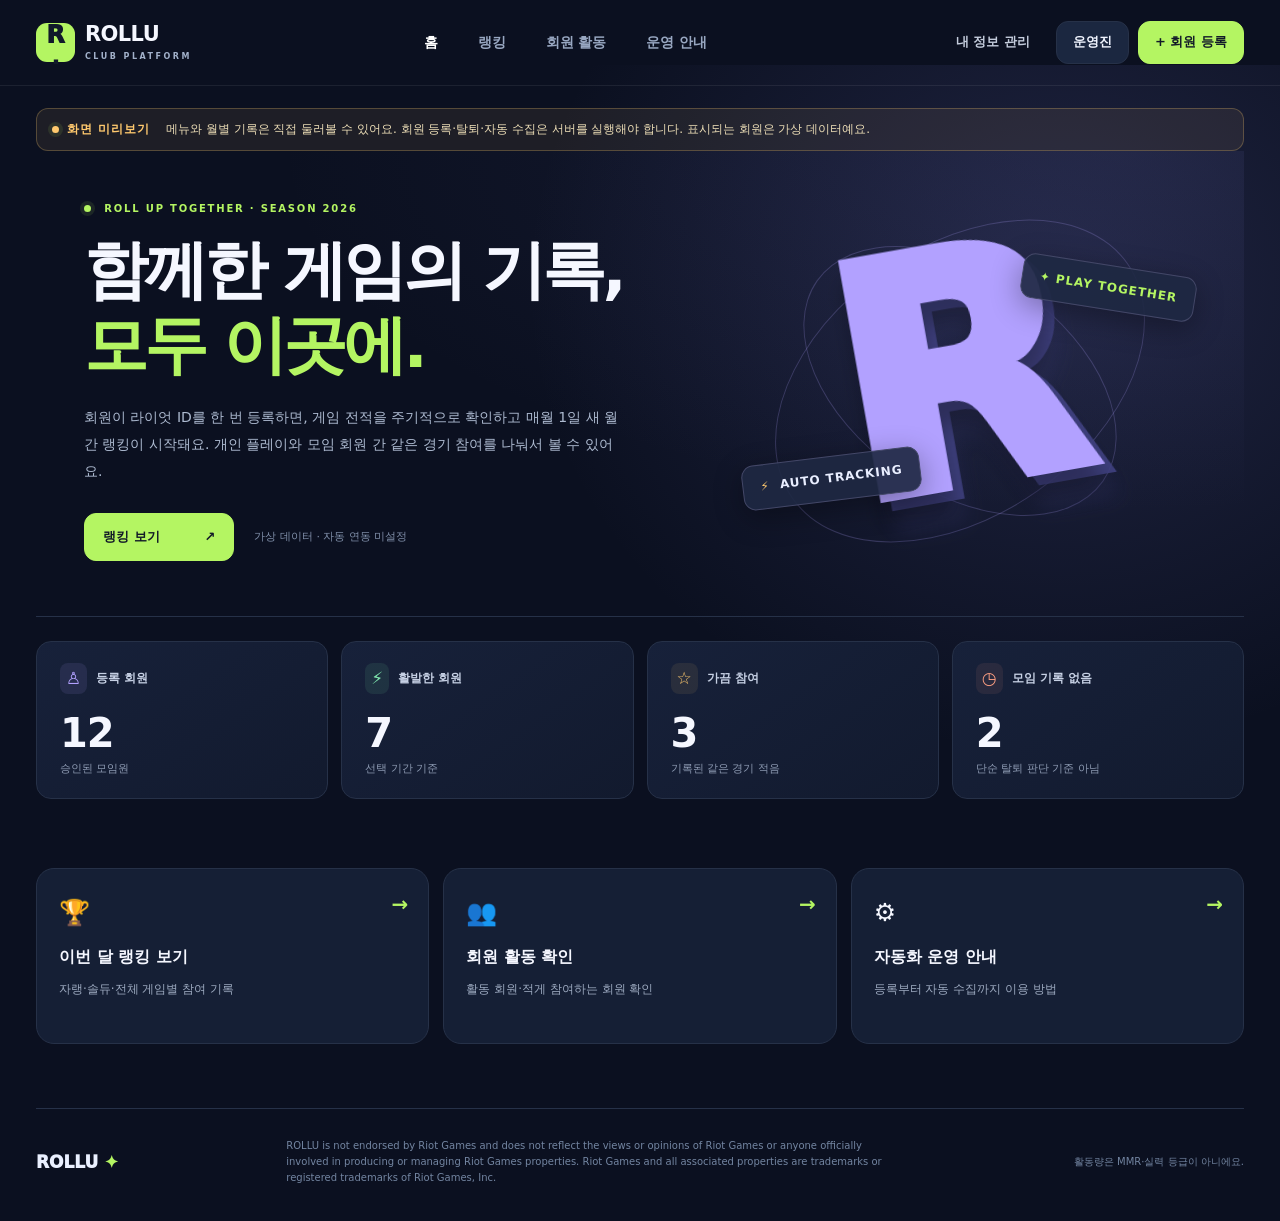
==== index.html @ 05475464 "Add files via upload" ====
<!doctype html>
<html lang="ko">
<head>
  <meta charset="utf-8" />
  <meta name="viewport" content="width=device-width,initial-scale=1" />
  <meta name="theme-color" content="#0b1122" />
  <meta name="description" content="ROLLU · 롤루 모임 활동 현황과 게임 전적을 모아보는 홈페이지" />
  <title>ROLLU | 우리 모임의 플레이 기록</title>
  
  <style>:root{--bg:#0b1020;--bg2:#121a30;--text:#f5f7ff;--muted:#9ca8bf;--line:#263148;--lime:#b4f562;--purple:#b2a1ff;--card:#131d33;--yellow:#ffc96e;--orange:#fa9d81;--green:#7fe5ad;--radius:20px}*{box-sizing:border-box}html{scroll-behavior:smooth}body{margin:0;background:var(--bg);color:var(--text);font-family:Inter,Pretendard,"Apple SD Gothic Neo","Noto Sans KR",system-ui,sans-serif;line-height:1.58;-webkit-font-smoothing:antialiased}button,input,select{font:inherit}button{cursor:pointer}a{text-decoration:none;color:inherit}button:focus-visible,a:focus-visible,input:focus-visible,select:focus-visible{outline:2px solid var(--lime);outline-offset:3px}.hidden{display:none!important}.page-glow{position:absolute;pointer-events:none;width:800px;height:730px;right:0;top:65px;background:radial-gradient(ellipse at 72% 30%,rgba(105,107,186,.22),transparent 65%);z-index:-1}.topbar{height:86px;border-bottom:1px solid rgba(255,255,255,.07);max-width:1320px;margin:auto;padding:0 36px;display:flex;align-items:center;justify-content:space-between;gap:32px}.brand{display:flex;align-items:center;gap:10px;font-size:21px;font-weight:900;letter-spacing:-.6px;line-height:1}.brand small{font-size:8px;letter-spacing:2.5px;display:block;color:#a2b1ca;margin-top:8px}.brand-icon{height:39px;width:39px;border-radius:11px;background:#b4f562;color:#111a2a;display:grid;place-items:center;font-size:24px;font-weight:950;letter-spacing:-4px;padding-right:4px}.brand-dot{font-size:20px}.topnav{display:flex;gap:40px;font-size:14px;font-weight:600;color:#98a7c1}.topnav a.on,.topnav a:hover{color:#fff}.top-actions{display:flex;gap:9px}.btn{border:1px solid var(--line);border-radius:12px;padding:10px 16px;white-space:nowrap;font-size:13px;font-weight:750;transition:transform .2s,background .2s}.btn:hover{transform:translateY(-1px)}.btn.subtle{background:transparent;color:#c4ccdc;border-color:transparent}.btn.outline{background:#1b2740;color:#f1f5ff}.btn.primary{background:var(--lime);color:#121a28;border-color:var(--lime)}.btn.big{display:inline-flex;gap:45px;justify-content:space-between;align-items:center;padding:13px 18px}.container{max-width:1320px;padding:0 36px;margin:auto}.demo-bar{margin:22px 0 0;border:1px solid rgba(255,201,110,.25);background:rgba(255,201,110,.08);border-radius:12px;color:#eddeb7;padding:11px 15px;font-size:12px}.demo-bar strong{letter-spacing:1px;margin-right:12px;color:var(--yellow)}.pulse,.online-dot{height:7px;width:7px;border-radius:50%;background:var(--lime);display:inline-block;margin-right:8px;box-shadow:0 0 0 4px #b4f56219}.demo-bar .pulse{background:var(--yellow)}.hero{display:grid;grid-template-columns:1.15fr .85fr;min-height:385px;position:relative;overflow:hidden;align-items:center;padding:50px 48px 55px;background:radial-gradient(ellipse at 90% 0,rgba(97,99,168,.14),transparent 55%);border-bottom:1px solid var(--line)}.eyebrow{letter-spacing:1.8px;font-size:10px;font-weight:900;color:var(--lime)}.eyebrow.muted{color:#a9b2cb}.hero h1{font-size:clamp(40px,5vw,68px);letter-spacing:-3.8px;line-height:1.18;margin:16px 0 20px;font-weight:900}.hero h1 em{font-style:normal;color:var(--lime)}.hero p{max-width:540px;font-size:14px;line-height:1.95;color:#adbad0;margin:0 0 27px}.hero-actions{display:flex;align-items:center;gap:20px;flex-wrap:wrap}.mini-note{color:#8190aa;font-size:11px}.hero-art{min-height:300px;position:relative;display:grid;place-items:center}.giant-r{font-size:clamp(210px,25vw,355px);font-weight:950;line-height:.8;letter-spacing:-40px;text-shadow:0 24px 20px #0004;color:var(--purple);transform:rotate(-10deg);filter:drop-shadow(10px 10px 0 rgba(65,66,132,.9));margin-right:50px}.circle{border:1px solid #9086d348;border-radius:50%;position:absolute}.c1{width:410px;height:270px;transform:rotate(-35deg)}.c2{width:350px;height:220px;transform:rotate(35deg)}.float-badge{position:absolute;border:1px solid #434767;background:#1e2843e8;color:#e9eeff;padding:12px 17px;border-radius:12px;font-size:12px;letter-spacing:1px;font-weight:850;box-shadow:0 8px 30px #0005}.float-badge.b1{top:34px;right:0;transform:rotate(9deg);color:var(--lime)}.float-badge.b2{bottom:30px;left:4%;transform:rotate(-7deg)}.stack-circle{color:var(--yellow);margin-right:5px}.summary{display:grid;grid-template-columns:repeat(4,1fr);gap:13px;margin:24px 0 69px}.summary-card{border:1px solid var(--line);background:linear-gradient(145deg,#17213a,#121a2e);padding:21px 23px;border-radius:15px}.summary-label{display:flex;align-items:center;gap:9px;color:#c6d0e4;font-size:12px;font-weight:700}.tiny-icon{border-radius:8px;padding:2px 6px;font-size:17px}.tiny-icon.purple{color:var(--purple);background:#b2a1ff1b}.tiny-icon.green{color:var(--green);background:#7fe5ad18}.tiny-icon.yellow{color:var(--yellow);background:#ffc96e15}.tiny-icon.orange{color:var(--orange);background:#fa9d8115}.summary-number{font-size:40px;line-height:1.3;letter-spacing:-1.2px;font-weight:900;margin-top:13px}.summary-foot{color:#8e9bb3;font-size:11px;margin-top:1px}.section{margin-bottom:72px;scroll-margin-top:32px}.section-heading{display:flex;justify-content:space-between;align-items:end;gap:24px;margin-bottom:22px}.section-heading h2,.how h2{font-size:27px;letter-spacing:-1px;margin:6px 0 8px;line-height:1.3}.section-heading p{font-size:12px;color:#98a6bf;margin:0}.section-heading p b{color:#d8e2f7}.small-spark{font-size:18px;color:var(--lime)}.select-wrap{border:1px solid var(--line);border-radius:11px;display:flex;align-items:center;background:#172038;padding:3px 10px;gap:9px;min-width:170px}.select-wrap label{font-size:11px;color:#a5b0c8;white-space:nowrap}.select-wrap select{background:transparent;color:#fff;border:0;padding:10px 6px;font-size:12px;font-weight:700;width:100%;outline:none}.select-wrap option{color:#222}.filter-row{display:flex;gap:8px;margin-bottom:16px;overflow:auto;padding-bottom:5px;scrollbar-width:thin}.chip{background:#151e32;color:#9faec7;border:1px solid #253148;padding:10px 15px;font-size:12px;font-weight:700;border-radius:10px;white-space:nowrap}.chip:hover{color:#fff}.chip.active{background:#b4f562;color:#172126;border-color:#b4f562}.leaderboard{display:grid;gap:9px}.rank-row{background:#151f35;border:1px solid #27344e;border-radius:14px;padding:16px 21px;display:grid;align-items:center;grid-template-columns:60px 1fr 140px 145px;gap:12px;transition:border .2s}.rank-row.top{background:linear-gradient(100deg,#273246,#161f37);border-color:#7d8e5c}.rank-row.rank-two{border-color:#646c87}.rank-row.rank-three{border-color:#8c6b61}.rank-num{font-size:21px;font-weight:900;color:#7f8eaa;text-align:center}.rank-num.medal{font-size:27px}.rank-user{display:flex;align-items:center;gap:13px;min-width:0}.avatar{width:42px;height:42px;border-radius:12px;background:linear-gradient(145deg,#5564a1,#303b66);color:#eaf0ff;display:grid;place-items:center;font-size:19px;font-weight:900;flex-shrink:0}.rank-row:nth-child(3n) .avatar{background:linear-gradient(145deg,#996e9a,#564271)}.rank-row:nth-child(4n) .avatar{background:linear-gradient(145deg,#558b82,#335961)}.user-name{font-size:15px;font-weight:850;white-space:nowrap;overflow:hidden;text-overflow:ellipsis}.riot-name{color:#8d9bb7;font-size:11px}.rank-stat{font-size:24px;font-weight:900;text-align:right}.rank-stat span{font-size:11px;color:#8e9cb6;font-weight:500;margin-left:4px}.rank-extra{color:#b9c3d6;font-size:12px;text-align:right}.rank-extra small{color:#8190ab;font-size:10px;display:block}.data-note{display:flex;gap:10px;background:#182137;border:1px solid #2b364d;color:#9daac0;border-radius:11px;padding:15px 16px;margin-top:16px;font-size:11px;line-height:1.7}.data-note span:first-child{color:var(--lime);font-size:17px}.search{border:1px solid var(--line);background:#172038;border-radius:12px;padding:9px 14px;display:flex;align-items:center;gap:10px}.search span{font-size:23px;color:#98a9c7;line-height:1}.search input{border:0;background:transparent;color:white;outline:none;font-size:12px;width:175px}.search input::placeholder{color:#70809e}.table-scroll{overflow-x:auto;border:1px solid var(--line);border-radius:14px}.member-table{width:100%;border-collapse:collapse;min-width:670px;text-align:left}.member-table thead{background:#202a42}.member-table th{font-size:11px;color:#a9b9d0;padding:15px 21px;font-weight:750}.member-table td{font-size:13px;padding:14px 21px;border-top:1px solid #2a3349;color:#d8e1ef}.member-table td:first-child{font-weight:800;color:#f2f5ff}.member-table tbody tr:nth-child(2n){background:#141d32}.small-id{display:block;font-weight:400;font-size:10px;color:#7d8ca5}.status{font-weight:700;padding:5px 10px;border-radius:30px;font-size:10px;white-space:nowrap;display:inline-block}.status.active{background:#7fe5ad20;color:var(--green)}.status.light{background:#ffc96e1a;color:var(--yellow)}.status.solo_only{background:#a5b1d321;color:#afbeef}.status.no_matches{background:#fa9d811a;color:var(--orange)}.status.sync_issue{background:#888fa525;color:#d6d9e1}.helper{color:#8696af;font-size:11px;line-height:1.8}.loading{padding:35px;text-align:center;color:#95a3be;font-size:13px}.how{background:linear-gradient(115deg,#1a2440,#101a2e);border:1px solid #2e3a53;border-radius:20px;padding:30px 34px;margin:72px 0 48px}.how h2{font-size:24px}.how-grid{display:grid;grid-template-columns:repeat(3,1fr);gap:24px;margin-top:28px}.step{font-size:23px;font-weight:900;color:var(--lime)}.how-grid h3{font-size:15px;margin:8px 0}.how-grid p,.how-alert{font-size:12px;color:#9faec6;line-height:1.8}.how-alert{margin:24px 0 0;padding-top:14px;border-top:1px solid #2b3853}footer{display:flex;align-items:center;justify-content:space-between;gap:18px;border-top:1px solid var(--line);padding:29px 0 35px;color:#7385a1;font-size:10px}.footer-mark{font-weight:950;font-size:17px;color:#eaf0ff}.footer-mark span{color:var(--lime)}.modal-backdrop{position:fixed;inset:0;background:#02050edb;z-index:50;display:flex;align-items:center;justify-content:center;padding:22px;overflow-y:auto}.dialog{background:#19233b;border:1px solid #3e4a64;border-radius:20px;padding:27px;max-width:510px;width:100%;box-shadow:0 35px 130px #0008;max-height:90vh;overflow-y:auto}.dialog-head{display:flex;justify-content:space-between;align-items:center;margin-bottom:18px}.dialog-head h2{font-size:21px;margin:0}.icon-btn{border:0;background:transparent;color:#e6eeff;font-size:26px}.form-field{display:block;font-size:12px;color:#c1cce1;font-weight:700;margin:15px 0}.form-field input{width:100%;padding:12px;margin-top:7px;background:#0c152b;border:1px solid #35425d;border-radius:9px;color:white;outline:none}.form-field input:focus{border-color:var(--lime)}.two-input{display:grid;grid-template-columns:1.6fr .9fr;gap:10px}.form-help{color:#92a1b9;font-size:11px;line-height:1.7}.consent{display:flex;gap:8px;align-items:flex-start;font-size:11px;color:#aebcd1;line-height:1.65;margin:13px 0}.consent input{margin-top:3px;accent-color:var(--lime)}.full{width:100%;margin-top:14px}.form-error{color:#ffa9a9;font-size:12px;margin-top:12px;white-space:pre-line}.token-box{background:#0e192d;border:1px dashed #778b70;border-radius:10px;padding:14px;word-break:break-all;color:var(--lime);font-size:12px}.admin-member{border:1px solid #324059;border-radius:12px;padding:14px;margin-bottom:9px;display:flex;align-items:center;justify-content:space-between;gap:10px}.admin-member small{color:#90a1b9;display:block}.small-btn{font-size:11px;padding:7px 9px;border:1px solid #475b78;background:#1a2b42;color:white;border-radius:8px}.small-btn.warn{color:#ffada3;border-color:#9a655d}.toast{position:fixed;bottom:24px;right:24px;max-width:min(360px,calc(100vw - 40px));border-radius:12px;padding:14px 19px;background:var(--lime);color:#15201c;font-size:12px;font-weight:800;z-index:80;box-shadow:0 10px 36px #0009}@media(max-width:920px){.topnav{display:none}.hero{grid-template-columns:1fr 240px;padding:44px 20px}.hero-art{min-height:250px}.giant-r{font-size:230px}.c1{width:260px;height:200px}.c2{width:220px;height:160px}.summary-card{padding:16px}.summary-number{font-size:34px}.topbar{padding:0 20px}.container{padding:0 20px}}@media(max-width:640px){.topbar{height:70px;padding:0 15px;gap:9px}.brand{font-size:17px}.brand-icon{width:33px;height:33px;font-size:20px}.brand small{font-size:6px;letter-spacing:1.5px}.top-actions{gap:5px}.top-actions .subtle{display:none}.top-actions .btn{padding:8px 10px;font-size:11px;border-radius:9px}.container{padding:0 13px}.hero{grid-template-columns:1fr;min-height:auto;padding:42px 13px 32px}.hero h1{font-size:43px;letter-spacing:-2.8px}.hero p{font-size:12px}.hero-art{display:none}.hero-actions{gap:14px}.summary{grid-template-columns:1fr 1fr;gap:9px;margin:20px 0 52px}.summary-card{padding:14px;border-radius:12px}.summary-label{font-size:10px}.summary-number{font-size:30px}.summary-foot{font-size:10px}.section{margin-bottom:55px}.section-heading{align-items:start;flex-wrap:wrap;gap:14px}.section-heading h2{font-size:23px}.section-heading p{line-height:1.7;font-size:11px}.select-wrap{min-width:145px}.filter-row{margin-right:-13px}.chip{padding:9px 12px;font-size:11px}.rank-row{grid-template-columns:34px 1fr 67px;gap:7px;padding:13px 10px}.rank-num{font-size:17px}.rank-num.medal{font-size:22px}.avatar{width:35px;height:35px;font-size:15px;border-radius:9px}.rank-user{gap:8px}.user-name{font-size:13px}.riot-name{font-size:9px}.rank-stat{font-size:20px}.rank-stat span{font-size:10px;display:block}.rank-extra{display:none}.how{padding:22px 17px}.how h2{font-size:21px}.how-grid{grid-template-columns:1fr;gap:15px;margin-top:25px}.how-grid h3{margin:1px 0 3px}footer{display:block;line-height:2.1}.dialog{padding:20px}.admin-member{flex-wrap:wrap}}

.select-wrap strong{font-size:12px;color:var(--lime);white-space:nowrap}.admin-select{width:100%;margin-top:8px;background:#0c152b;color:#fff;border:1px solid #35425d;border-radius:9px;padding:12px}.history-panel{background:#10192d;border:1px solid #33405a;border-radius:12px;padding:12px;margin:12px 0 25px}.history-meta{display:flex;justify-content:space-between;gap:9px;flex-wrap:wrap;font-size:12px}.history-meta span{color:#9daac0;font-size:10px}.history-scroll{overflow-x:auto;max-height:260px;margin-top:10px}.history-table{width:100%;border-collapse:collapse;min-width:410px;font-size:11px}.history-table th,.history-table td{padding:9px 5px;border-bottom:1px solid #2c3852;text-align:right}.history-table th:first-child,.history-table td:first-child{text-align:left}.history-table small{color:#ffbaa5}

/* v1.2: 페이지 전환 및 모바일 내비게이션 */
.quick-grid{display:grid;grid-template-columns:repeat(3,minmax(0,1fr));gap:14px;margin:6px 0 64px}
.quick-card{position:relative;display:flex;flex-direction:column;gap:11px;border:1px solid var(--line);background:#151f35;border-radius:18px;padding:24px 22px;min-height:176px;transition:background .15s,border .15s}
.quick-card:hover{background:#1b2944;border-color:#6d8053}
.quick-card span{font-size:25px}.quick-card strong{font-size:16px}.quick-card small{color:#9daac0;font-size:12px;line-height:1.6}
.quick-card b{position:absolute;right:20px;top:20px;color:var(--lime);font-size:20px}
[data-screen].hidden{display:none!important}
@media(max-width:920px){
 .topbar{height:auto;min-height:78px;flex-wrap:wrap;gap:9px;padding-top:12px;padding-bottom:10px}
 .topnav{display:flex;order:3;width:100%;gap:6px;justify-content:space-between}
 .topnav a{display:block;flex:1;text-align:center;background:#151f35;color:#a8b7ca;border-radius:9px;padding:9px 6px;font-size:12px;white-space:nowrap}
 .topnav a.on{background:#263852;color:var(--lime)}
 .quick-grid{grid-template-columns:1fr 1fr}
}
@media(max-width:640px){
 .topbar{height:auto;min-height:70px;padding:12px 13px 9px}
 .topnav a{font-size:11px;padding:8px 5px}
 .quick-grid{grid-template-columns:1fr;gap:11px;margin:0 0 40px}
 .quick-card{min-height:125px;padding:18px 19px;gap:5px}
 .quick-card span{font-size:19px}.quick-card strong{font-size:14px}.quick-card small{font-size:11px}
 .section{padding-top:24px}
}
</style>

</head>
<body>
  <div class="page-glow" aria-hidden="true"></div>
  <header class="topbar">
    <a href="#home" data-nav="home" class="brand" aria-label="ROLLU 홈"><span class="brand-icon">R<span class="brand-dot">.</span></span><span>ROLLU<small>CLUB PLATFORM</small></span></a>
    <nav class="topnav" aria-label="주요 메뉴">
      <a href="#home" data-nav="home" class="on">홈</a>
      <a href="#ranking" data-nav="ranking">랭킹</a>
      <a href="#members" data-nav="members">회원 활동</a>
      <a href="#how" data-nav="how">운영 안내</a>
    </nav>
    <div class="top-actions"><button type="button" class="btn subtle" id="manageBtn">내 정보 관리</button><button type="button" class="btn outline" id="adminBtn">운영진</button><button type="button" class="btn primary" id="joinBtn">+ 회원 등록</button></div>
  </header>
  <main class="container">
    <div class="demo-bar hidden" id="demoBar"><span class="pulse"></span><strong>화면 미리보기</strong> 메뉴와 월별 기록은 직접 둘러볼 수 있어요. 회원 등록·탈퇴·자동 수집은 서버를 실행해야 합니다. 표시되는 회원은 가상 데이터예요.</div>
    <section class="hero" data-screen="home">
      <div class="hero-copy"><div class="eyebrow"><span class="online-dot"></span> ROLL UP TOGETHER · SEASON 2026</div>
        <h1>함께한 게임의 기록,<br/><em>모두 이곳에.</em></h1>
        <p>회원이 라이엇 ID를 한 번 등록하면, 게임 전적을 주기적으로 확인하고 매월 1일 새 월간 랭킹이 시작돼요. 개인 플레이와 모임 회원 간 같은 경기 참여를 나눠서 볼 수 있어요.</p>
        <div class="hero-actions"><a href="#ranking" data-nav="ranking" class="btn primary big">랭킹 보기 <span>↗</span></a><span class="mini-note" id="syncText">마지막 동기화 확인 중...</span></div>
      </div>
      <div class="hero-art" aria-hidden="true"><div class="circle c1"></div><div class="circle c2"></div><div class="giant-r">R</div><div class="float-badge b1">✦ <span>PLAY TOGETHER</span></div><div class="float-badge b2"><span class="stack-circle">⚡</span> AUTO TRACKING</div></div>
    </section>
    <section class="summary" data-screen="home" aria-label="모임 활동 요약">
      <div class="summary-card"><div class="summary-label"><span class="tiny-icon purple">♙</span> 등록 회원</div><div class="summary-number" id="statMembers">—</div><div class="summary-foot">승인된 모임원</div></div>
      <div class="summary-card"><div class="summary-label"><span class="tiny-icon green">⚡</span> 활발한 회원</div><div class="summary-number" id="statActive">—</div><div class="summary-foot">선택 기간 기준</div></div>
      <div class="summary-card"><div class="summary-label"><span class="tiny-icon yellow">☆</span> 가끔 참여</div><div class="summary-number" id="statLight">—</div><div class="summary-foot">기록된 같은 경기 적음</div></div>
      <div class="summary-card"><div class="summary-label"><span class="tiny-icon orange">◷</span> 모임 기록 없음</div><div class="summary-number" id="statNoClub">—</div><div class="summary-foot">단순 탈퇴 판단 기준 아님</div></div>
    </section>
    <section class="quick-grid" data-screen="home" aria-label="롤루 메뉴 바로가기">
      <a class="quick-card" href="#ranking" data-nav="ranking"><span>🏆</span><strong>이번 달 랭킹 보기</strong><small>자랭·솔듀·전체 게임별 참여 기록</small><b aria-hidden="true">→</b></a>
      <a class="quick-card" href="#members" data-nav="members"><span>👥</span><strong>회원 활동 확인</strong><small>활동 회원·적게 참여하는 회원 확인</small><b aria-hidden="true">→</b></a>
      <a class="quick-card" href="#how" data-nav="how"><span>⚙️</span><strong>자동화 운영 안내</strong><small>등록부터 자동 수집까지 이용 방법</small><b aria-hidden="true">→</b></a>
    </section>
    <section class="section" id="ranking" data-screen="ranking">
      <div class="section-heading"><div><div class="eyebrow muted">LEADERBOARD</div><h2>모임 활동 랭킹 <span class="small-spark">✧</span></h2><p>실력 MMR이 아닌 <b>같은 경기 기록 기반</b> 모임 활동 현황이에요.</p></div><div class="select-wrap"><label>월별 집계</label><strong id="currentMonthLabel">이번 달</strong></div></div>
      <div class="filter-row" role="tablist" aria-label="게임 모드별 랭킹"><button class="chip active" data-mode="shared">🎮 모임 참여</button><button class="chip" data-mode="total">전체 게임</button><button class="chip" data-mode="solo_duo">솔로·듀오</button><button class="chip" data-mode="shared_solo_duo">👥 회원끼리 솔로·듀오</button><button class="chip" data-mode="shared_flex">👥 회원끼리 자랭</button><button class="chip" data-mode="flex">자유랭크 전체</button><button class="chip" data-mode="aram">칼바람</button><button class="chip" data-mode="normal">일반 게임</button><button class="chip" data-mode="custom">커스텀/내전</button></div>
      <div class="leaderboard" id="rankingList" aria-live="polite"><div class="loading">회원 기록을 불러오는 중...</div></div>
      <div class="data-note"><span>ⓘ</span><span>‘모임 참여’는 등록 회원끼리 같은 팀으로 플레이했거나, 동의를 받아 수집된 사용자 설정 게임에서 함께 플레이한 기록입니다. 실제 약속된 모임 참여 여부는 별도로 확인되지 않습니다. 솔로·듀오는 라이엇 공식 동일 큐입니다. 같은 팀 기록은 사전 파티의 직접 증거가 아닙니다.</span></div>
    </section>
    <section class="section" id="members" data-screen="members"><div class="section-heading"><div><div class="eyebrow muted">ACTIVITY CHECK</div><h2>회원 활동 체크</h2><p>유령회원으로 단정하기 전에 개인 게임·모임 기록·데이터 수집 상태를 함께 확인해요.</p></div><div class="search"><span>⌕</span><input type="search" id="memberSearch" placeholder="모임원 이름 검색" aria-label="회원 검색"></div></div>
      <div class="table-scroll"><table class="member-table"><thead><tr><th>회원 / 함께한 사람</th><th>분류</th><th>모임원과 같은 팀</th><th>솔·듀 함께</th><th>자랭 함께</th><th>전체 게임</th><th>마지막 플레이</th></tr></thead><tbody id="membersBody"><tr><td colspan="7" class="loading">회원 정보를 가져오는 중...</td></tr></tbody></table></div>
      <p class="helper" id="activityRule">동기화 지연·전적 미수집 회원은 미활동으로 분류하지 않습니다.</p>
    </section>
    <section class="how" id="how" data-screen="how"><div class="how-head"><div class="eyebrow muted">HOW IT WORKS</div><h2>처음 한 번 등록, 그다음은 자동으로.</h2></div><div class="how-grid"><div><span class="step">01</span><h3>라이엇 ID 등록</h3><p>회원이 Riot ID, 태그, 표시 이름을 입력하고 게임 기록 수집·공개에 동의해요.</p></div><div><span class="step">02</span><h3>운영진 확인</h3><p>운영진이 실제 롤루 회원과 연결되는 계정인지 확인하고 등록을 승인해요.</p></div><div><span class="step">03</span><h3>정기 전적 업데이트</h3><p>서버가 Riot API를 통해 새 경기를 수집해 순위와 활동 상태를 갱신해요.</p></div></div><p class="how-alert">※ 비공개 내전은 별도의 명시적 동의가 필요하며, Riot API에서 실제 조회 가능한 경기만 반영됩니다. 비공개 전적의 완전 자동 수집은 보장되지 않아요.</p></section>
    <footer><div class="footer-mark">ROLLU <span>✦</span></div><div style="max-width:620px">ROLLU is not endorsed by Riot Games and does not reflect the views or opinions of Riot Games or anyone officially involved in producing or managing Riot Games properties. Riot Games and all associated properties are trademarks or registered trademarks of Riot Games, Inc.</div><div>활동량은 MMR·실력 등급이 아니에요.</div></footer>
  </main>
  <div class="modal-backdrop hidden" id="modalBackdrop" role="presentation">
    <div class="dialog" role="dialog" aria-modal="true" aria-labelledby="modalTitle"><div class="dialog-head"><h2 id="modalTitle">회원 등록</h2><button class="icon-btn" id="modalClose" aria-label="닫기">×</button></div><div id="modalBody"></div></div>
  </div>
  <div class="toast hidden" id="toast" role="status"></div>
<script>
// OFFLINE PREVIEW: completely simulated responses; no network and no Riot credentials.
window.ROLLU_OFFLINE_PREVIEW = true;
const previewData = {"store":{"shared":{"days":10,"month":"2026-11","mode":"shared","members":[{"id":3,"nickname":"라면왕","riot_id":"라면왕#KR1","total":15,"wins":9,"shared":15,"custom":0,"duo_observed":8,"win_rate":60,"last_played_at":1794296384,"last_shared_at":1794296384,"by_mode":{"flex":3,"solo_duo":8,"aram":1,"normal":3},"shared_by_mode":{"flex":3,"solo_duo":8,"aram":1,"normal":3},"partners":[{"nickname":"밤하늘","games":8},{"nickname":"별사탕","games":7},{"nickname":"파랑별","games":7},{"nickname":"초코구름","games":6},{"nickname":"흰곰","games":6},{"nickname":"우주펭귄","games":6},{"nickname":"귤껍질","games":1}],"status":"active","last_sync_at":1794308879,"sync_error":false,"is_left":false,"left_at":null},{"id":4,"nickname":"별사탕","riot_id":"별사탕#KR1","total":15,"wins":8,"shared":15,"custom":1,"duo_observed":5,"win_rate":53,"last_played_at":1794296384,"last_shared_at":1794296384,"by_mode":{"flex":5,"custom":1,"solo_duo":5,"aram":3,"normal":1},"shared_by_mode":{"flex":5,"custom":1,"solo_duo":5,"aram":3,"normal":1},"partners":[{"nickname":"초코구름","games":9},{"nickname":"우주펭귄","games":8},{"nickname":"라면왕","games":7},{"nickname":"흰곰","games":6},{"nickname":"파랑별","games":6},{"nickname":"밤하늘","games":4},{"nickname":"귤껍질","games":1},{"nickname":"고양이발","games":1},{"nickname":"쏘쿨","games":1}],"status":"active","last_sync_at":1794308879,"sync_error":false,"is_left":false,"left_at":null},{"id":2,"nickname":"초코구름","riot_id":"초코구름#KR1","total":15,"wins":9,"shared":14,"custom":1,"duo_observed":5,"win_rate":60,"last_played_at":1794296384,"last_shared_at":1794296384,"by_mode":{"flex":3,"normal":3,"custom":1,"solo_duo":6,"aram":2},"shared_by_mode":{"flex":3,"normal":3,"custom":1,"solo_duo":5,"aram":2},"partners":[{"nickname":"별사탕","games":9},{"nickname":"흰곰","games":7},{"nickname":"라면왕","games":6},{"nickname":"파랑별","games":6},{"nickname":"우주펭귄","games":6},{"nickname":"밤하늘","games":4},{"nickname":"귤껍질","games":1},{"nickname":"고양이발","games":1},{"nickname":"쏘쿨","games":1}],"status":"active","last_sync_at":1794308879,"sync_error":false,"is_left":false,"left_at":null},{"id":5,"nickname":"흰곰","riot_id":"흰곰#KR1","total":15,"wins":8,"shared":13,"custom":1,"duo_observed":4,"win_rate":53,"last_played_at":1794296384,"last_shared_at":1794296384,"by_mode":{"flex":3,"solo_duo":5,"aram":3,"normal":3,"custom":1},"shared_by_mode":{"flex":3,"solo_duo":4,"aram":3,"normal":2,"custom":1},"partners":[{"nickname":"초코구름","games":7},{"nickname":"라면왕","games":6},{"nickname":"별사탕","games":6},{"nickname":"밤하늘","games":5},{"nickname":"파랑별","games":5},{"nickname":"우주펭귄","games":5},{"nickname":"고양이발","games":1},{"nickname":"귤껍질","games":1}],"status":"active","last_sync_at":1794308879,"sync_error":false,"is_left":false,"left_at":null},{"id":6,"nickname":"우주펭귄","riot_id":"우주펭귄#KR1","total":14,"wins":8,"shared":13,"custom":1,"duo_observed":5,"win_rate":57,"last_played_at":1794276728,"last_shared_at":1794276728,"by_mode":{"solo_duo":6,"normal":1,"flex":2,"custom":1,"aram":4},"shared_by_mode":{"solo_duo":5,"normal":1,"flex":2,"custom":1,"aram":4},"partners":[{"nickname":"별사탕","games":8},{"nickname":"파랑별","games":6},{"nickname":"라면왕","games":6},{"nickname":"초코구름","games":6},{"nickname":"흰곰","games":5},{"nickname":"밤하늘","games":3},{"nickname":"쏘쿨","games":1},{"nickname":"귤껍질","games":1}],"status":"active","last_sync_at":1794308879,"sync_error":false,"is_left":false,"left_at":null},{"id":1,"nickname":"파랑별","riot_id":"파랑별#KR1","total":13,"wins":7,"shared":12,"custom":0,"duo_observed":6,"win_rate":54,"last_played_at":1794276728,"last_shared_at":1794276728,"by_mode":{"solo_duo":6,"aram":3,"normal":3,"flex":1},"shared_by_mode":{"solo_duo":6,"aram":3,"normal":2,"flex":1},"partners":[{"nickname":"라면왕","games":7},{"nickname":"우주펭귄","games":6},{"nickname":"초코구름","games":6},{"nickname":"별사탕","games":6},{"nickname":"흰곰","games":5},{"nickname":"밤하늘","games":3}],"status":"active","last_sync_at":1794308879,"sync_error":false,"is_left":false,"left_at":null},{"id":7,"nickname":"밤하늘","riot_id":"밤하늘#KR1","total":10,"wins":4,"shared":10,"custom":2,"duo_observed":3,"win_rate":40,"last_played_at":1794296384,"last_shared_at":1794296384,"by_mode":{"flex":2,"aram":1,"custom":2,"normal":2,"solo_duo":3},"shared_by_mode":{"flex":2,"aram":1,"custom":2,"normal":2,"solo_duo":3},"partners":[{"nickname":"라면왕","games":8},{"nickname":"흰곰","games":5},{"nickname":"초코구름","games":4},{"nickname":"별사탕","games":4},{"nickname":"파랑별","games":3},{"nickname":"우주펭귄","games":3},{"nickname":"고양이발","games":1}],"status":"active","last_sync_at":1794308879,"sync_error":false,"is_left":false,"left_at":null},{"id":8,"nickname":"귤껍질","riot_id":"귤껍질#KR1","total":3,"wins":3,"shared":3,"custom":0,"duo_observed":2,"win_rate":100,"last_played_at":1793997309,"last_shared_at":1793997309,"by_mode":{"flex":1,"solo_duo":2},"shared_by_mode":{"flex":1,"solo_duo":2},"partners":[{"nickname":"초코구름","games":1},{"nickname":"별사탕","games":1},{"nickname":"고양이발","games":1},{"nickname":"흰곰","games":1},{"nickname":"우주펭귄","games":1},{"nickname":"라면왕","games":1}],"status":"light","last_sync_at":1794308879,"sync_error":false,"is_left":false,"left_at":null},{"id":9,"nickname":"고양이발","riot_id":"고양이발#KR1","total":2,"wins":2,"shared":2,"custom":1,"duo_observed":0,"win_rate":100,"last_played_at":1793997309,"last_shared_at":1793997309,"by_mode":{"flex":1,"custom":1},"shared_by_mode":{"flex":1,"custom":1},"partners":[{"nickname":"초코구름","games":1},{"nickname":"별사탕","games":1},{"nickname":"귤껍질","games":1},{"nickname":"흰곰","games":1},{"nickname":"밤하늘","games":1}],"status":"light","last_sync_at":1794308879,"sync_error":false,"is_left":false,"left_at":null},{"id":10,"nickname":"쏘쿨","riot_id":"쏘쿨#KR1","total":1,"wins":1,"shared":1,"custom":0,"duo_observed":0,"win_rate":100,"last_played_at":1793756074,"last_shared_at":1793756074,"by_mode":{"aram":1},"shared_by_mode":{"aram":1},"partners":[{"nickname":"초코구름","games":1},{"nickname":"별사탕","games":1},{"nickname":"우주펭귄","games":1}],"status":"light","last_sync_at":1794308879,"sync_error":false,"is_left":false,"left_at":null},{"id":11,"nickname":"감자칩","riot_id":"감자칩#KR1","total":0,"wins":0,"shared":0,"custom":0,"duo_observed":0,"win_rate":null,"last_played_at":null,"last_shared_at":null,"by_mode":{},"shared_by_mode":{},"partners":[],"status":"no_matches","last_sync_at":1794308879,"sync_error":false,"is_left":false,"left_at":null},{"id":12,"nickname":"작은용","riot_id":"작은용#KR1","total":0,"wins":0,"shared":0,"custom":0,"duo_observed":0,"win_rate":null,"last_played_at":null,"last_shared_at":null,"by_mode":{},"shared_by_mode":{},"partners":[],"status":"no_matches","last_sync_at":1794308879,"sync_error":false,"is_left":false,"left_at":null}],"summary":{"members":12,"active":7,"light":3,"no_club":2,"sync_issue":0},"sync":{"last_finished":1794308879,"running":false,"error":false},"rule":"2026-11 같은 팀·경기 5회 이상: 활발 / 1~4회: 가끔 참여. 함께 큐를 돌렸다고 확정하는 지표는 아닙니다."},"shared_solo_duo":{"days":10,"month":"2026-11","mode":"shared_solo_duo","members":[{"id":3,"nickname":"라면왕","riot_id":"라면왕#KR1","total":15,"wins":9,"shared":15,"custom":0,"duo_observed":8,"win_rate":60,"last_played_at":1794296384,"last_shared_at":1794296384,"by_mode":{"flex":3,"solo_duo":8,"aram":1,"normal":3},"shared_by_mode":{"flex":3,"solo_duo":8,"aram":1,"normal":3},"partners":[{"nickname":"밤하늘","games":8},{"nickname":"별사탕","games":7},{"nickname":"파랑별","games":7},{"nickname":"초코구름","games":6},{"nickname":"흰곰","games":6},{"nickname":"우주펭귄","games":6},{"nickname":"귤껍질","games":1}],"status":"active","last_sync_at":1794308879,"sync_error":false,"is_left":false,"left_at":null},{"id":1,"nickname":"파랑별","riot_id":"파랑별#KR1","total":13,"wins":7,"shared":12,"custom":0,"duo_observed":6,"win_rate":54,"last_played_at":1794276728,"last_shared_at":1794276728,"by_mode":{"solo_duo":6,"aram":3,"normal":3,"flex":1},"shared_by_mode":{"solo_duo":6,"aram":3,"normal":2,"flex":1},"partners":[{"nickname":"라면왕","games":7},{"nickname":"우주펭귄","games":6},{"nickname":"초코구름","games":6},{"nickname":"별사탕","games":6},{"nickname":"흰곰","games":5},{"nickname":"밤하늘","games":3}],"status":"active","last_sync_at":1794308879,"sync_error":false,"is_left":false,"left_at":null},{"id":4,"nickname":"별사탕","riot_id":"별사탕#KR1","total":15,"wins":8,"shared":15,"custom":1,"duo_observed":5,"win_rate":53,"last_played_at":1794296384,"last_shared_at":1794296384,"by_mode":{"flex":5,"custom":1,"solo_duo":5,"aram":3,"normal":1},"shared_by_mode":{"flex":5,"custom":1,"solo_duo":5,"aram":3,"normal":1},"partners":[{"nickname":"초코구름","games":9},{"nickname":"우주펭귄","games":8},{"nickname":"라면왕","games":7},{"nickname":"흰곰","games":6},{"nickname":"파랑별","games":6},{"nickname":"밤하늘","games":4},{"nickname":"귤껍질","games":1},{"nickname":"고양이발","games":1},{"nickname":"쏘쿨","games":1}],"status":"active","last_sync_at":1794308879,"sync_error":false,"is_left":false,"left_at":null},{"id":2,"nickname":"초코구름","riot_id":"초코구름#KR1","total":15,"wins":9,"shared":14,"custom":1,"duo_observed":5,"win_rate":60,"last_played_at":1794296384,"last_shared_at":1794296384,"by_mode":{"flex":3,"normal":3,"custom":1,"solo_duo":6,"aram":2},"shared_by_mode":{"flex":3,"normal":3,"custom":1,"solo_duo":5,"aram":2},"partners":[{"nickname":"별사탕","games":9},{"nickname":"흰곰","games":7},{"nickname":"라면왕","games":6},{"nickname":"파랑별","games":6},{"nickname":"우주펭귄","games":6},{"nickname":"밤하늘","games":4},{"nickname":"귤껍질","games":1},{"nickname":"고양이발","games":1},{"nickname":"쏘쿨","games":1}],"status":"active","last_sync_at":1794308879,"sync_error":false,"is_left":false,"left_at":null},{"id":6,"nickname":"우주펭귄","riot_id":"우주펭귄#KR1","total":14,"wins":8,"shared":13,"custom":1,"duo_observed":5,"win_rate":57,"last_played_at":1794276728,"last_shared_at":1794276728,"by_mode":{"solo_duo":6,"normal":1,"flex":2,"custom":1,"aram":4},"shared_by_mode":{"solo_duo":5,"normal":1,"flex":2,"custom":1,"aram":4},"partners":[{"nickname":"별사탕","games":8},{"nickname":"파랑별","games":6},{"nickname":"라면왕","games":6},{"nickname":"초코구름","games":6},{"nickname":"흰곰","games":5},{"nickname":"밤하늘","games":3},{"nickname":"쏘쿨","games":1},{"nickname":"귤껍질","games":1}],"status":"active","last_sync_at":1794308879,"sync_error":false,"is_left":false,"left_at":null},{"id":5,"nickname":"흰곰","riot_id":"흰곰#KR1","total":15,"wins":8,"shared":13,"custom":1,"duo_observed":4,"win_rate":53,"last_played_at":1794296384,"last_shared_at":1794296384,"by_mode":{"flex":3,"solo_duo":5,"aram":3,"normal":3,"custom":1},"shared_by_mode":{"flex":3,"solo_duo":4,"aram":3,"normal":2,"custom":1},"partners":[{"nickname":"초코구름","games":7},{"nickname":"라면왕","games":6},{"nickname":"별사탕","games":6},{"nickname":"밤하늘","games":5},{"nickname":"파랑별","games":5},{"nickname":"우주펭귄","games":5},{"nickname":"고양이발","games":1},{"nickname":"귤껍질","games":1}],"status":"active","last_sync_at":1794308879,"sync_error":false,"is_left":false,"left_at":null},{"id":7,"nickname":"밤하늘","riot_id":"밤하늘#KR1","total":10,"wins":4,"shared":10,"custom":2,"duo_observed":3,"win_rate":40,"last_played_at":1794296384,"last_shared_at":1794296384,"by_mode":{"flex":2,"aram":1,"custom":2,"normal":2,"solo_duo":3},"shared_by_mode":{"flex":2,"aram":1,"custom":2,"normal":2,"solo_duo":3},"partners":[{"nickname":"라면왕","games":8},{"nickname":"흰곰","games":5},{"nickname":"초코구름","games":4},{"nickname":"별사탕","games":4},{"nickname":"파랑별","games":3},{"nickname":"우주펭귄","games":3},{"nickname":"고양이발","games":1}],"status":"active","last_sync_at":1794308879,"sync_error":false,"is_left":false,"left_at":null},{"id":8,"nickname":"귤껍질","riot_id":"귤껍질#KR1","total":3,"wins":3,"shared":3,"custom":0,"duo_observed":2,"win_rate":100,"last_played_at":1793997309,"last_shared_at":1793997309,"by_mode":{"flex":1,"solo_duo":2},"shared_by_mode":{"flex":1,"solo_duo":2},"partners":[{"nickname":"초코구름","games":1},{"nickname":"별사탕","games":1},{"nickname":"고양이발","games":1},{"nickname":"흰곰","games":1},{"nickname":"우주펭귄","games":1},{"nickname":"라면왕","games":1}],"status":"light","last_sync_at":1794308879,"sync_error":false,"is_left":false,"left_at":null},{"id":9,"nickname":"고양이발","riot_id":"고양이발#KR1","total":2,"wins":2,"shared":2,"custom":1,"duo_observed":0,"win_rate":100,"last_played_at":1793997309,"last_shared_at":1793997309,"by_mode":{"flex":1,"custom":1},"shared_by_mode":{"flex":1,"custom":1},"partners":[{"nickname":"초코구름","games":1},{"nickname":"별사탕","games":1},{"nickname":"귤껍질","games":1},{"nickname":"흰곰","games":1},{"nickname":"밤하늘","games":1}],"status":"light","last_sync_at":1794308879,"sync_error":false,"is_left":false,"left_at":null},{"id":10,"nickname":"쏘쿨","riot_id":"쏘쿨#KR1","total":1,"wins":1,"shared":1,"custom":0,"duo_observed":0,"win_rate":100,"last_played_at":1793756074,"last_shared_at":1793756074,"by_mode":{"aram":1},"shared_by_mode":{"aram":1},"partners":[{"nickname":"초코구름","games":1},{"nickname":"별사탕","games":1},{"nickname":"우주펭귄","games":1}],"status":"light","last_sync_at":1794308879,"sync_error":false,"is_left":false,"left_at":null},{"id":11,"nickname":"감자칩","riot_id":"감자칩#KR1","total":0,"wins":0,"shared":0,"custom":0,"duo_observed":0,"win_rate":null,"last_played_at":null,"last_shared_at":null,"by_mode":{},"shared_by_mode":{},"partners":[],"status":"no_matches","last_sync_at":1794308879,"sync_error":false,"is_left":false,"left_at":null},{"id":12,"nickname":"작은용","riot_id":"작은용#KR1","total":0,"wins":0,"shared":0,"custom":0,"duo_observed":0,"win_rate":null,"last_played_at":null,"last_shared_at":null,"by_mode":{},"shared_by_mode":{},"partners":[],"status":"no_matches","last_sync_at":1794308879,"sync_error":false,"is_left":false,"left_at":null}],"summary":{"members":12,"active":7,"light":3,"no_club":2,"sync_issue":0},"sync":{"last_finished":1794308879,"running":false,"error":false},"rule":"2026-11 같은 팀·경기 5회 이상: 활발 / 1~4회: 가끔 참여. 함께 큐를 돌렸다고 확정하는 지표는 아닙니다."},"shared_flex":{"days":10,"month":"2026-11","mode":"shared_flex","members":[{"id":4,"nickname":"별사탕","riot_id":"별사탕#KR1","total":15,"wins":8,"shared":15,"custom":1,"duo_observed":5,"win_rate":53,"last_played_at":1794296384,"last_shared_at":1794296384,"by_mode":{"flex":5,"custom":1,"solo_duo":5,"aram":3,"normal":1},"shared_by_mode":{"flex":5,"custom":1,"solo_duo":5,"aram":3,"normal":1},"partners":[{"nickname":"초코구름","games":9},{"nickname":"우주펭귄","games":8},{"nickname":"라면왕","games":7},{"nickname":"흰곰","games":6},{"nickname":"파랑별","games":6},{"nickname":"밤하늘","games":4},{"nickname":"귤껍질","games":1},{"nickname":"고양이발","games":1},{"nickname":"쏘쿨","games":1}],"status":"active","last_sync_at":1794308879,"sync_error":false,"is_left":false,"left_at":null},{"id":3,"nickname":"라면왕","riot_id":"라면왕#KR1","total":15,"wins":9,"shared":15,"custom":0,"duo_observed":8,"win_rate":60,"last_played_at":1794296384,"last_shared_at":1794296384,"by_mode":{"flex":3,"solo_duo":8,"aram":1,"normal":3},"shared_by_mode":{"flex":3,"solo_duo":8,"aram":1,"normal":3},"partners":[{"nickname":"밤하늘","games":8},{"nickname":"별사탕","games":7},{"nickname":"파랑별","games":7},{"nickname":"초코구름","games":6},{"nickname":"흰곰","games":6},{"nickname":"우주펭귄","games":6},{"nickname":"귤껍질","games":1}],"status":"active","last_sync_at":1794308879,"sync_error":false,"is_left":false,"left_at":null},{"id":2,"nickname":"초코구름","riot_id":"초코구름#KR1","total":15,"wins":9,"shared":14,"custom":1,"duo_observed":5,"win_rate":60,"last_played_at":1794296384,"last_shared_at":1794296384,"by_mode":{"flex":3,"normal":3,"custom":1,"solo_duo":6,"aram":2},"shared_by_mode":{"flex":3,"normal":3,"custom":1,"solo_duo":5,"aram":2},"partners":[{"nickname":"별사탕","games":9},{"nickname":"흰곰","games":7},{"nickname":"라면왕","games":6},{"nickname":"파랑별","games":6},{"nickname":"우주펭귄","games":6},{"nickname":"밤하늘","games":4},{"nickname":"귤껍질","games":1},{"nickname":"고양이발","games":1},{"nickname":"쏘쿨","games":1}],"status":"active","last_sync_at":1794308879,"sync_error":false,"is_left":false,"left_at":null},{"id":5,"nickname":"흰곰","riot_id":"흰곰#KR1","total":15,"wins":8,"shared":13,"custom":1,"duo_observed":4,"win_rate":53,"last_played_at":1794296384,"last_shared_at":1794296384,"by_mode":{"flex":3,"solo_duo":5,"aram":3,"normal":3,"custom":1},"shared_by_mode":{"flex":3,"solo_duo":4,"aram":3,"normal":2,"custom":1},"partners":[{"nickname":"초코구름","games":7},{"nickname":"라면왕","games":6},{"nickname":"별사탕","games":6},{"nickname":"밤하늘","games":5},{"nickname":"파랑별","games":5},{"nickname":"우주펭귄","games":5},{"nickname":"고양이발","games":1},{"nickname":"귤껍질","games":1}],"status":"active","last_sync_at":1794308879,"sync_error":false,"is_left":false,"left_at":null},{"id":6,"nickname":"우주펭귄","riot_id":"우주펭귄#KR1","total":14,"wins":8,"shared":13,"custom":1,"duo_observed":5,"win_rate":57,"last_played_at":1794276728,"last_shared_at":1794276728,"by_mode":{"solo_duo":6,"normal":1,"flex":2,"custom":1,"aram":4},"shared_by_mode":{"solo_duo":5,"normal":1,"flex":2,"custom":1,"aram":4},"partners":[{"nickname":"별사탕","games":8},{"nickname":"파랑별","games":6},{"nickname":"라면왕","games":6},{"nickname":"초코구름","games":6},{"nickname":"흰곰","games":5},{"nickname":"밤하늘","games":3},{"nickname":"쏘쿨","games":1},{"nickname":"귤껍질","games":1}],"status":"active","last_sync_at":1794308879,"sync_error":false,"is_left":false,"left_at":null},{"id":7,"nickname":"밤하늘","riot_id":"밤하늘#KR1","total":10,"wins":4,"shared":10,"custom":2,"duo_observed":3,"win_rate":40,"last_played_at":1794296384,"last_shared_at":1794296384,"by_mode":{"flex":2,"aram":1,"custom":2,"normal":2,"solo_duo":3},"shared_by_mode":{"flex":2,"aram":1,"custom":2,"normal":2,"solo_duo":3},"partners":[{"nickname":"라면왕","games":8},{"nickname":"흰곰","games":5},{"nickname":"초코구름","games":4},{"nickname":"별사탕","games":4},{"nickname":"파랑별","games":3},{"nickname":"우주펭귄","games":3},{"nickname":"고양이발","games":1}],"status":"active","last_sync_at":1794308879,"sync_error":false,"is_left":false,"left_at":null},{"id":1,"nickname":"파랑별","riot_id":"파랑별#KR1","total":13,"wins":7,"shared":12,"custom":0,"duo_observed":6,"win_rate":54,"last_played_at":1794276728,"last_shared_at":1794276728,"by_mode":{"solo_duo":6,"aram":3,"normal":3,"flex":1},"shared_by_mode":{"solo_duo":6,"aram":3,"normal":2,"flex":1},"partners":[{"nickname":"라면왕","games":7},{"nickname":"우주펭귄","games":6},{"nickname":"초코구름","games":6},{"nickname":"별사탕","games":6},{"nickname":"흰곰","games":5},{"nickname":"밤하늘","games":3}],"status":"active","last_sync_at":1794308879,"sync_error":false,"is_left":false,"left_at":null},{"id":8,"nickname":"귤껍질","riot_id":"귤껍질#KR1","total":3,"wins":3,"shared":3,"custom":0,"duo_observed":2,"win_rate":100,"last_played_at":1793997309,"last_shared_at":1793997309,"by_mode":{"flex":1,"solo_duo":2},"shared_by_mode":{"flex":1,"solo_duo":2},"partners":[{"nickname":"초코구름","games":1},{"nickname":"별사탕","games":1},{"nickname":"고양이발","games":1},{"nickname":"흰곰","games":1},{"nickname":"우주펭귄","games":1},{"nickname":"라면왕","games":1}],"status":"light","last_sync_at":1794308879,"sync_error":false,"is_left":false,"left_at":null},{"id":9,"nickname":"고양이발","riot_id":"고양이발#KR1","total":2,"wins":2,"shared":2,"custom":1,"duo_observed":0,"win_rate":100,"last_played_at":1793997309,"last_shared_at":1793997309,"by_mode":{"flex":1,"custom":1},"shared_by_mode":{"flex":1,"custom":1},"partners":[{"nickname":"초코구름","games":1},{"nickname":"별사탕","games":1},{"nickname":"귤껍질","games":1},{"nickname":"흰곰","games":1},{"nickname":"밤하늘","games":1}],"status":"light","last_sync_at":1794308879,"sync_error":false,"is_left":false,"left_at":null},{"id":10,"nickname":"쏘쿨","riot_id":"쏘쿨#KR1","total":1,"wins":1,"shared":1,"custom":0,"duo_observed":0,"win_rate":100,"last_played_at":1793756074,"last_shared_at":1793756074,"by_mode":{"aram":1},"shared_by_mode":{"aram":1},"partners":[{"nickname":"초코구름","games":1},{"nickname":"별사탕","games":1},{"nickname":"우주펭귄","games":1}],"status":"light","last_sync_at":1794308879,"sync_error":false,"is_left":false,"left_at":null},{"id":11,"nickname":"감자칩","riot_id":"감자칩#KR1","total":0,"wins":0,"shared":0,"custom":0,"duo_observed":0,"win_rate":null,"last_played_at":null,"last_shared_at":null,"by_mode":{},"shared_by_mode":{},"partners":[],"status":"no_matches","last_sync_at":1794308879,"sync_error":false,"is_left":false,"left_at":null},{"id":12,"nickname":"작은용","riot_id":"작은용#KR1","total":0,"wins":0,"shared":0,"custom":0,"duo_observed":0,"win_rate":null,"last_played_at":null,"last_shared_at":null,"by_mode":{},"shared_by_mode":{},"partners":[],"status":"no_matches","last_sync_at":1794308879,"sync_error":false,"is_left":false,"left_at":null}],"summary":{"members":12,"active":7,"light":3,"no_club":2,"sync_issue":0},"sync":{"last_finished":1794308879,"running":false,"error":false},"rule":"2026-11 같은 팀·경기 5회 이상: 활발 / 1~4회: 가끔 참여. 함께 큐를 돌렸다고 확정하는 지표는 아닙니다."},"total":{"days":10,"month":"2026-11","mode":"total","members":[{"id":3,"nickname":"라면왕","riot_id":"라면왕#KR1","total":15,"wins":9,"shared":15,"custom":0,"duo_observed":8,"win_rate":60,"last_played_at":1794296384,"last_shared_at":1794296384,"by_mode":{"flex":3,"solo_duo":8,"aram":1,"normal":3},"shared_by_mode":{"flex":3,"solo_duo":8,"aram":1,"normal":3},"partners":[{"nickname":"밤하늘","games":8},{"nickname":"별사탕","games":7},{"nickname":"파랑별","games":7},{"nickname":"초코구름","games":6},{"nickname":"흰곰","games":6},{"nickname":"우주펭귄","games":6},{"nickname":"귤껍질","games":1}],"status":"active","last_sync_at":1794308879,"sync_error":false,"is_left":false,"left_at":null},{"id":4,"nickname":"별사탕","riot_id":"별사탕#KR1","total":15,"wins":8,"shared":15,"custom":1,"duo_observed":5,"win_rate":53,"last_played_at":1794296384,"last_shared_at":1794296384,"by_mode":{"flex":5,"custom":1,"solo_duo":5,"aram":3,"normal":1},"shared_by_mode":{"flex":5,"custom":1,"solo_duo":5,"aram":3,"normal":1},"partners":[{"nickname":"초코구름","games":9},{"nickname":"우주펭귄","games":8},{"nickname":"라면왕","games":7},{"nickname":"흰곰","games":6},{"nickname":"파랑별","games":6},{"nickname":"밤하늘","games":4},{"nickname":"귤껍질","games":1},{"nickname":"고양이발","games":1},{"nickname":"쏘쿨","games":1}],"status":"active","last_sync_at":1794308879,"sync_error":false,"is_left":false,"left_at":null},{"id":2,"nickname":"초코구름","riot_id":"초코구름#KR1","total":15,"wins":9,"shared":14,"custom":1,"duo_observed":5,"win_rate":60,"last_played_at":1794296384,"last_shared_at":1794296384,"by_mode":{"flex":3,"normal":3,"custom":1,"solo_duo":6,"aram":2},"shared_by_mode":{"flex":3,"normal":3,"custom":1,"solo_duo":5,"aram":2},"partners":[{"nickname":"별사탕","games":9},{"nickname":"흰곰","games":7},{"nickname":"라면왕","games":6},{"nickname":"파랑별","games":6},{"nickname":"우주펭귄","games":6},{"nickname":"밤하늘","games":4},{"nickname":"귤껍질","games":1},{"nickname":"고양이발","games":1},{"nickname":"쏘쿨","games":1}],"status":"active","last_sync_at":1794308879,"sync_error":false,"is_left":false,"left_at":null},{"id":5,"nickname":"흰곰","riot_id":"흰곰#KR1","total":15,"wins":8,"shared":13,"custom":1,"duo_observed":4,"win_rate":53,"last_played_at":1794296384,"last_shared_at":1794296384,"by_mode":{"flex":3,"solo_duo":5,"aram":3,"normal":3,"custom":1},"shared_by_mode":{"flex":3,"solo_duo":4,"aram":3,"normal":2,"custom":1},"partners":[{"nickname":"초코구름","games":7},{"nickname":"라면왕","games":6},{"nickname":"별사탕","games":6},{"nickname":"밤하늘","games":5},{"nickname":"파랑별","games":5},{"nickname":"우주펭귄","games":5},{"nickname":"고양이발","games":1},{"nickname":"귤껍질","games":1}],"status":"active","last_sync_at":1794308879,"sync_error":false,"is_left":false,"left_at":null},{"id":6,"nickname":"우주펭귄","riot_id":"우주펭귄#KR1","total":14,"wins":8,"shared":13,"custom":1,"duo_observed":5,"win_rate":57,"last_played_at":1794276728,"last_shared_at":1794276728,"by_mode":{"solo_duo":6,"normal":1,"flex":2,"custom":1,"aram":4},"shared_by_mode":{"solo_duo":5,"normal":1,"flex":2,"custom":1,"aram":4},"partners":[{"nickname":"별사탕","games":8},{"nickname":"파랑별","games":6},{"nickname":"라면왕","games":6},{"nickname":"초코구름","games":6},{"nickname":"흰곰","games":5},{"nickname":"밤하늘","games":3},{"nickname":"쏘쿨","games":1},{"nickname":"귤껍질","games":1}],"status":"active","last_sync_at":1794308879,"sync_error":false,"is_left":false,"left_at":null},{"id":1,"nickname":"파랑별","riot_id":"파랑별#KR1","total":13,"wins":7,"shared":12,"custom":0,"duo_observed":6,"win_rate":54,"last_played_at":1794276728,"last_shared_at":1794276728,"by_mode":{"solo_duo":6,"aram":3,"normal":3,"flex":1},"shared_by_mode":{"solo_duo":6,"aram":3,"normal":2,"flex":1},"partners":[{"nickname":"라면왕","games":7},{"nickname":"우주펭귄","games":6},{"nickname":"초코구름","games":6},{"nickname":"별사탕","games":6},{"nickname":"흰곰","games":5},{"nickname":"밤하늘","games":3}],"status":"active","last_sync_at":1794308879,"sync_error":false,"is_left":false,"left_at":null},{"id":7,"nickname":"밤하늘","riot_id":"밤하늘#KR1","total":10,"wins":4,"shared":10,"custom":2,"duo_observed":3,"win_rate":40,"last_played_at":1794296384,"last_shared_at":1794296384,"by_mode":{"flex":2,"aram":1,"custom":2,"normal":2,"solo_duo":3},"shared_by_mode":{"flex":2,"aram":1,"custom":2,"normal":2,"solo_duo":3},"partners":[{"nickname":"라면왕","games":8},{"nickname":"흰곰","games":5},{"nickname":"초코구름","games":4},{"nickname":"별사탕","games":4},{"nickname":"파랑별","games":3},{"nickname":"우주펭귄","games":3},{"nickname":"고양이발","games":1}],"status":"active","last_sync_at":1794308879,"sync_error":false,"is_left":false,"left_at":null},{"id":8,"nickname":"귤껍질","riot_id":"귤껍질#KR1","total":3,"wins":3,"shared":3,"custom":0,"duo_observed":2,"win_rate":100,"last_played_at":1793997309,"last_shared_at":1793997309,"by_mode":{"flex":1,"solo_duo":2},"shared_by_mode":{"flex":1,"solo_duo":2},"partners":[{"nickname":"초코구름","games":1},{"nickname":"별사탕","games":1},{"nickname":"고양이발","games":1},{"nickname":"흰곰","games":1},{"nickname":"우주펭귄","games":1},{"nickname":"라면왕","games":1}],"status":"light","last_sync_at":1794308879,"sync_error":false,"is_left":false,"left_at":null},{"id":9,"nickname":"고양이발","riot_id":"고양이발#KR1","total":2,"wins":2,"shared":2,"custom":1,"duo_observed":0,"win_rate":100,"last_played_at":1793997309,"last_shared_at":1793997309,"by_mode":{"flex":1,"custom":1},"shared_by_mode":{"flex":1,"custom":1},"partners":[{"nickname":"초코구름","games":1},{"nickname":"별사탕","games":1},{"nickname":"귤껍질","games":1},{"nickname":"흰곰","games":1},{"nickname":"밤하늘","games":1}],"status":"light","last_sync_at":1794308879,"sync_error":false,"is_left":false,"left_at":null},{"id":10,"nickname":"쏘쿨","riot_id":"쏘쿨#KR1","total":1,"wins":1,"shared":1,"custom":0,"duo_observed":0,"win_rate":100,"last_played_at":1793756074,"last_shared_at":1793756074,"by_mode":{"aram":1},"shared_by_mode":{"aram":1},"partners":[{"nickname":"초코구름","games":1},{"nickname":"별사탕","games":1},{"nickname":"우주펭귄","games":1}],"status":"light","last_sync_at":1794308879,"sync_error":false,"is_left":false,"left_at":null},{"id":11,"nickname":"감자칩","riot_id":"감자칩#KR1","total":0,"wins":0,"shared":0,"custom":0,"duo_observed":0,"win_rate":null,"last_played_at":null,"last_shared_at":null,"by_mode":{},"shared_by_mode":{},"partners":[],"status":"no_matches","last_sync_at":1794308879,"sync_error":false,"is_left":false,"left_at":null},{"id":12,"nickname":"작은용","riot_id":"작은용#KR1","total":0,"wins":0,"shared":0,"custom":0,"duo_observed":0,"win_rate":null,"last_played_at":null,"last_shared_at":null,"by_mode":{},"shared_by_mode":{},"partners":[],"status":"no_matches","last_sync_at":1794308879,"sync_error":false,"is_left":false,"left_at":null}],"summary":{"members":12,"active":7,"light":3,"no_club":2,"sync_issue":0},"sync":{"last_finished":1794308879,"running":false,"error":false},"rule":"2026-11 같은 팀·경기 5회 이상: 활발 / 1~4회: 가끔 참여. 함께 큐를 돌렸다고 확정하는 지표는 아닙니다."},"solo_duo":{"days":10,"month":"2026-11","mode":"solo_duo","members":[{"id":3,"nickname":"라면왕","riot_id":"라면왕#KR1","total":15,"wins":9,"shared":15,"custom":0,"duo_observed":8,"win_rate":60,"last_played_at":1794296384,"last_shared_at":1794296384,"by_mode":{"flex":3,"solo_duo":8,"aram":1,"normal":3},"shared_by_mode":{"flex":3,"solo_duo":8,"aram":1,"normal":3},"partners":[{"nickname":"밤하늘","games":8},{"nickname":"별사탕","games":7},{"nickname":"파랑별","games":7},{"nickname":"초코구름","games":6},{"nickname":"흰곰","games":6},{"nickname":"우주펭귄","games":6},{"nickname":"귤껍질","games":1}],"status":"active","last_sync_at":1794308879,"sync_error":false,"is_left":false,"left_at":null},{"id":2,"nickname":"초코구름","riot_id":"초코구름#KR1","total":15,"wins":9,"shared":14,"custom":1,"duo_observed":5,"win_rate":60,"last_played_at":1794296384,"last_shared_at":1794296384,"by_mode":{"flex":3,"normal":3,"custom":1,"solo_duo":6,"aram":2},"shared_by_mode":{"flex":3,"normal":3,"custom":1,"solo_duo":5,"aram":2},"partners":[{"nickname":"별사탕","games":9},{"nickname":"흰곰","games":7},{"nickname":"라면왕","games":6},{"nickname":"파랑별","games":6},{"nickname":"우주펭귄","games":6},{"nickname":"밤하늘","games":4},{"nickname":"귤껍질","games":1},{"nickname":"고양이발","games":1},{"nickname":"쏘쿨","games":1}],"status":"active","last_sync_at":1794308879,"sync_error":false,"is_left":false,"left_at":null},{"id":6,"nickname":"우주펭귄","riot_id":"우주펭귄#KR1","total":14,"wins":8,"shared":13,"custom":1,"duo_observed":5,"win_rate":57,"last_played_at":1794276728,"last_shared_at":1794276728,"by_mode":{"solo_duo":6,"normal":1,"flex":2,"custom":1,"aram":4},"shared_by_mode":{"solo_duo":5,"normal":1,"flex":2,"custom":1,"aram":4},"partners":[{"nickname":"별사탕","games":8},{"nickname":"파랑별","games":6},{"nickname":"라면왕","games":6},{"nickname":"초코구름","games":6},{"nickname":"흰곰","games":5},{"nickname":"밤하늘","games":3},{"nickname":"쏘쿨","games":1},{"nickname":"귤껍질","games":1}],"status":"active","last_sync_at":1794308879,"sync_error":false,"is_left":false,"left_at":null},{"id":1,"nickname":"파랑별","riot_id":"파랑별#KR1","total":13,"wins":7,"shared":12,"custom":0,"duo_observed":6,"win_rate":54,"last_played_at":1794276728,"last_shared_at":1794276728,"by_mode":{"solo_duo":6,"aram":3,"normal":3,"flex":1},"shared_by_mode":{"solo_duo":6,"aram":3,"normal":2,"flex":1},"partners":[{"nickname":"라면왕","games":7},{"nickname":"우주펭귄","games":6},{"nickname":"초코구름","games":6},{"nickname":"별사탕","games":6},{"nickname":"흰곰","games":5},{"nickname":"밤하늘","games":3}],"status":"active","last_sync_at":1794308879,"sync_error":false,"is_left":false,"left_at":null},{"id":4,"nickname":"별사탕","riot_id":"별사탕#KR1","total":15,"wins":8,"shared":15,"custom":1,"duo_observed":5,"win_rate":53,"last_played_at":1794296384,"last_shared_at":1794296384,"by_mode":{"flex":5,"custom":1,"solo_duo":5,"aram":3,"normal":1},"shared_by_mode":{"flex":5,"custom":1,"solo_duo":5,"aram":3,"normal":1},"partners":[{"nickname":"초코구름","games":9},{"nickname":"우주펭귄","games":8},{"nickname":"라면왕","games":7},{"nickname":"흰곰","games":6},{"nickname":"파랑별","games":6},{"nickname":"밤하늘","games":4},{"nickname":"귤껍질","games":1},{"nickname":"고양이발","games":1},{"nickname":"쏘쿨","games":1}],"status":"active","last_sync_at":1794308879,"sync_error":false,"is_left":false,"left_at":null},{"id":5,"nickname":"흰곰","riot_id":"흰곰#KR1","total":15,"wins":8,"shared":13,"custom":1,"duo_observed":4,"win_rate":53,"last_played_at":1794296384,"last_shared_at":1794296384,"by_mode":{"flex":3,"solo_duo":5,"aram":3,"normal":3,"custom":1},"shared_by_mode":{"flex":3,"solo_duo":4,"aram":3,"normal":2,"custom":1},"partners":[{"nickname":"초코구름","games":7},{"nickname":"라면왕","games":6},{"nickname":"별사탕","games":6},{"nickname":"밤하늘","games":5},{"nickname":"파랑별","games":5},{"nickname":"우주펭귄","games":5},{"nickname":"고양이발","games":1},{"nickname":"귤껍질","games":1}],"status":"active","last_sync_at":1794308879,"sync_error":false,"is_left":false,"left_at":null},{"id":7,"nickname":"밤하늘","riot_id":"밤하늘#KR1","total":10,"wins":4,"shared":10,"custom":2,"duo_observed":3,"win_rate":40,"last_played_at":1794296384,"last_shared_at":1794296384,"by_mode":{"flex":2,"aram":1,"custom":2,"normal":2,"solo_duo":3},"shared_by_mode":{"flex":2,"aram":1,"custom":2,"normal":2,"solo_duo":3},"partners":[{"nickname":"라면왕","games":8},{"nickname":"흰곰","games":5},{"nickname":"초코구름","games":4},{"nickname":"별사탕","games":4},{"nickname":"파랑별","games":3},{"nickname":"우주펭귄","games":3},{"nickname":"고양이발","games":1}],"status":"active","last_sync_at":1794308879,"sync_error":false,"is_left":false,"left_at":null},{"id":8,"nickname":"귤껍질","riot_id":"귤껍질#KR1","total":3,"wins":3,"shared":3,"custom":0,"duo_observed":2,"win_rate":100,"last_played_at":1793997309,"last_shared_at":1793997309,"by_mode":{"flex":1,"solo_duo":2},"shared_by_mode":{"flex":1,"solo_duo":2},"partners":[{"nickname":"초코구름","games":1},{"nickname":"별사탕","games":1},{"nickname":"고양이발","games":1},{"nickname":"흰곰","games":1},{"nickname":"우주펭귄","games":1},{"nickname":"라면왕","games":1}],"status":"light","last_sync_at":1794308879,"sync_error":false,"is_left":false,"left_at":null},{"id":9,"nickname":"고양이발","riot_id":"고양이발#KR1","total":2,"wins":2,"shared":2,"custom":1,"duo_observed":0,"win_rate":100,"last_played_at":1793997309,"last_shared_at":1793997309,"by_mode":{"flex":1,"custom":1},"shared_by_mode":{"flex":1,"custom":1},"partners":[{"nickname":"초코구름","games":1},{"nickname":"별사탕","games":1},{"nickname":"귤껍질","games":1},{"nickname":"흰곰","games":1},{"nickname":"밤하늘","games":1}],"status":"light","last_sync_at":1794308879,"sync_error":false,"is_left":false,"left_at":null},{"id":10,"nickname":"쏘쿨","riot_id":"쏘쿨#KR1","total":1,"wins":1,"shared":1,"custom":0,"duo_observed":0,"win_rate":100,"last_played_at":1793756074,"last_shared_at":1793756074,"by_mode":{"aram":1},"shared_by_mode":{"aram":1},"partners":[{"nickname":"초코구름","games":1},{"nickname":"별사탕","games":1},{"nickname":"우주펭귄","games":1}],"status":"light","last_sync_at":1794308879,"sync_error":false,"is_left":false,"left_at":null},{"id":11,"nickname":"감자칩","riot_id":"감자칩#KR1","total":0,"wins":0,"shared":0,"custom":0,"duo_observed":0,"win_rate":null,"last_played_at":null,"last_shared_at":null,"by_mode":{},"shared_by_mode":{},"partners":[],"status":"no_matches","last_sync_at":1794308879,"sync_error":false,"is_left":false,"left_at":null},{"id":12,"nickname":"작은용","riot_id":"작은용#KR1","total":0,"wins":0,"shared":0,"custom":0,"duo_observed":0,"win_rate":null,"last_played_at":null,"last_shared_at":null,"by_mode":{},"shared_by_mode":{},"partners":[],"status":"no_matches","last_sync_at":1794308879,"sync_error":false,"is_left":false,"left_at":null}],"summary":{"members":12,"active":7,"light":3,"no_club":2,"sync_issue":0},"sync":{"last_finished":1794308879,"running":false,"error":false},"rule":"2026-11 같은 팀·경기 5회 이상: 활발 / 1~4회: 가끔 참여. 함께 큐를 돌렸다고 확정하는 지표는 아닙니다."},"flex":{"days":10,"month":"2026-11","mode":"flex","members":[{"id":4,"nickname":"별사탕","riot_id":"별사탕#KR1","total":15,"wins":8,"shared":15,"custom":1,"duo_observed":5,"win_rate":53,"last_played_at":1794296384,"last_shared_at":1794296384,"by_mode":{"flex":5,"custom":1,"solo_duo":5,"aram":3,"normal":1},"shared_by_mode":{"flex":5,"custom":1,"solo_duo":5,"aram":3,"normal":1},"partners":[{"nickname":"초코구름","games":9},{"nickname":"우주펭귄","games":8},{"nickname":"라면왕","games":7},{"nickname":"흰곰","games":6},{"nickname":"파랑별","games":6},{"nickname":"밤하늘","games":4},{"nickname":"귤껍질","games":1},{"nickname":"고양이발","games":1},{"nickname":"쏘쿨","games":1}],"status":"active","last_sync_at":1794308879,"sync_error":false,"is_left":false,"left_at":null},{"id":3,"nickname":"라면왕","riot_id":"라면왕#KR1","total":15,"wins":9,"shared":15,"custom":0,"duo_observed":8,"win_rate":60,"last_played_at":1794296384,"last_shared_at":1794296384,"by_mode":{"flex":3,"solo_duo":8,"aram":1,"normal":3},"shared_by_mode":{"flex":3,"solo_duo":8,"aram":1,"normal":3},"partners":[{"nickname":"밤하늘","games":8},{"nickname":"별사탕","games":7},{"nickname":"파랑별","games":7},{"nickname":"초코구름","games":6},{"nickname":"흰곰","games":6},{"nickname":"우주펭귄","games":6},{"nickname":"귤껍질","games":1}],"status":"active","last_sync_at":1794308879,"sync_error":false,"is_left":false,"left_at":null},{"id":2,"nickname":"초코구름","riot_id":"초코구름#KR1","total":15,"wins":9,"shared":14,"custom":1,"duo_observed":5,"win_rate":60,"last_played_at":1794296384,"last_shared_at":1794296384,"by_mode":{"flex":3,"normal":3,"custom":1,"solo_duo":6,"aram":2},"shared_by_mode":{"flex":3,"normal":3,"custom":1,"solo_duo":5,"aram":2},"partners":[{"nickname":"별사탕","games":9},{"nickname":"흰곰","games":7},{"nickname":"라면왕","games":6},{"nickname":"파랑별","games":6},{"nickname":"우주펭귄","games":6},{"nickname":"밤하늘","games":4},{"nickname":"귤껍질","games":1},{"nickname":"고양이발","games":1},{"nickname":"쏘쿨","games":1}],"status":"active","last_sync_at":1794308879,"sync_error":false,"is_left":false,"left_at":null},{"id":5,"nickname":"흰곰","riot_id":"흰곰#KR1","total":15,"wins":8,"shared":13,"custom":1,"duo_observed":4,"win_rate":53,"last_played_at":1794296384,"last_shared_at":1794296384,"by_mode":{"flex":3,"solo_duo":5,"aram":3,"normal":3,"custom":1},"shared_by_mode":{"flex":3,"solo_duo":4,"aram":3,"normal":2,"custom":1},"partners":[{"nickname":"초코구름","games":7},{"nickname":"라면왕","games":6},{"nickname":"별사탕","games":6},{"nickname":"밤하늘","games":5},{"nickname":"파랑별","games":5},{"nickname":"우주펭귄","games":5},{"nickname":"고양이발","games":1},{"nickname":"귤껍질","games":1}],"status":"active","last_sync_at":1794308879,"sync_error":false,"is_left":false,"left_at":null},{"id":6,"nickname":"우주펭귄","riot_id":"우주펭귄#KR1","total":14,"wins":8,"shared":13,"custom":1,"duo_observed":5,"win_rate":57,"last_played_at":1794276728,"last_shared_at":1794276728,"by_mode":{"solo_duo":6,"normal":1,"flex":2,"custom":1,"aram":4},"shared_by_mode":{"solo_duo":5,"normal":1,"flex":2,"custom":1,"aram":4},"partners":[{"nickname":"별사탕","games":8},{"nickname":"파랑별","games":6},{"nickname":"라면왕","games":6},{"nickname":"초코구름","games":6},{"nickname":"흰곰","games":5},{"nickname":"밤하늘","games":3},{"nickname":"쏘쿨","games":1},{"nickname":"귤껍질","games":1}],"status":"active","last_sync_at":1794308879,"sync_error":false,"is_left":false,"left_at":null},{"id":7,"nickname":"밤하늘","riot_id":"밤하늘#KR1","total":10,"wins":4,"shared":10,"custom":2,"duo_observed":3,"win_rate":40,"last_played_at":1794296384,"last_shared_at":1794296384,"by_mode":{"flex":2,"aram":1,"custom":2,"normal":2,"solo_duo":3},"shared_by_mode":{"flex":2,"aram":1,"custom":2,"normal":2,"solo_duo":3},"partners":[{"nickname":"라면왕","games":8},{"nickname":"흰곰","games":5},{"nickname":"초코구름","games":4},{"nickname":"별사탕","games":4},{"nickname":"파랑별","games":3},{"nickname":"우주펭귄","games":3},{"nickname":"고양이발","games":1}],"status":"active","last_sync_at":1794308879,"sync_error":false,"is_left":false,"left_at":null},{"id":1,"nickname":"파랑별","riot_id":"파랑별#KR1","total":13,"wins":7,"shared":12,"custom":0,"duo_observed":6,"win_rate":54,"last_played_at":1794276728,"last_shared_at":1794276728,"by_mode":{"solo_duo":6,"aram":3,"normal":3,"flex":1},"shared_by_mode":{"solo_duo":6,"aram":3,"normal":2,"flex":1},"partners":[{"nickname":"라면왕","games":7},{"nickname":"우주펭귄","games":6},{"nickname":"초코구름","games":6},{"nickname":"별사탕","games":6},{"nickname":"흰곰","games":5},{"nickname":"밤하늘","games":3}],"status":"active","last_sync_at":1794308879,"sync_error":false,"is_left":false,"left_at":null},{"id":8,"nickname":"귤껍질","riot_id":"귤껍질#KR1","total":3,"wins":3,"shared":3,"custom":0,"duo_observed":2,"win_rate":100,"last_played_at":1793997309,"last_shared_at":1793997309,"by_mode":{"flex":1,"solo_duo":2},"shared_by_mode":{"flex":1,"solo_duo":2},"partners":[{"nickname":"초코구름","games":1},{"nickname":"별사탕","games":1},{"nickname":"고양이발","games":1},{"nickname":"흰곰","games":1},{"nickname":"우주펭귄","games":1},{"nickname":"라면왕","games":1}],"status":"light","last_sync_at":1794308879,"sync_error":false,"is_left":false,"left_at":null},{"id":9,"nickname":"고양이발","riot_id":"고양이발#KR1","total":2,"wins":2,"shared":2,"custom":1,"duo_observed":0,"win_rate":100,"last_played_at":1793997309,"last_shared_at":1793997309,"by_mode":{"flex":1,"custom":1},"shared_by_mode":{"flex":1,"custom":1},"partners":[{"nickname":"초코구름","games":1},{"nickname":"별사탕","games":1},{"nickname":"귤껍질","games":1},{"nickname":"흰곰","games":1},{"nickname":"밤하늘","games":1}],"status":"light","last_sync_at":1794308879,"sync_error":false,"is_left":false,"left_at":null},{"id":10,"nickname":"쏘쿨","riot_id":"쏘쿨#KR1","total":1,"wins":1,"shared":1,"custom":0,"duo_observed":0,"win_rate":100,"last_played_at":1793756074,"last_shared_at":1793756074,"by_mode":{"aram":1},"shared_by_mode":{"aram":1},"partners":[{"nickname":"초코구름","games":1},{"nickname":"별사탕","games":1},{"nickname":"우주펭귄","games":1}],"status":"light","last_sync_at":1794308879,"sync_error":false,"is_left":false,"left_at":null},{"id":11,"nickname":"감자칩","riot_id":"감자칩#KR1","total":0,"wins":0,"shared":0,"custom":0,"duo_observed":0,"win_rate":null,"last_played_at":null,"last_shared_at":null,"by_mode":{},"shared_by_mode":{},"partners":[],"status":"no_matches","last_sync_at":1794308879,"sync_error":false,"is_left":false,"left_at":null},{"id":12,"nickname":"작은용","riot_id":"작은용#KR1","total":0,"wins":0,"shared":0,"custom":0,"duo_observed":0,"win_rate":null,"last_played_at":null,"last_shared_at":null,"by_mode":{},"shared_by_mode":{},"partners":[],"status":"no_matches","last_sync_at":1794308879,"sync_error":false,"is_left":false,"left_at":null}],"summary":{"members":12,"active":7,"light":3,"no_club":2,"sync_issue":0},"sync":{"last_finished":1794308879,"running":false,"error":false},"rule":"2026-11 같은 팀·경기 5회 이상: 활발 / 1~4회: 가끔 참여. 함께 큐를 돌렸다고 확정하는 지표는 아닙니다."},"aram":{"days":10,"month":"2026-11","mode":"aram","members":[{"id":6,"nickname":"우주펭귄","riot_id":"우주펭귄#KR1","total":14,"wins":8,"shared":13,"custom":1,"duo_observed":5,"win_rate":57,"last_played_at":1794276728,"last_shared_at":1794276728,"by_mode":{"solo_duo":6,"normal":1,"flex":2,"custom":1,"aram":4},"shared_by_mode":{"solo_duo":5,"normal":1,"flex":2,"custom":1,"aram":4},"partners":[{"nickname":"별사탕","games":8},{"nickname":"파랑별","games":6},{"nickname":"라면왕","games":6},{"nickname":"초코구름","games":6},{"nickname":"흰곰","games":5},{"nickname":"밤하늘","games":3},{"nickname":"쏘쿨","games":1},{"nickname":"귤껍질","games":1}],"status":"active","last_sync_at":1794308879,"sync_error":false,"is_left":false,"left_at":null},{"id":4,"nickname":"별사탕","riot_id":"별사탕#KR1","total":15,"wins":8,"shared":15,"custom":1,"duo_observed":5,"win_rate":53,"last_played_at":1794296384,"last_shared_at":1794296384,"by_mode":{"flex":5,"custom":1,"solo_duo":5,"aram":3,"normal":1},"shared_by_mode":{"flex":5,"custom":1,"solo_duo":5,"aram":3,"normal":1},"partners":[{"nickname":"초코구름","games":9},{"nickname":"우주펭귄","games":8},{"nickname":"라면왕","games":7},{"nickname":"흰곰","games":6},{"nickname":"파랑별","games":6},{"nickname":"밤하늘","games":4},{"nickname":"귤껍질","games":1},{"nickname":"고양이발","games":1},{"nickname":"쏘쿨","games":1}],"status":"active","last_sync_at":1794308879,"sync_error":false,"is_left":false,"left_at":null},{"id":5,"nickname":"흰곰","riot_id":"흰곰#KR1","total":15,"wins":8,"shared":13,"custom":1,"duo_observed":4,"win_rate":53,"last_played_at":1794296384,"last_shared_at":1794296384,"by_mode":{"flex":3,"solo_duo":5,"aram":3,"normal":3,"custom":1},"shared_by_mode":{"flex":3,"solo_duo":4,"aram":3,"normal":2,"custom":1},"partners":[{"nickname":"초코구름","games":7},{"nickname":"라면왕","games":6},{"nickname":"별사탕","games":6},{"nickname":"밤하늘","games":5},{"nickname":"파랑별","games":5},{"nickname":"우주펭귄","games":5},{"nickname":"고양이발","games":1},{"nickname":"귤껍질","games":1}],"status":"active","last_sync_at":1794308879,"sync_error":false,"is_left":false,"left_at":null},{"id":1,"nickname":"파랑별","riot_id":"파랑별#KR1","total":13,"wins":7,"shared":12,"custom":0,"duo_observed":6,"win_rate":54,"last_played_at":1794276728,"last_shared_at":1794276728,"by_mode":{"solo_duo":6,"aram":3,"normal":3,"flex":1},"shared_by_mode":{"solo_duo":6,"aram":3,"normal":2,"flex":1},"partners":[{"nickname":"라면왕","games":7},{"nickname":"우주펭귄","games":6},{"nickname":"초코구름","games":6},{"nickname":"별사탕","games":6},{"nickname":"흰곰","games":5},{"nickname":"밤하늘","games":3}],"status":"active","last_sync_at":1794308879,"sync_error":false,"is_left":false,"left_at":null},{"id":2,"nickname":"초코구름","riot_id":"초코구름#KR1","total":15,"wins":9,"shared":14,"custom":1,"duo_observed":5,"win_rate":60,"last_played_at":1794296384,"last_shared_at":1794296384,"by_mode":{"flex":3,"normal":3,"custom":1,"solo_duo":6,"aram":2},"shared_by_mode":{"flex":3,"normal":3,"custom":1,"solo_duo":5,"aram":2},"partners":[{"nickname":"별사탕","games":9},{"nickname":"흰곰","games":7},{"nickname":"라면왕","games":6},{"nickname":"파랑별","games":6},{"nickname":"우주펭귄","games":6},{"nickname":"밤하늘","games":4},{"nickname":"귤껍질","games":1},{"nickname":"고양이발","games":1},{"nickname":"쏘쿨","games":1}],"status":"active","last_sync_at":1794308879,"sync_error":false,"is_left":false,"left_at":null},{"id":3,"nickname":"라면왕","riot_id":"라면왕#KR1","total":15,"wins":9,"shared":15,"custom":0,"duo_observed":8,"win_rate":60,"last_played_at":1794296384,"last_shared_at":1794296384,"by_mode":{"flex":3,"solo_duo":8,"aram":1,"normal":3},"shared_by_mode":{"flex":3,"solo_duo":8,"aram":1,"normal":3},"partners":[{"nickname":"밤하늘","games":8},{"nickname":"별사탕","games":7},{"nickname":"파랑별","games":7},{"nickname":"초코구름","games":6},{"nickname":"흰곰","games":6},{"nickname":"우주펭귄","games":6},{"nickname":"귤껍질","games":1}],"status":"active","last_sync_at":1794308879,"sync_error":false,"is_left":false,"left_at":null},{"id":7,"nickname":"밤하늘","riot_id":"밤하늘#KR1","total":10,"wins":4,"shared":10,"custom":2,"duo_observed":3,"win_rate":40,"last_played_at":1794296384,"last_shared_at":1794296384,"by_mode":{"flex":2,"aram":1,"custom":2,"normal":2,"solo_duo":3},"shared_by_mode":{"flex":2,"aram":1,"custom":2,"normal":2,"solo_duo":3},"partners":[{"nickname":"라면왕","games":8},{"nickname":"흰곰","games":5},{"nickname":"초코구름","games":4},{"nickname":"별사탕","games":4},{"nickname":"파랑별","games":3},{"nickname":"우주펭귄","games":3},{"nickname":"고양이발","games":1}],"status":"active","last_sync_at":1794308879,"sync_error":false,"is_left":false,"left_at":null},{"id":10,"nickname":"쏘쿨","riot_id":"쏘쿨#KR1","total":1,"wins":1,"shared":1,"custom":0,"duo_observed":0,"win_rate":100,"last_played_at":1793756074,"last_shared_at":1793756074,"by_mode":{"aram":1},"shared_by_mode":{"aram":1},"partners":[{"nickname":"초코구름","games":1},{"nickname":"별사탕","games":1},{"nickname":"우주펭귄","games":1}],"status":"light","last_sync_at":1794308879,"sync_error":false,"is_left":false,"left_at":null},{"id":8,"nickname":"귤껍질","riot_id":"귤껍질#KR1","total":3,"wins":3,"shared":3,"custom":0,"duo_observed":2,"win_rate":100,"last_played_at":1793997309,"last_shared_at":1793997309,"by_mode":{"flex":1,"solo_duo":2},"shared_by_mode":{"flex":1,"solo_duo":2},"partners":[{"nickname":"초코구름","games":1},{"nickname":"별사탕","games":1},{"nickname":"고양이발","games":1},{"nickname":"흰곰","games":1},{"nickname":"우주펭귄","games":1},{"nickname":"라면왕","games":1}],"status":"light","last_sync_at":1794308879,"sync_error":false,"is_left":false,"left_at":null},{"id":9,"nickname":"고양이발","riot_id":"고양이발#KR1","total":2,"wins":2,"shared":2,"custom":1,"duo_observed":0,"win_rate":100,"last_played_at":1793997309,"last_shared_at":1793997309,"by_mode":{"flex":1,"custom":1},"shared_by_mode":{"flex":1,"custom":1},"partners":[{"nickname":"초코구름","games":1},{"nickname":"별사탕","games":1},{"nickname":"귤껍질","games":1},{"nickname":"흰곰","games":1},{"nickname":"밤하늘","games":1}],"status":"light","last_sync_at":1794308879,"sync_error":false,"is_left":false,"left_at":null},{"id":11,"nickname":"감자칩","riot_id":"감자칩#KR1","total":0,"wins":0,"shared":0,"custom":0,"duo_observed":0,"win_rate":null,"last_played_at":null,"last_shared_at":null,"by_mode":{},"shared_by_mode":{},"partners":[],"status":"no_matches","last_sync_at":1794308879,"sync_error":false,"is_left":false,"left_at":null},{"id":12,"nickname":"작은용","riot_id":"작은용#KR1","total":0,"wins":0,"shared":0,"custom":0,"duo_observed":0,"win_rate":null,"last_played_at":null,"last_shared_at":null,"by_mode":{},"shared_by_mode":{},"partners":[],"status":"no_matches","last_sync_at":1794308879,"sync_error":false,"is_left":false,"left_at":null}],"summary":{"members":12,"active":7,"light":3,"no_club":2,"sync_issue":0},"sync":{"last_finished":1794308879,"running":false,"error":false},"rule":"2026-11 같은 팀·경기 5회 이상: 활발 / 1~4회: 가끔 참여. 함께 큐를 돌렸다고 확정하는 지표는 아닙니다."},"normal":{"days":10,"month":"2026-11","mode":"normal","members":[{"id":3,"nickname":"라면왕","riot_id":"라면왕#KR1","total":15,"wins":9,"shared":15,"custom":0,"duo_observed":8,"win_rate":60,"last_played_at":1794296384,"last_shared_at":1794296384,"by_mode":{"flex":3,"solo_duo":8,"aram":1,"normal":3},"shared_by_mode":{"flex":3,"solo_duo":8,"aram":1,"normal":3},"partners":[{"nickname":"밤하늘","games":8},{"nickname":"별사탕","games":7},{"nickname":"파랑별","games":7},{"nickname":"초코구름","games":6},{"nickname":"흰곰","games":6},{"nickname":"우주펭귄","games":6},{"nickname":"귤껍질","games":1}],"status":"active","last_sync_at":1794308879,"sync_error":false,"is_left":false,"left_at":null},{"id":2,"nickname":"초코구름","riot_id":"초코구름#KR1","total":15,"wins":9,"shared":14,"custom":1,"duo_observed":5,"win_rate":60,"last_played_at":1794296384,"last_shared_at":1794296384,"by_mode":{"flex":3,"normal":3,"custom":1,"solo_duo":6,"aram":2},"shared_by_mode":{"flex":3,"normal":3,"custom":1,"solo_duo":5,"aram":2},"partners":[{"nickname":"별사탕","games":9},{"nickname":"흰곰","games":7},{"nickname":"라면왕","games":6},{"nickname":"파랑별","games":6},{"nickname":"우주펭귄","games":6},{"nickname":"밤하늘","games":4},{"nickname":"귤껍질","games":1},{"nickname":"고양이발","games":1},{"nickname":"쏘쿨","games":1}],"status":"active","last_sync_at":1794308879,"sync_error":false,"is_left":false,"left_at":null},{"id":5,"nickname":"흰곰","riot_id":"흰곰#KR1","total":15,"wins":8,"shared":13,"custom":1,"duo_observed":4,"win_rate":53,"last_played_at":1794296384,"last_shared_at":1794296384,"by_mode":{"flex":3,"solo_duo":5,"aram":3,"normal":3,"custom":1},"shared_by_mode":{"flex":3,"solo_duo":4,"aram":3,"normal":2,"custom":1},"partners":[{"nickname":"초코구름","games":7},{"nickname":"라면왕","games":6},{"nickname":"별사탕","games":6},{"nickname":"밤하늘","games":5},{"nickname":"파랑별","games":5},{"nickname":"우주펭귄","games":5},{"nickname":"고양이발","games":1},{"nickname":"귤껍질","games":1}],"status":"active","last_sync_at":1794308879,"sync_error":false,"is_left":false,"left_at":null},{"id":1,"nickname":"파랑별","riot_id":"파랑별#KR1","total":13,"wins":7,"shared":12,"custom":0,"duo_observed":6,"win_rate":54,"last_played_at":1794276728,"last_shared_at":1794276728,"by_mode":{"solo_duo":6,"aram":3,"normal":3,"flex":1},"shared_by_mode":{"solo_duo":6,"aram":3,"normal":2,"flex":1},"partners":[{"nickname":"라면왕","games":7},{"nickname":"우주펭귄","games":6},{"nickname":"초코구름","games":6},{"nickname":"별사탕","games":6},{"nickname":"흰곰","games":5},{"nickname":"밤하늘","games":3}],"status":"active","last_sync_at":1794308879,"sync_error":false,"is_left":false,"left_at":null},{"id":7,"nickname":"밤하늘","riot_id":"밤하늘#KR1","total":10,"wins":4,"shared":10,"custom":2,"duo_observed":3,"win_rate":40,"last_played_at":1794296384,"last_shared_at":1794296384,"by_mode":{"flex":2,"aram":1,"custom":2,"normal":2,"solo_duo":3},"shared_by_mode":{"flex":2,"aram":1,"custom":2,"normal":2,"solo_duo":3},"partners":[{"nickname":"라면왕","games":8},{"nickname":"흰곰","games":5},{"nickname":"초코구름","games":4},{"nickname":"별사탕","games":4},{"nickname":"파랑별","games":3},{"nickname":"우주펭귄","games":3},{"nickname":"고양이발","games":1}],"status":"active","last_sync_at":1794308879,"sync_error":false,"is_left":false,"left_at":null},{"id":4,"nickname":"별사탕","riot_id":"별사탕#KR1","total":15,"wins":8,"shared":15,"custom":1,"duo_observed":5,"win_rate":53,"last_played_at":1794296384,"last_shared_at":1794296384,"by_mode":{"flex":5,"custom":1,"solo_duo":5,"aram":3,"normal":1},"shared_by_mode":{"flex":5,"custom":1,"solo_duo":5,"aram":3,"normal":1},"partners":[{"nickname":"초코구름","games":9},{"nickname":"우주펭귄","games":8},{"nickname":"라면왕","games":7},{"nickname":"흰곰","games":6},{"nickname":"파랑별","games":6},{"nickname":"밤하늘","games":4},{"nickname":"귤껍질","games":1},{"nickname":"고양이발","games":1},{"nickname":"쏘쿨","games":1}],"status":"active","last_sync_at":1794308879,"sync_error":false,"is_left":false,"left_at":null},{"id":6,"nickname":"우주펭귄","riot_id":"우주펭귄#KR1","total":14,"wins":8,"shared":13,"custom":1,"duo_observed":5,"win_rate":57,"last_played_at":1794276728,"last_shared_at":1794276728,"by_mode":{"solo_duo":6,"normal":1,"flex":2,"custom":1,"aram":4},"shared_by_mode":{"solo_duo":5,"normal":1,"flex":2,"custom":1,"aram":4},"partners":[{"nickname":"별사탕","games":8},{"nickname":"파랑별","games":6},{"nickname":"라면왕","games":6},{"nickname":"초코구름","games":6},{"nickname":"흰곰","games":5},{"nickname":"밤하늘","games":3},{"nickname":"쏘쿨","games":1},{"nickname":"귤껍질","games":1}],"status":"active","last_sync_at":1794308879,"sync_error":false,"is_left":false,"left_at":null},{"id":8,"nickname":"귤껍질","riot_id":"귤껍질#KR1","total":3,"wins":3,"shared":3,"custom":0,"duo_observed":2,"win_rate":100,"last_played_at":1793997309,"last_shared_at":1793997309,"by_mode":{"flex":1,"solo_duo":2},"shared_by_mode":{"flex":1,"solo_duo":2},"partners":[{"nickname":"초코구름","games":1},{"nickname":"별사탕","games":1},{"nickname":"고양이발","games":1},{"nickname":"흰곰","games":1},{"nickname":"우주펭귄","games":1},{"nickname":"라면왕","games":1}],"status":"light","last_sync_at":1794308879,"sync_error":false,"is_left":false,"left_at":null},{"id":9,"nickname":"고양이발","riot_id":"고양이발#KR1","total":2,"wins":2,"shared":2,"custom":1,"duo_observed":0,"win_rate":100,"last_played_at":1793997309,"last_shared_at":1793997309,"by_mode":{"flex":1,"custom":1},"shared_by_mode":{"flex":1,"custom":1},"partners":[{"nickname":"초코구름","games":1},{"nickname":"별사탕","games":1},{"nickname":"귤껍질","games":1},{"nickname":"흰곰","games":1},{"nickname":"밤하늘","games":1}],"status":"light","last_sync_at":1794308879,"sync_error":false,"is_left":false,"left_at":null},{"id":10,"nickname":"쏘쿨","riot_id":"쏘쿨#KR1","total":1,"wins":1,"shared":1,"custom":0,"duo_observed":0,"win_rate":100,"last_played_at":1793756074,"last_shared_at":1793756074,"by_mode":{"aram":1},"shared_by_mode":{"aram":1},"partners":[{"nickname":"초코구름","games":1},{"nickname":"별사탕","games":1},{"nickname":"우주펭귄","games":1}],"status":"light","last_sync_at":1794308879,"sync_error":false,"is_left":false,"left_at":null},{"id":11,"nickname":"감자칩","riot_id":"감자칩#KR1","total":0,"wins":0,"shared":0,"custom":0,"duo_observed":0,"win_rate":null,"last_played_at":null,"last_shared_at":null,"by_mode":{},"shared_by_mode":{},"partners":[],"status":"no_matches","last_sync_at":1794308879,"sync_error":false,"is_left":false,"left_at":null},{"id":12,"nickname":"작은용","riot_id":"작은용#KR1","total":0,"wins":0,"shared":0,"custom":0,"duo_observed":0,"win_rate":null,"last_played_at":null,"last_shared_at":null,"by_mode":{},"shared_by_mode":{},"partners":[],"status":"no_matches","last_sync_at":1794308879,"sync_error":false,"is_left":false,"left_at":null}],"summary":{"members":12,"active":7,"light":3,"no_club":2,"sync_issue":0},"sync":{"last_finished":1794308879,"running":false,"error":false},"rule":"2026-11 같은 팀·경기 5회 이상: 활발 / 1~4회: 가끔 참여. 함께 큐를 돌렸다고 확정하는 지표는 아닙니다."},"custom":{"days":10,"month":"2026-11","mode":"custom","members":[{"id":7,"nickname":"밤하늘","riot_id":"밤하늘#KR1","total":10,"wins":4,"shared":10,"custom":2,"duo_observed":3,"win_rate":40,"last_played_at":1794296384,"last_shared_at":1794296384,"by_mode":{"flex":2,"aram":1,"custom":2,"normal":2,"solo_duo":3},"shared_by_mode":{"flex":2,"aram":1,"custom":2,"normal":2,"solo_duo":3},"partners":[{"nickname":"라면왕","games":8},{"nickname":"흰곰","games":5},{"nickname":"초코구름","games":4},{"nickname":"별사탕","games":4},{"nickname":"파랑별","games":3},{"nickname":"우주펭귄","games":3},{"nickname":"고양이발","games":1}],"status":"active","last_sync_at":1794308879,"sync_error":false,"is_left":false,"left_at":null},{"id":4,"nickname":"별사탕","riot_id":"별사탕#KR1","total":15,"wins":8,"shared":15,"custom":1,"duo_observed":5,"win_rate":53,"last_played_at":1794296384,"last_shared_at":1794296384,"by_mode":{"flex":5,"custom":1,"solo_duo":5,"aram":3,"normal":1},"shared_by_mode":{"flex":5,"custom":1,"solo_duo":5,"aram":3,"normal":1},"partners":[{"nickname":"초코구름","games":9},{"nickname":"우주펭귄","games":8},{"nickname":"라면왕","games":7},{"nickname":"흰곰","games":6},{"nickname":"파랑별","games":6},{"nickname":"밤하늘","games":4},{"nickname":"귤껍질","games":1},{"nickname":"고양이발","games":1},{"nickname":"쏘쿨","games":1}],"status":"active","last_sync_at":1794308879,"sync_error":false,"is_left":false,"left_at":null},{"id":2,"nickname":"초코구름","riot_id":"초코구름#KR1","total":15,"wins":9,"shared":14,"custom":1,"duo_observed":5,"win_rate":60,"last_played_at":1794296384,"last_shared_at":1794296384,"by_mode":{"flex":3,"normal":3,"custom":1,"solo_duo":6,"aram":2},"shared_by_mode":{"flex":3,"normal":3,"custom":1,"solo_duo":5,"aram":2},"partners":[{"nickname":"별사탕","games":9},{"nickname":"흰곰","games":7},{"nickname":"라면왕","games":6},{"nickname":"파랑별","games":6},{"nickname":"우주펭귄","games":6},{"nickname":"밤하늘","games":4},{"nickname":"귤껍질","games":1},{"nickname":"고양이발","games":1},{"nickname":"쏘쿨","games":1}],"status":"active","last_sync_at":1794308879,"sync_error":false,"is_left":false,"left_at":null},{"id":5,"nickname":"흰곰","riot_id":"흰곰#KR1","total":15,"wins":8,"shared":13,"custom":1,"duo_observed":4,"win_rate":53,"last_played_at":1794296384,"last_shared_at":1794296384,"by_mode":{"flex":3,"solo_duo":5,"aram":3,"normal":3,"custom":1},"shared_by_mode":{"flex":3,"solo_duo":4,"aram":3,"normal":2,"custom":1},"partners":[{"nickname":"초코구름","games":7},{"nickname":"라면왕","games":6},{"nickname":"별사탕","games":6},{"nickname":"밤하늘","games":5},{"nickname":"파랑별","games":5},{"nickname":"우주펭귄","games":5},{"nickname":"고양이발","games":1},{"nickname":"귤껍질","games":1}],"status":"active","last_sync_at":1794308879,"sync_error":false,"is_left":false,"left_at":null},{"id":6,"nickname":"우주펭귄","riot_id":"우주펭귄#KR1","total":14,"wins":8,"shared":13,"custom":1,"duo_observed":5,"win_rate":57,"last_played_at":1794276728,"last_shared_at":1794276728,"by_mode":{"solo_duo":6,"normal":1,"flex":2,"custom":1,"aram":4},"shared_by_mode":{"solo_duo":5,"normal":1,"flex":2,"custom":1,"aram":4},"partners":[{"nickname":"별사탕","games":8},{"nickname":"파랑별","games":6},{"nickname":"라면왕","games":6},{"nickname":"초코구름","games":6},{"nickname":"흰곰","games":5},{"nickname":"밤하늘","games":3},{"nickname":"쏘쿨","games":1},{"nickname":"귤껍질","games":1}],"status":"active","last_sync_at":1794308879,"sync_error":false,"is_left":false,"left_at":null},{"id":9,"nickname":"고양이발","riot_id":"고양이발#KR1","total":2,"wins":2,"shared":2,"custom":1,"duo_observed":0,"win_rate":100,"last_played_at":1793997309,"last_shared_at":1793997309,"by_mode":{"flex":1,"custom":1},"shared_by_mode":{"flex":1,"custom":1},"partners":[{"nickname":"초코구름","games":1},{"nickname":"별사탕","games":1},{"nickname":"귤껍질","games":1},{"nickname":"흰곰","games":1},{"nickname":"밤하늘","games":1}],"status":"light","last_sync_at":1794308879,"sync_error":false,"is_left":false,"left_at":null},{"id":3,"nickname":"라면왕","riot_id":"라면왕#KR1","total":15,"wins":9,"shared":15,"custom":0,"duo_observed":8,"win_rate":60,"last_played_at":1794296384,"last_shared_at":1794296384,"by_mode":{"flex":3,"solo_duo":8,"aram":1,"normal":3},"shared_by_mode":{"flex":3,"solo_duo":8,"aram":1,"normal":3},"partners":[{"nickname":"밤하늘","games":8},{"nickname":"별사탕","games":7},{"nickname":"파랑별","games":7},{"nickname":"초코구름","games":6},{"nickname":"흰곰","games":6},{"nickname":"우주펭귄","games":6},{"nickname":"귤껍질","games":1}],"status":"active","last_sync_at":1794308879,"sync_error":false,"is_left":false,"left_at":null},{"id":1,"nickname":"파랑별","riot_id":"파랑별#KR1","total":13,"wins":7,"shared":12,"custom":0,"duo_observed":6,"win_rate":54,"last_played_at":1794276728,"last_shared_at":1794276728,"by_mode":{"solo_duo":6,"aram":3,"normal":3,"flex":1},"shared_by_mode":{"solo_duo":6,"aram":3,"normal":2,"flex":1},"partners":[{"nickname":"라면왕","games":7},{"nickname":"우주펭귄","games":6},{"nickname":"초코구름","games":6},{"nickname":"별사탕","games":6},{"nickname":"흰곰","games":5},{"nickname":"밤하늘","games":3}],"status":"active","last_sync_at":1794308879,"sync_error":false,"is_left":false,"left_at":null},{"id":8,"nickname":"귤껍질","riot_id":"귤껍질#KR1","total":3,"wins":3,"shared":3,"custom":0,"duo_observed":2,"win_rate":100,"last_played_at":1793997309,"last_shared_at":1793997309,"by_mode":{"flex":1,"solo_duo":2},"shared_by_mode":{"flex":1,"solo_duo":2},"partners":[{"nickname":"초코구름","games":1},{"nickname":"별사탕","games":1},{"nickname":"고양이발","games":1},{"nickname":"흰곰","games":1},{"nickname":"우주펭귄","games":1},{"nickname":"라면왕","games":1}],"status":"light","last_sync_at":1794308879,"sync_error":false,"is_left":false,"left_at":null},{"id":10,"nickname":"쏘쿨","riot_id":"쏘쿨#KR1","total":1,"wins":1,"shared":1,"custom":0,"duo_observed":0,"win_rate":100,"last_played_at":1793756074,"last_shared_at":1793756074,"by_mode":{"aram":1},"shared_by_mode":{"aram":1},"partners":[{"nickname":"초코구름","games":1},{"nickname":"별사탕","games":1},{"nickname":"우주펭귄","games":1}],"status":"light","last_sync_at":1794308879,"sync_error":false,"is_left":false,"left_at":null},{"id":11,"nickname":"감자칩","riot_id":"감자칩#KR1","total":0,"wins":0,"shared":0,"custom":0,"duo_observed":0,"win_rate":null,"last_played_at":null,"last_shared_at":null,"by_mode":{},"shared_by_mode":{},"partners":[],"status":"no_matches","last_sync_at":1794308879,"sync_error":false,"is_left":false,"left_at":null},{"id":12,"nickname":"작은용","riot_id":"작은용#KR1","total":0,"wins":0,"shared":0,"custom":0,"duo_observed":0,"win_rate":null,"last_played_at":null,"last_shared_at":null,"by_mode":{},"shared_by_mode":{},"partners":[],"status":"no_matches","last_sync_at":1794308879,"sync_error":false,"is_left":false,"left_at":null}],"summary":{"members":12,"active":7,"light":3,"no_club":2,"sync_issue":0},"sync":{"last_finished":1794308879,"running":false,"error":false},"rule":"2026-11 같은 팀·경기 5회 이상: 활발 / 1~4회: 가끔 참여. 함께 큐를 돌렸다고 확정하는 지표는 아닙니다."}},"archive":{"2026-11":{"days":10,"month":"2026-11","mode":"shared","members":[{"id":3,"nickname":"라면왕","riot_id":"라면왕#KR1","total":15,"wins":9,"shared":15,"custom":0,"duo_observed":8,"win_rate":60,"last_played_at":1794296384,"last_shared_at":1794296384,"by_mode":{"flex":3,"solo_duo":8,"aram":1,"normal":3},"shared_by_mode":{"flex":3,"solo_duo":8,"aram":1,"normal":3},"partners":[{"nickname":"밤하늘","games":8},{"nickname":"별사탕","games":7},{"nickname":"파랑별","games":7},{"nickname":"초코구름","games":6},{"nickname":"흰곰","games":6},{"nickname":"우주펭귄","games":6},{"nickname":"귤껍질","games":1}],"status":"active","last_sync_at":1794308879,"sync_error":false,"is_left":false,"left_at":null},{"id":4,"nickname":"별사탕","riot_id":"별사탕#KR1","total":15,"wins":8,"shared":15,"custom":1,"duo_observed":5,"win_rate":53,"last_played_at":1794296384,"last_shared_at":1794296384,"by_mode":{"flex":5,"custom":1,"solo_duo":5,"aram":3,"normal":1},"shared_by_mode":{"flex":5,"custom":1,"solo_duo":5,"aram":3,"normal":1},"partners":[{"nickname":"초코구름","games":9},{"nickname":"우주펭귄","games":8},{"nickname":"라면왕","games":7},{"nickname":"흰곰","games":6},{"nickname":"파랑별","games":6},{"nickname":"밤하늘","games":4},{"nickname":"귤껍질","games":1},{"nickname":"고양이발","games":1},{"nickname":"쏘쿨","games":1}],"status":"active","last_sync_at":1794308879,"sync_error":false,"is_left":false,"left_at":null},{"id":2,"nickname":"초코구름","riot_id":"초코구름#KR1","total":15,"wins":9,"shared":14,"custom":1,"duo_observed":5,"win_rate":60,"last_played_at":1794296384,"last_shared_at":1794296384,"by_mode":{"flex":3,"normal":3,"custom":1,"solo_duo":6,"aram":2},"shared_by_mode":{"flex":3,"normal":3,"custom":1,"solo_duo":5,"aram":2},"partners":[{"nickname":"별사탕","games":9},{"nickname":"흰곰","games":7},{"nickname":"라면왕","games":6},{"nickname":"파랑별","games":6},{"nickname":"우주펭귄","games":6},{"nickname":"밤하늘","games":4},{"nickname":"귤껍질","games":1},{"nickname":"고양이발","games":1},{"nickname":"쏘쿨","games":1}],"status":"active","last_sync_at":1794308879,"sync_error":false,"is_left":false,"left_at":null},{"id":5,"nickname":"흰곰","riot_id":"흰곰#KR1","total":15,"wins":8,"shared":13,"custom":1,"duo_observed":4,"win_rate":53,"last_played_at":1794296384,"last_shared_at":1794296384,"by_mode":{"flex":3,"solo_duo":5,"aram":3,"normal":3,"custom":1},"shared_by_mode":{"flex":3,"solo_duo":4,"aram":3,"normal":2,"custom":1},"partners":[{"nickname":"초코구름","games":7},{"nickname":"라면왕","games":6},{"nickname":"별사탕","games":6},{"nickname":"밤하늘","games":5},{"nickname":"파랑별","games":5},{"nickname":"우주펭귄","games":5},{"nickname":"고양이발","games":1},{"nickname":"귤껍질","games":1}],"status":"active","last_sync_at":1794308879,"sync_error":false,"is_left":false,"left_at":null},{"id":6,"nickname":"우주펭귄","riot_id":"우주펭귄#KR1","total":14,"wins":8,"shared":13,"custom":1,"duo_observed":5,"win_rate":57,"last_played_at":1794276728,"last_shared_at":1794276728,"by_mode":{"solo_duo":6,"normal":1,"flex":2,"custom":1,"aram":4},"shared_by_mode":{"solo_duo":5,"normal":1,"flex":2,"custom":1,"aram":4},"partners":[{"nickname":"별사탕","games":8},{"nickname":"파랑별","games":6},{"nickname":"라면왕","games":6},{"nickname":"초코구름","games":6},{"nickname":"흰곰","games":5},{"nickname":"밤하늘","games":3},{"nickname":"쏘쿨","games":1},{"nickname":"귤껍질","games":1}],"status":"active","last_sync_at":1794308879,"sync_error":false,"is_left":false,"left_at":null},{"id":1,"nickname":"파랑별","riot_id":"파랑별#KR1","total":13,"wins":7,"shared":12,"custom":0,"duo_observed":6,"win_rate":54,"last_played_at":1794276728,"last_shared_at":1794276728,"by_mode":{"solo_duo":6,"aram":3,"normal":3,"flex":1},"shared_by_mode":{"solo_duo":6,"aram":3,"normal":2,"flex":1},"partners":[{"nickname":"라면왕","games":7},{"nickname":"우주펭귄","games":6},{"nickname":"초코구름","games":6},{"nickname":"별사탕","games":6},{"nickname":"흰곰","games":5},{"nickname":"밤하늘","games":3}],"status":"active","last_sync_at":1794308879,"sync_error":false,"is_left":false,"left_at":null},{"id":7,"nickname":"밤하늘","riot_id":"밤하늘#KR1","total":10,"wins":4,"shared":10,"custom":2,"duo_observed":3,"win_rate":40,"last_played_at":1794296384,"last_shared_at":1794296384,"by_mode":{"flex":2,"aram":1,"custom":2,"normal":2,"solo_duo":3},"shared_by_mode":{"flex":2,"aram":1,"custom":2,"normal":2,"solo_duo":3},"partners":[{"nickname":"라면왕","games":8},{"nickname":"흰곰","games":5},{"nickname":"초코구름","games":4},{"nickname":"별사탕","games":4},{"nickname":"파랑별","games":3},{"nickname":"우주펭귄","games":3},{"nickname":"고양이발","games":1}],"status":"active","last_sync_at":1794308879,"sync_error":false,"is_left":false,"left_at":null},{"id":8,"nickname":"귤껍질","riot_id":"귤껍질#KR1","total":3,"wins":3,"shared":3,"custom":0,"duo_observed":2,"win_rate":100,"last_played_at":1793997309,"last_shared_at":1793997309,"by_mode":{"flex":1,"solo_duo":2},"shared_by_mode":{"flex":1,"solo_duo":2},"partners":[{"nickname":"초코구름","games":1},{"nickname":"별사탕","games":1},{"nickname":"고양이발","games":1},{"nickname":"흰곰","games":1},{"nickname":"우주펭귄","games":1},{"nickname":"라면왕","games":1}],"status":"light","last_sync_at":1794308879,"sync_error":false,"is_left":false,"left_at":null},{"id":9,"nickname":"고양이발","riot_id":"고양이발#KR1","total":2,"wins":2,"shared":2,"custom":1,"duo_observed":0,"win_rate":100,"last_played_at":1793997309,"last_shared_at":1793997309,"by_mode":{"flex":1,"custom":1},"shared_by_mode":{"flex":1,"custom":1},"partners":[{"nickname":"초코구름","games":1},{"nickname":"별사탕","games":1},{"nickname":"귤껍질","games":1},{"nickname":"흰곰","games":1},{"nickname":"밤하늘","games":1}],"status":"light","last_sync_at":1794308879,"sync_error":false,"is_left":false,"left_at":null},{"id":10,"nickname":"쏘쿨","riot_id":"쏘쿨#KR1","total":1,"wins":1,"shared":1,"custom":0,"duo_observed":0,"win_rate":100,"last_played_at":1793756074,"last_shared_at":1793756074,"by_mode":{"aram":1},"shared_by_mode":{"aram":1},"partners":[{"nickname":"초코구름","games":1},{"nickname":"별사탕","games":1},{"nickname":"우주펭귄","games":1}],"status":"light","last_sync_at":1794308879,"sync_error":false,"is_left":false,"left_at":null},{"id":11,"nickname":"감자칩","riot_id":"감자칩#KR1","total":0,"wins":0,"shared":0,"custom":0,"duo_observed":0,"win_rate":null,"last_played_at":null,"last_shared_at":null,"by_mode":{},"shared_by_mode":{},"partners":[],"status":"no_matches","last_sync_at":1794308879,"sync_error":false,"is_left":false,"left_at":null},{"id":12,"nickname":"작은용","riot_id":"작은용#KR1","total":0,"wins":0,"shared":0,"custom":0,"duo_observed":0,"win_rate":null,"last_played_at":null,"last_shared_at":null,"by_mode":{},"shared_by_mode":{},"partners":[],"status":"no_matches","last_sync_at":1794308879,"sync_error":false,"is_left":false,"left_at":null}],"summary":{"members":12,"active":7,"light":3,"no_club":2,"sync_issue":0},"sync":{"last_finished":1794308879,"running":false,"error":false},"rule":"2026-11 같은 팀·경기 5회 이상: 활발 / 1~4회: 가끔 참여. 함께 큐를 돌렸다고 확정하는 지표는 아닙니다."},"2026-10":{"days":32,"month":"2026-10","mode":"shared","members":[{"id":4,"nickname":"별사탕","riot_id":"별사탕#KR1","total":36,"wins":22,"shared":34,"custom":1,"duo_observed":13,"win_rate":61,"last_played_at":1793458109,"last_shared_at":1793458109,"by_mode":{"aram":6,"flex":7,"normal":7,"solo_duo":15,"custom":1},"shared_by_mode":{"aram":6,"flex":7,"normal":7,"solo_duo":13,"custom":1},"partners":[{"nickname":"초코구름","games":17},{"nickname":"파랑별","games":16},{"nickname":"흰곰","games":15},{"nickname":"밤하늘","games":14},{"nickname":"우주펭귄","games":12},{"nickname":"라면왕","games":10},{"nickname":"귤껍질","games":4},{"nickname":"고양이발","games":1}],"status":"active","last_sync_at":1794308879,"sync_error":false,"is_left":false,"left_at":null},{"id":2,"nickname":"초코구름","riot_id":"초코구름#KR1","total":36,"wins":19,"shared":34,"custom":1,"duo_observed":16,"win_rate":53,"last_played_at":1793145196,"last_shared_at":1793145196,"by_mode":{"normal":4,"solo_duo":16,"aram":11,"flex":4,"custom":1},"shared_by_mode":{"normal":4,"solo_duo":16,"aram":9,"flex":4,"custom":1},"partners":[{"nickname":"밤하늘","games":17},{"nickname":"별사탕","games":17},{"nickname":"파랑별","games":16},{"nickname":"라면왕","games":15},{"nickname":"우주펭귄","games":15},{"nickname":"흰곰","games":10},{"nickname":"귤껍질","games":3},{"nickname":"고양이발","games":2}],"status":"active","last_sync_at":1794308879,"sync_error":false,"is_left":false,"left_at":null},{"id":7,"nickname":"밤하늘","riot_id":"밤하늘#KR1","total":34,"wins":19,"shared":31,"custom":2,"duo_observed":9,"win_rate":56,"last_played_at":1793458109,"last_shared_at":1793458109,"by_mode":{"aram":11,"normal":5,"solo_duo":12,"flex":4,"custom":2},"shared_by_mode":{"aram":11,"normal":5,"solo_duo":9,"flex":4,"custom":2},"partners":[{"nickname":"라면왕","games":19},{"nickname":"초코구름","games":17},{"nickname":"별사탕","games":14},{"nickname":"파랑별","games":14},{"nickname":"우주펭귄","games":11},{"nickname":"흰곰","games":11},{"nickname":"귤껍질","games":1},{"nickname":"고양이발","games":1}],"status":"active","last_sync_at":1794308879,"sync_error":false,"is_left":false,"left_at":null},{"id":3,"nickname":"라면왕","riot_id":"라면왕#KR1","total":32,"wins":14,"shared":31,"custom":2,"duo_observed":11,"win_rate":44,"last_played_at":1793145196,"last_shared_at":1793145196,"by_mode":{"normal":3,"solo_duo":11,"aram":12,"flex":4,"custom":2},"shared_by_mode":{"normal":3,"solo_duo":11,"aram":11,"flex":4,"custom":2},"partners":[{"nickname":"밤하늘","games":19},{"nickname":"초코구름","games":15},{"nickname":"우주펭귄","games":15},{"nickname":"파랑별","games":13},{"nickname":"별사탕","games":10},{"nickname":"흰곰","games":10},{"nickname":"귤껍질","games":3},{"nickname":"고양이발","games":1}],"status":"active","last_sync_at":1794308879,"sync_error":false,"is_left":false,"left_at":null},{"id":1,"nickname":"파랑별","riot_id":"파랑별#KR1","total":33,"wins":19,"shared":30,"custom":5,"duo_observed":13,"win_rate":58,"last_played_at":1793221587,"last_shared_at":1793221587,"by_mode":{"normal":4,"flex":4,"solo_duo":14,"aram":6,"custom":5},"shared_by_mode":{"normal":4,"flex":3,"solo_duo":13,"aram":6,"custom":4},"partners":[{"nickname":"별사탕","games":16},{"nickname":"초코구름","games":16},{"nickname":"우주펭귄","games":15},{"nickname":"밤하늘","games":14},{"nickname":"라면왕","games":13},{"nickname":"흰곰","games":11},{"nickname":"고양이발","games":1},{"nickname":"귤껍질","games":1}],"status":"active","last_sync_at":1794308879,"sync_error":false,"is_left":false,"left_at":null},{"id":5,"nickname":"흰곰","riot_id":"흰곰#KR1","total":30,"wins":12,"shared":28,"custom":3,"duo_observed":6,"win_rate":40,"last_played_at":1793164709,"last_shared_at":1793164709,"by_mode":{"normal":7,"aram":4,"flex":10,"solo_duo":6,"custom":3},"shared_by_mode":{"normal":7,"aram":4,"flex":9,"solo_duo":6,"custom":2},"partners":[{"nickname":"별사탕","games":15},{"nickname":"밤하늘","games":11},{"nickname":"파랑별","games":11},{"nickname":"라면왕","games":10},{"nickname":"우주펭귄","games":10},{"nickname":"초코구름","games":10},{"nickname":"귤껍질","games":1},{"nickname":"고양이발","games":1}],"status":"active","last_sync_at":1794308879,"sync_error":false,"is_left":false,"left_at":null},{"id":6,"nickname":"우주펭귄","riot_id":"우주펭귄#KR1","total":28,"wins":16,"shared":28,"custom":2,"duo_observed":12,"win_rate":57,"last_played_at":1793458109,"last_shared_at":1793458109,"by_mode":{"aram":9,"solo_duo":12,"normal":3,"custom":2,"flex":2},"shared_by_mode":{"aram":9,"solo_duo":12,"normal":3,"custom":2,"flex":2},"partners":[{"nickname":"초코구름","games":15},{"nickname":"라면왕","games":15},{"nickname":"파랑별","games":15},{"nickname":"별사탕","games":12},{"nickname":"밤하늘","games":11},{"nickname":"흰곰","games":10},{"nickname":"쏘쿨","games":1},{"nickname":"고양이발","games":1}],"status":"active","last_sync_at":1794308879,"sync_error":false,"is_left":false,"left_at":null},{"id":9,"nickname":"고양이발","riot_id":"고양이발#KR1","total":5,"wins":3,"shared":5,"custom":0,"duo_observed":1,"win_rate":60,"last_played_at":1793375489,"last_shared_at":1793375489,"by_mode":{"flex":2,"normal":1,"aram":1,"solo_duo":1},"shared_by_mode":{"flex":2,"normal":1,"aram":1,"solo_duo":1},"partners":[{"nickname":"초코구름","games":2},{"nickname":"별사탕","games":1},{"nickname":"파랑별","games":1},{"nickname":"밤하늘","games":1},{"nickname":"흰곰","games":1},{"nickname":"라면왕","games":1},{"nickname":"우주펭귄","games":1}],"status":"active","last_sync_at":1794308879,"sync_error":false,"is_left":false,"left_at":null},{"id":8,"nickname":"귤껍질","riot_id":"귤껍질#KR1","total":5,"wins":2,"shared":5,"custom":0,"duo_observed":2,"win_rate":40,"last_played_at":1793164709,"last_shared_at":1793164709,"by_mode":{"normal":2,"flex":1,"solo_duo":2},"shared_by_mode":{"normal":2,"flex":1,"solo_duo":2},"partners":[{"nickname":"별사탕","games":4},{"nickname":"초코구름","games":3},{"nickname":"라면왕","games":3},{"nickname":"흰곰","games":1},{"nickname":"밤하늘","games":1},{"nickname":"파랑별","games":1}],"status":"active","last_sync_at":1794308879,"sync_error":false,"is_left":false,"left_at":null},{"id":10,"nickname":"쏘쿨","riot_id":"쏘쿨#KR1","total":1,"wins":0,"shared":1,"custom":0,"duo_observed":0,"win_rate":0,"last_played_at":1791823831,"last_shared_at":1791823831,"by_mode":{"aram":1},"shared_by_mode":{"aram":1},"partners":[{"nickname":"우주펭귄","games":1}],"status":"light","last_sync_at":1794308879,"sync_error":false,"is_left":false,"left_at":null},{"id":11,"nickname":"감자칩","riot_id":"감자칩#KR1","total":0,"wins":0,"shared":0,"custom":0,"duo_observed":0,"win_rate":null,"last_played_at":null,"last_shared_at":null,"by_mode":{},"shared_by_mode":{},"partners":[],"status":"no_matches","last_sync_at":1794308879,"sync_error":false,"is_left":false,"left_at":null},{"id":12,"nickname":"작은용","riot_id":"작은용#KR1","total":0,"wins":0,"shared":0,"custom":0,"duo_observed":0,"win_rate":null,"last_played_at":null,"last_shared_at":null,"by_mode":{},"shared_by_mode":{},"partners":[],"status":"no_matches","last_sync_at":1794308879,"sync_error":false,"is_left":false,"left_at":null}],"summary":{"members":12,"active":9,"light":1,"no_club":2,"sync_issue":0},"sync":{"last_finished":1794308879,"running":false,"error":false},"rule":"2026-10 같은 팀·경기 5회 이상: 활발 / 1~4회: 가끔 참여. 함께 큐를 돌렸다고 확정하는 지표는 아닙니다."},"2026-09":{"days":31,"month":"2026-09","mode":"shared","members":[{"id":5,"nickname":"흰곰","riot_id":"흰곰#KR1","total":35,"wins":19,"shared":34,"custom":0,"duo_observed":7,"win_rate":54,"last_played_at":1790760362,"last_shared_at":1790760362,"by_mode":{"flex":9,"aram":12,"solo_duo":7,"normal":7},"shared_by_mode":{"flex":9,"aram":11,"solo_duo":7,"normal":7},"partners":[{"nickname":"라면왕","games":18},{"nickname":"초코구름","games":18},{"nickname":"파랑별","games":16},{"nickname":"우주펭귄","games":15},{"nickname":"별사탕","games":14},{"nickname":"밤하늘","games":13},{"nickname":"귤껍질","games":5},{"nickname":"고양이발","games":4}],"status":"active","last_sync_at":1794308879,"sync_error":false,"is_left":false,"left_at":null},{"id":7,"nickname":"밤하늘","riot_id":"밤하늘#KR1","total":32,"wins":16,"shared":31,"custom":2,"duo_observed":7,"win_rate":50,"last_played_at":1790760362,"last_shared_at":1790760362,"by_mode":{"flex":7,"aram":9,"custom":2,"solo_duo":8,"normal":6},"shared_by_mode":{"flex":7,"aram":9,"custom":2,"solo_duo":7,"normal":6},"partners":[{"nickname":"별사탕","games":14},{"nickname":"우주펭귄","games":14},{"nickname":"라면왕","games":13},{"nickname":"흰곰","games":13},{"nickname":"파랑별","games":13},{"nickname":"초코구름","games":13},{"nickname":"귤껍질","games":3},{"nickname":"고양이발","games":2},{"nickname":"쏘쿨","games":1}],"status":"active","last_sync_at":1794308879,"sync_error":false,"is_left":false,"left_at":null},{"id":3,"nickname":"라면왕","riot_id":"라면왕#KR1","total":32,"wins":22,"shared":29,"custom":2,"duo_observed":7,"win_rate":69,"last_played_at":1790760362,"last_shared_at":1790760362,"by_mode":{"flex":8,"custom":2,"aram":10,"normal":5,"solo_duo":7},"shared_by_mode":{"flex":8,"custom":2,"aram":8,"solo_duo":7,"normal":4},"partners":[{"nickname":"흰곰","games":18},{"nickname":"밤하늘","games":13},{"nickname":"초코구름","games":13},{"nickname":"별사탕","games":12},{"nickname":"파랑별","games":12},{"nickname":"우주펭귄","games":11},{"nickname":"고양이발","games":4},{"nickname":"귤껍질","games":4}],"status":"active","last_sync_at":1794308879,"sync_error":false,"is_left":false,"left_at":null},{"id":2,"nickname":"초코구름","riot_id":"초코구름#KR1","total":32,"wins":11,"shared":29,"custom":1,"duo_observed":7,"win_rate":34,"last_played_at":1790703592,"last_shared_at":1790703592,"by_mode":{"aram":13,"normal":6,"flex":5,"solo_duo":7,"custom":1},"shared_by_mode":{"aram":12,"flex":4,"normal":5,"solo_duo":7,"custom":1},"partners":[{"nickname":"흰곰","games":18},{"nickname":"라면왕","games":13},{"nickname":"밤하늘","games":13},{"nickname":"우주펭귄","games":12},{"nickname":"별사탕","games":11},{"nickname":"파랑별","games":10},{"nickname":"귤껍질","games":2},{"nickname":"고양이발","games":2}],"status":"active","last_sync_at":1794308879,"sync_error":false,"is_left":false,"left_at":null},{"id":6,"nickname":"우주펭귄","riot_id":"우주펭귄#KR1","total":30,"wins":13,"shared":29,"custom":1,"duo_observed":8,"win_rate":43,"last_played_at":1790728392,"last_shared_at":1790728392,"by_mode":{"custom":1,"flex":5,"solo_duo":8,"normal":9,"aram":7},"shared_by_mode":{"custom":1,"flex":5,"solo_duo":8,"normal":9,"aram":6},"partners":[{"nickname":"흰곰","games":15},{"nickname":"밤하늘","games":14},{"nickname":"파랑별","games":12},{"nickname":"초코구름","games":12},{"nickname":"라면왕","games":11},{"nickname":"별사탕","games":8},{"nickname":"고양이발","games":4},{"nickname":"귤껍질","games":3},{"nickname":"쏘쿨","games":1}],"status":"active","last_sync_at":1794308879,"sync_error":false,"is_left":false,"left_at":null},{"id":1,"nickname":"파랑별","riot_id":"파랑별#KR1","total":30,"wins":14,"shared":29,"custom":1,"duo_observed":8,"win_rate":47,"last_played_at":1790728392,"last_shared_at":1790728392,"by_mode":{"custom":1,"flex":7,"solo_duo":8,"normal":8,"aram":6},"shared_by_mode":{"custom":1,"flex":7,"solo_duo":8,"normal":7,"aram":6},"partners":[{"nickname":"흰곰","games":16},{"nickname":"밤하늘","games":13},{"nickname":"라면왕","games":12},{"nickname":"우주펭귄","games":12},{"nickname":"별사탕","games":12},{"nickname":"초코구름","games":10},{"nickname":"귤껍질","games":5},{"nickname":"고양이발","games":4},{"nickname":"쏘쿨","games":2}],"status":"active","last_sync_at":1794308879,"sync_error":false,"is_left":false,"left_at":null},{"id":4,"nickname":"별사탕","riot_id":"별사탕#KR1","total":29,"wins":13,"shared":29,"custom":1,"duo_observed":6,"win_rate":45,"last_played_at":1790760362,"last_shared_at":1790760362,"by_mode":{"flex":8,"solo_duo":6,"aram":10,"normal":4,"custom":1},"shared_by_mode":{"flex":8,"solo_duo":6,"aram":10,"normal":4,"custom":1},"partners":[{"nickname":"흰곰","games":14},{"nickname":"밤하늘","games":14},{"nickname":"라면왕","games":12},{"nickname":"파랑별","games":12},{"nickname":"초코구름","games":11},{"nickname":"우주펭귄","games":8},{"nickname":"귤껍질","games":3},{"nickname":"쏘쿨","games":1},{"nickname":"고양이발","games":1}],"status":"active","last_sync_at":1794308879,"sync_error":false,"is_left":false,"left_at":null},{"id":8,"nickname":"귤껍질","riot_id":"귤껍질#KR1","total":9,"wins":4,"shared":9,"custom":0,"duo_observed":2,"win_rate":44,"last_played_at":1790741678,"last_shared_at":1790741678,"by_mode":{"aram":3,"solo_duo":2,"normal":2,"flex":2},"shared_by_mode":{"aram":3,"solo_duo":2,"normal":2,"flex":2},"partners":[{"nickname":"흰곰","games":5},{"nickname":"파랑별","games":5},{"nickname":"라면왕","games":4},{"nickname":"밤하늘","games":3},{"nickname":"우주펭귄","games":3},{"nickname":"별사탕","games":3},{"nickname":"고양이발","games":3},{"nickname":"초코구름","games":2}],"status":"active","last_sync_at":1794308879,"sync_error":false,"is_left":false,"left_at":null},{"id":9,"nickname":"고양이발","riot_id":"고양이발#KR1","total":7,"wins":2,"shared":7,"custom":1,"duo_observed":1,"win_rate":29,"last_played_at":1790728392,"last_shared_at":1790728392,"by_mode":{"custom":1,"flex":2,"normal":3,"solo_duo":1},"shared_by_mode":{"custom":1,"flex":2,"normal":3,"solo_duo":1},"partners":[{"nickname":"파랑별","games":4},{"nickname":"라면왕","games":4},{"nickname":"우주펭귄","games":4},{"nickname":"흰곰","games":4},{"nickname":"귤껍질","games":3},{"nickname":"밤하늘","games":2},{"nickname":"초코구름","games":2},{"nickname":"별사탕","games":1}],"status":"active","last_sync_at":1794308879,"sync_error":false,"is_left":false,"left_at":null},{"id":10,"nickname":"쏘쿨","riot_id":"쏘쿨#KR1","total":2,"wins":0,"shared":2,"custom":0,"duo_observed":1,"win_rate":0,"last_played_at":1790602657,"last_shared_at":1790602657,"by_mode":{"flex":1,"solo_duo":1},"shared_by_mode":{"flex":1,"solo_duo":1},"partners":[{"nickname":"파랑별","games":2},{"nickname":"우주펭귄","games":1},{"nickname":"밤하늘","games":1},{"nickname":"별사탕","games":1}],"status":"light","last_sync_at":1794308879,"sync_error":false,"is_left":false,"left_at":null},{"id":11,"nickname":"감자칩","riot_id":"감자칩#KR1","total":0,"wins":0,"shared":0,"custom":0,"duo_observed":0,"win_rate":null,"last_played_at":null,"last_shared_at":null,"by_mode":{},"shared_by_mode":{},"partners":[],"status":"no_matches","last_sync_at":1794308879,"sync_error":false,"is_left":false,"left_at":null},{"id":12,"nickname":"작은용","riot_id":"작은용#KR1","total":0,"wins":0,"shared":0,"custom":0,"duo_observed":0,"win_rate":null,"last_played_at":null,"last_shared_at":null,"by_mode":{},"shared_by_mode":{},"partners":[],"status":"no_matches","last_sync_at":1794308879,"sync_error":false,"is_left":false,"left_at":null}],"summary":{"members":12,"active":9,"light":1,"no_club":2,"sync_issue":0},"sync":{"last_finished":1794308879,"running":false,"error":false},"rule":"2026-09 같은 팀·경기 5회 이상: 활발 / 1~4회: 가끔 참여. 함께 큐를 돌렸다고 확정하는 지표는 아닙니다."},"2026-08":{"days":32,"month":"2026-08","mode":"shared","members":[{"id":4,"nickname":"별사탕","riot_id":"별사탕#KR1","total":27,"wins":13,"shared":25,"custom":1,"duo_observed":7,"win_rate":48,"last_played_at":1788174245,"last_shared_at":1788174245,"by_mode":{"aram":8,"solo_duo":7,"normal":7,"flex":4,"custom":1},"shared_by_mode":{"aram":8,"solo_duo":7,"normal":5,"flex":4,"custom":1},"partners":[{"nickname":"밤하늘","games":15},{"nickname":"파랑별","games":14},{"nickname":"라면왕","games":13},{"nickname":"우주펭귄","games":11},{"nickname":"흰곰","games":9},{"nickname":"초코구름","games":8},{"nickname":"귤껍질","games":2},{"nickname":"고양이발","games":2},{"nickname":"쏘쿨","games":1}],"status":"active","last_sync_at":1794308879,"sync_error":false,"is_left":false,"left_at":null},{"id":7,"nickname":"밤하늘","riot_id":"밤하늘#KR1","total":22,"wins":17,"shared":21,"custom":0,"duo_observed":4,"win_rate":77,"last_played_at":1788150007,"last_shared_at":1788117163,"by_mode":{"aram":8,"solo_duo":4,"normal":7,"flex":3},"shared_by_mode":{"solo_duo":4,"normal":7,"aram":7,"flex":3},"partners":[{"nickname":"별사탕","games":15},{"nickname":"우주펭귄","games":13},{"nickname":"흰곰","games":10},{"nickname":"파랑별","games":9},{"nickname":"초코구름","games":8},{"nickname":"라면왕","games":8},{"nickname":"귤껍질","games":1}],"status":"active","last_sync_at":1794308879,"sync_error":false,"is_left":false,"left_at":null},{"id":3,"nickname":"라면왕","riot_id":"라면왕#KR1","total":21,"wins":9,"shared":20,"custom":2,"duo_observed":4,"win_rate":43,"last_played_at":1788174245,"last_shared_at":1788174245,"by_mode":{"aram":7,"normal":5,"solo_duo":4,"flex":3,"custom":2},"shared_by_mode":{"aram":7,"normal":5,"solo_duo":4,"flex":3,"custom":1},"partners":[{"nickname":"별사탕","games":13},{"nickname":"흰곰","games":8},{"nickname":"밤하늘","games":8},{"nickname":"초코구름","games":7},{"nickname":"파랑별","games":7},{"nickname":"우주펭귄","games":5},{"nickname":"고양이발","games":2},{"nickname":"귤껍질","games":1},{"nickname":"쏘쿨","games":1}],"status":"active","last_sync_at":1794308879,"sync_error":false,"is_left":false,"left_at":null},{"id":6,"nickname":"우주펭귄","riot_id":"우주펭귄#KR1","total":20,"wins":12,"shared":18,"custom":2,"duo_observed":4,"win_rate":60,"last_played_at":1788117163,"last_shared_at":1788117163,"by_mode":{"solo_duo":4,"normal":8,"custom":2,"flex":2,"aram":4},"shared_by_mode":{"solo_duo":4,"normal":7,"flex":2,"aram":4,"custom":1},"partners":[{"nickname":"밤하늘","games":13},{"nickname":"별사탕","games":11},{"nickname":"파랑별","games":9},{"nickname":"초코구름","games":7},{"nickname":"흰곰","games":6},{"nickname":"라면왕","games":5},{"nickname":"귤껍질","games":2},{"nickname":"고양이발","games":2}],"status":"active","last_sync_at":1794308879,"sync_error":false,"is_left":false,"left_at":null},{"id":1,"nickname":"파랑별","riot_id":"파랑별#KR1","total":20,"wins":11,"shared":18,"custom":1,"duo_observed":5,"win_rate":55,"last_played_at":1788117163,"last_shared_at":1788117163,"by_mode":{"solo_duo":6,"normal":6,"flex":2,"aram":5,"custom":1},"shared_by_mode":{"solo_duo":5,"normal":5,"flex":2,"aram":5,"custom":1},"partners":[{"nickname":"별사탕","games":14},{"nickname":"우주펭귄","games":9},{"nickname":"밤하늘","games":9},{"nickname":"흰곰","games":8},{"nickname":"라면왕","games":7},{"nickname":"초코구름","games":4},{"nickname":"귤껍질","games":2},{"nickname":"고양이발","games":2}],"status":"active","last_sync_at":1794308879,"sync_error":false,"is_left":false,"left_at":null},{"id":5,"nickname":"흰곰","riot_id":"흰곰#KR1","total":17,"wins":10,"shared":17,"custom":0,"duo_observed":4,"win_rate":59,"last_played_at":1788078413,"last_shared_at":1788078413,"by_mode":{"normal":7,"solo_duo":4,"aram":5,"flex":1},"shared_by_mode":{"normal":7,"solo_duo":4,"aram":5,"flex":1},"partners":[{"nickname":"밤하늘","games":10},{"nickname":"별사탕","games":9},{"nickname":"라면왕","games":8},{"nickname":"파랑별","games":8},{"nickname":"초코구름","games":6},{"nickname":"우주펭귄","games":6},{"nickname":"귤껍질","games":1},{"nickname":"고양이발","games":1}],"status":"active","last_sync_at":1794308879,"sync_error":false,"is_left":false,"left_at":null},{"id":2,"nickname":"초코구름","riot_id":"초코구름#KR1","total":17,"wins":9,"shared":13,"custom":0,"duo_observed":1,"win_rate":53,"last_played_at":1788174245,"last_shared_at":1788174245,"by_mode":{"aram":4,"normal":9,"solo_duo":3,"flex":1},"shared_by_mode":{"aram":2,"normal":9,"solo_duo":1,"flex":1},"partners":[{"nickname":"별사탕","games":8},{"nickname":"밤하늘","games":8},{"nickname":"라면왕","games":7},{"nickname":"우주펭귄","games":7},{"nickname":"흰곰","games":6},{"nickname":"파랑별","games":4}],"status":"active","last_sync_at":1794308879,"sync_error":false,"is_left":false,"left_at":null},{"id":9,"nickname":"고양이발","riot_id":"고양이발#KR1","total":4,"wins":3,"shared":3,"custom":0,"duo_observed":0,"win_rate":75,"last_played_at":1787767316,"last_shared_at":1787484706,"by_mode":{"solo_duo":1,"normal":1,"aram":2},"shared_by_mode":{"normal":1,"aram":2},"partners":[{"nickname":"파랑별","games":2},{"nickname":"별사탕","games":2},{"nickname":"우주펭귄","games":2},{"nickname":"라면왕","games":2},{"nickname":"귤껍질","games":1},{"nickname":"흰곰","games":1}],"status":"light","last_sync_at":1794308879,"sync_error":false,"is_left":false,"left_at":null},{"id":8,"nickname":"귤껍질","riot_id":"귤껍질#KR1","total":3,"wins":1,"shared":3,"custom":0,"duo_observed":0,"win_rate":33,"last_played_at":1787933724,"last_shared_at":1787933724,"by_mode":{"aram":2,"normal":1},"shared_by_mode":{"aram":2,"normal":1},"partners":[{"nickname":"별사탕","games":2},{"nickname":"파랑별","games":2},{"nickname":"우주펭귄","games":2},{"nickname":"라면왕","games":1},{"nickname":"밤하늘","games":1},{"nickname":"고양이발","games":1},{"nickname":"흰곰","games":1}],"status":"light","last_sync_at":1794308879,"sync_error":false,"is_left":false,"left_at":null},{"id":10,"nickname":"쏘쿨","riot_id":"쏘쿨#KR1","total":1,"wins":1,"shared":1,"custom":0,"duo_observed":0,"win_rate":100,"last_played_at":1787398630,"last_shared_at":1787398630,"by_mode":{"flex":1},"shared_by_mode":{"flex":1},"partners":[{"nickname":"라면왕","games":1},{"nickname":"별사탕","games":1}],"status":"light","last_sync_at":1794308879,"sync_error":false,"is_left":false,"left_at":null},{"id":11,"nickname":"감자칩","riot_id":"감자칩#KR1","total":0,"wins":0,"shared":0,"custom":0,"duo_observed":0,"win_rate":null,"last_played_at":null,"last_shared_at":null,"by_mode":{},"shared_by_mode":{},"partners":[],"status":"no_matches","last_sync_at":1794308879,"sync_error":false,"is_left":false,"left_at":null},{"id":12,"nickname":"작은용","riot_id":"작은용#KR1","total":0,"wins":0,"shared":0,"custom":0,"duo_observed":0,"win_rate":null,"last_played_at":null,"last_shared_at":null,"by_mode":{},"shared_by_mode":{},"partners":[],"status":"no_matches","last_sync_at":1794308879,"sync_error":false,"is_left":false,"left_at":null}],"summary":{"members":12,"active":7,"light":3,"no_club":2,"sync_issue":0},"sync":{"last_finished":1794308879,"running":false,"error":false},"rule":"2026-08 같은 팀·경기 5회 이상: 활발 / 1~4회: 가끔 참여. 함께 큐를 돌렸다고 확정하는 지표는 아닙니다."},"2026-07":{"days":32,"month":"2026-07","mode":"shared","members":[],"summary":{"members":0,"active":0,"light":0,"no_club":0,"sync_issue":0},"sync":{"last_finished":1794308879,"running":false,"error":false},"rule":"2026-07 같은 팀·경기 5회 이상: 활발 / 1~4회: 가끔 참여. 함께 큐를 돌렸다고 확정하는 지표는 아닙니다."},"2026-06":{"days":31,"month":"2026-06","mode":"shared","members":[],"summary":{"members":0,"active":0,"light":0,"no_club":0,"sync_issue":0},"sync":{"last_finished":1794308879,"running":false,"error":false},"rule":"2026-06 같은 팀·경기 5회 이상: 활발 / 1~4회: 가끔 참여. 함께 큐를 돌렸다고 확정하는 지표는 아닙니다."},"2026-05":{"days":32,"month":"2026-05","mode":"shared","members":[],"summary":{"members":0,"active":0,"light":0,"no_club":0,"sync_issue":0},"sync":{"last_finished":1794308879,"running":false,"error":false},"rule":"2026-05 같은 팀·경기 5회 이상: 활발 / 1~4회: 가끔 참여. 함께 큐를 돌렸다고 확정하는 지표는 아닙니다."},"2026-04":{"days":31,"month":"2026-04","mode":"shared","members":[],"summary":{"members":0,"active":0,"light":0,"no_club":0,"sync_issue":0},"sync":{"last_finished":1794308879,"running":false,"error":false},"rule":"2026-04 같은 팀·경기 5회 이상: 활발 / 1~4회: 가끔 참여. 함께 큐를 돌렸다고 확정하는 지표는 아닙니다."},"2026-03":{"days":32,"month":"2026-03","mode":"shared","members":[],"summary":{"members":0,"active":0,"light":0,"no_club":0,"sync_issue":0},"sync":{"last_finished":1794308879,"running":false,"error":false},"rule":"2026-03 같은 팀·경기 5회 이상: 활발 / 1~4회: 가끔 참여. 함께 큐를 돌렸다고 확정하는 지표는 아닙니다."},"2026-02":{"days":29,"month":"2026-02","mode":"shared","members":[],"summary":{"members":0,"active":0,"light":0,"no_club":0,"sync_issue":0},"sync":{"last_finished":1794308879,"running":false,"error":false},"rule":"2026-02 같은 팀·경기 5회 이상: 활발 / 1~4회: 가끔 참여. 함께 큐를 돌렸다고 확정하는 지표는 아닙니다."},"2026-01":{"days":32,"month":"2026-01","mode":"shared","members":[],"summary":{"members":0,"active":0,"light":0,"no_club":0,"sync_issue":0},"sync":{"last_finished":1794308879,"running":false,"error":false},"rule":"2026-01 같은 팀·경기 5회 이상: 활발 / 1~4회: 가끔 참여. 함께 큐를 돌렸다고 확정하는 지표는 아닙니다."},"2025-12":{"days":32,"month":"2025-12","mode":"shared","members":[],"summary":{"members":0,"active":0,"light":0,"no_club":0,"sync_issue":0},"sync":{"last_finished":1794308879,"running":false,"error":false},"rule":"2025-12 같은 팀·경기 5회 이상: 활발 / 1~4회: 가끔 참여. 함께 큐를 돌렸다고 확정하는 지표는 아닙니다."},"2025-11":{"days":31,"month":"2025-11","mode":"shared","members":[],"summary":{"members":0,"active":0,"light":0,"no_club":0,"sync_issue":0},"sync":{"last_finished":1794308879,"running":false,"error":false},"rule":"2025-11 같은 팀·경기 5회 이상: 활발 / 1~4회: 가끔 참여. 함께 큐를 돌렸다고 확정하는 지표는 아닙니다."},"2025-10":{"days":32,"month":"2025-10","mode":"shared","members":[],"summary":{"members":0,"active":0,"light":0,"no_club":0,"sync_issue":0},"sync":{"last_finished":1794308879,"running":false,"error":false},"rule":"2025-10 같은 팀·경기 5회 이상: 활발 / 1~4회: 가끔 참여. 함께 큐를 돌렸다고 확정하는 지표는 아닙니다."},"2025-09":{"days":31,"month":"2025-09","mode":"shared","members":[],"summary":{"members":0,"active":0,"light":0,"no_club":0,"sync_issue":0},"sync":{"last_finished":1794308879,"running":false,"error":false},"rule":"2025-09 같은 팀·경기 5회 이상: 활발 / 1~4회: 가끔 참여. 함께 큐를 돌렸다고 확정하는 지표는 아닙니다."},"2025-08":{"days":32,"month":"2025-08","mode":"shared","members":[],"summary":{"members":0,"active":0,"light":0,"no_club":0,"sync_issue":0},"sync":{"last_finished":1794308879,"running":false,"error":false},"rule":"2025-08 같은 팀·경기 5회 이상: 활발 / 1~4회: 가끔 참여. 함께 큐를 돌렸다고 확정하는 지표는 아닙니다."},"2025-07":{"days":32,"month":"2025-07","mode":"shared","members":[],"summary":{"members":0,"active":0,"light":0,"no_club":0,"sync_issue":0},"sync":{"last_finished":1794308879,"running":false,"error":false},"rule":"2025-07 같은 팀·경기 5회 이상: 활발 / 1~4회: 가끔 참여. 함께 큐를 돌렸다고 확정하는 지표는 아닙니다."},"2025-06":{"days":31,"month":"2025-06","mode":"shared","members":[],"summary":{"members":0,"active":0,"light":0,"no_club":0,"sync_issue":0},"sync":{"last_finished":1794308879,"running":false,"error":false},"rule":"2025-06 같은 팀·경기 5회 이상: 활발 / 1~4회: 가끔 참여. 함께 큐를 돌렸다고 확정하는 지표는 아닙니다."},"2025-05":{"days":32,"month":"2025-05","mode":"shared","members":[],"summary":{"members":0,"active":0,"light":0,"no_club":0,"sync_issue":0},"sync":{"last_finished":1794308879,"running":false,"error":false},"rule":"2025-05 같은 팀·경기 5회 이상: 활발 / 1~4회: 가끔 참여. 함께 큐를 돌렸다고 확정하는 지표는 아닙니다."}},"members":[{"id":1,"nickname":"파랑별","game_name":"파랑별","tag_line":"KR1","joined_at":1786533179,"approved":1,"active":1,"left_at":null,"consent_custom":1,"last_sync_at":1794308879,"last_sync_error":null},{"id":2,"nickname":"초코구름","game_name":"초코구름","tag_line":"KR1","joined_at":1786533179,"approved":1,"active":1,"left_at":null,"consent_custom":1,"last_sync_at":1794308879,"last_sync_error":null},{"id":3,"nickname":"라면왕","game_name":"라면왕","tag_line":"KR1","joined_at":1786533179,"approved":1,"active":1,"left_at":null,"consent_custom":1,"last_sync_at":1794308879,"last_sync_error":null},{"id":4,"nickname":"별사탕","game_name":"별사탕","tag_line":"KR1","joined_at":1786533179,"approved":1,"active":1,"left_at":null,"consent_custom":1,"last_sync_at":1794308879,"last_sync_error":null},{"id":5,"nickname":"흰곰","game_name":"흰곰","tag_line":"KR1","joined_at":1786533179,"approved":1,"active":1,"left_at":null,"consent_custom":1,"last_sync_at":1794308879,"last_sync_error":null},{"id":6,"nickname":"우주펭귄","game_name":"우주펭귄","tag_line":"KR1","joined_at":1786533179,"approved":1,"active":1,"left_at":null,"consent_custom":1,"last_sync_at":1794308879,"last_sync_error":null},{"id":7,"nickname":"밤하늘","game_name":"밤하늘","tag_line":"KR1","joined_at":1786533179,"approved":1,"active":1,"left_at":null,"consent_custom":1,"last_sync_at":1794308879,"last_sync_error":null},{"id":8,"nickname":"귤껍질","game_name":"귤껍질","tag_line":"KR1","joined_at":1786533179,"approved":1,"active":1,"left_at":null,"consent_custom":1,"last_sync_at":1794308879,"last_sync_error":null},{"id":9,"nickname":"고양이발","game_name":"고양이발","tag_line":"KR1","joined_at":1786533179,"approved":1,"active":1,"left_at":null,"consent_custom":1,"last_sync_at":1794308879,"last_sync_error":null},{"id":10,"nickname":"쏘쿨","game_name":"쏘쿨","tag_line":"KR1","joined_at":1786533179,"approved":1,"active":1,"left_at":null,"consent_custom":1,"last_sync_at":1794308879,"last_sync_error":null},{"id":11,"nickname":"감자칩","game_name":"감자칩","tag_line":"KR1","joined_at":1786533179,"approved":1,"active":1,"left_at":null,"consent_custom":1,"last_sync_at":1794308879,"last_sync_error":null},{"id":12,"nickname":"작은용","game_name":"작은용","tag_line":"KR1","joined_at":1786533179,"approved":1,"active":1,"left_at":null,"consent_custom":1,"last_sync_at":1794308879,"last_sync_error":null}],"months":["2026-11","2026-10","2026-09","2026-08","2026-07","2026-06","2026-05","2026-04","2026-03","2026-02","2026-01","2025-12","2025-11","2025-10","2025-09","2025-08","2025-07","2025-06","2025-05"],"current":"2026-11"};
const previewJson=(body,status=200)=>new Response(JSON.stringify(body),{status,headers:{'content-type':'application/json'}});
window.fetch=async function(input, options={}) {
 const u=new URL(String(input),'https://rollu.local');
 if (u.pathname==='/api/config') return previewJson({demo:true,api_configured:false});
 if (u.pathname==='/api/dashboard') return previewJson(previewData.store[u.searchParams.get('mode')||'shared']||previewData.store.shared);
 if (u.pathname==='/api/admin/members') return previewJson({members:previewData.members});
 if (u.pathname==='/api/admin/months') return previewJson({months:previewData.months,current:previewData.current,timezone:'Asia/Seoul'});
 if (u.pathname==='/api/admin/dashboard') return previewJson(previewData.archive[u.searchParams.get('month')]||previewData.archive[previewData.current]);
 if (u.pathname==='/api/admin/login') return previewJson({ok:true});
 return previewJson({detail:'오프라인 가상 데이터 미리보기에서는 가입·수정·탈퇴·동기화를 실행할 수 없습니다. ZIP 속 서버판을 사용하세요.'},503);
};
</script><script>const $ = (selector) => document.querySelector(selector);
const state = { mode: 'shared', dashboard: null, demo: false, offline: false, view: 'home' };
const text = (v) => String(v ?? '');
const esc = (v) => text(v).replace(/[&<>"']/g, (c) => ({'&':'&amp;','<':'&lt;','>':'&gt;','"':'&quot;',"'":'&#39;'}[c]));
const dateLabel = (v) => v ? new Date(v*1000).toLocaleDateString('ko-KR', {month:'numeric',day:'numeric'}) : '기록 없음';
const ago = (v) => { if (!v) return '기록 없음'; const n = Math.max(0, Math.floor((Date.now()/1000-v)/86400)); return n === 0 ? '오늘' : n + '일 전'; };
const labels = {active:'활발',light:'가끔 참여',solo_only:'개인 활동만',no_matches:'게임 기록 없음',sync_issue:'조회 확인 필요'};
const modeNames = {shared:'같은 경기',total:'전체 게임',solo_duo:'솔로·듀오',shared_solo_duo:'회원끼리 솔·듀',shared_flex:'회원끼리 자랭',flex:'자유랭크',aram:'칼바람',normal:'일반',custom:'커스텀'};
function showToast(message) { const node = $('#toast'); node.textContent=message; node.classList.remove('hidden'); setTimeout(()=>node.classList.add('hidden'),3500); }
async function api(path, options = {}) {
  let response;
  try { response = await fetch(path,{...options,headers:{'Content-Type':'application/json',...(options.headers||{})},credentials:'same-origin'}); }
  catch { throw new Error('서버에 연결할 수 없습니다. 운영 상태를 확인해주세요.'); }
  let payload = null;
  try { payload = await response.json(); } catch {}
  if (!response.ok) throw new Error(typeof payload?.detail === 'string' ? payload.detail : `요청 실패 (${response.status})`);
  return payload;
}
function selectScreen() {
  const wanted = (location.hash || '#home').slice(1);
  const view = ['home','ranking','members','how'].includes(wanted) ? wanted : 'home';
  state.view=view;
  document.querySelectorAll('[data-screen]').forEach(node => node.classList.toggle('hidden', node.dataset.screen!==view));
  document.querySelectorAll('.topnav a[data-nav]').forEach(node => node.classList.toggle('on',node.dataset.nav===view));
  document.title = ({home:'홈',ranking:'모임 랭킹',members:'회원 활동',how:'운영 안내'}[view]) + ' | ROLLU';
  if(view==='members' && state.dashboard)renderMembers();
  window.scrollTo(0,0);
}
function render() {
  const data = state.dashboard;
  if (!data) return;
  $('#currentMonthLabel').textContent = data.month ? data.month.replace('-', '년 ') + '월' : '이번 달';
  $('#statMembers').textContent = data.summary.members;
  $('#statActive').textContent = data.summary.active;
  $('#statLight').textContent = data.summary.light;
  $('#statNoClub').textContent = data.summary.no_club;
  const sync = data.sync;
  $('#syncText').textContent = state.demo ? '가상 데이터 · 자동 연동 미설정' : sync.running ? '현재 자동 전적 동기화 중…' : sync.last_finished ? `마지막 동기화 ${dateLabel(sync.last_finished)}` : '실제 전적 동기화 대기 중';
  $('#activityRule').textContent = data.rule + ' 동기화 오류 회원은 조회 확인 필요로 표시합니다.';
  const statValue = (p) => ['shared_solo_duo','shared_flex'].includes(state.mode) ? (p.shared_by_mode[state.mode.slice(7)] || 0) : ['solo_duo','flex','aram','normal'].includes(state.mode) ? (p.by_mode[state.mode] || 0) : state.mode==='total' ? p.total : state.mode==='custom' ? p.custom : p.shared;
  $('#rankingList').innerHTML = data.members.length ? data.members.map((p,i)=>`<div class="rank-row ${i===0?'top':i===1?'rank-two':i===2?'rank-three':''}">
    <div class="rank-num ${i<3?'medal':''}">${i===0?'🥇':i===1?'🥈':i===2?'🥉':i+1}</div>
    <div class="rank-user"><div class="avatar">${esc(p.nickname.slice(0,1))}</div><div style="min-width:0"><div class="user-name">${esc(p.nickname)}</div><div class="riot-name">${esc(p.riot_id)}</div></div></div>
    <div class="rank-extra">승률 ${p.win_rate===null?'—':p.win_rate+'%'}<small>최근 플레이 ${esc(ago(p.last_played_at))}</small></div>
    <div class="rank-stat">${statValue(p).toLocaleString()}<span>판 · ${esc(modeNames[state.mode])}</span></div></div>`).join('') : `<div class="loading">아직 승인된 회원이 없어요. 회원을 등록하고 운영진이 승인하면 표시됩니다.</div>`;
  renderMembers();
}
function renderMembers() {
  if (!state.dashboard) return;
  const key = $('#memberSearch').value.trim().toLowerCase();
  const members = state.dashboard.members.filter(p=>p.nickname.toLowerCase().includes(key)||p.riot_id.toLowerCase().includes(key));
  $('#membersBody').innerHTML = members.length ? members.map(p=>`<tr><td>${esc(p.nickname)}<span class="small-id">${esc(p.riot_id)} · 함께한 회원: ${esc((p.partners||[]).slice(0,3).map(x=>x.nickname+' '+x.games+'판').join(', ') || '확인되지 않음')}</span></td><td><span class="status ${esc(p.status)}">${esc(labels[p.status]||p.status)}</span></td><td>${p.shared}판</td><td>${p.shared_by_mode?.solo_duo||0}판</td><td>${p.shared_by_mode?.flex||0}판</td><td>${p.total}판</td><td>${esc(ago(p.last_played_at))}</td></tr>`).join('') : `<tr><td colspan="7" class="loading">해당 회원을 찾지 못했어요.</td></tr>`;
}
async function load() {
  try { state.dashboard = await api(`/api/dashboard?mode=${encodeURIComponent(state.mode)}`); render(); }
  catch(e) { $('#rankingList').innerHTML = `<div class="loading">${esc(e.message)}</div>`; }
}
function openModal(title, html) { $('#modalTitle').textContent=title; $('#modalBody').innerHTML=html; $('#modalBackdrop').classList.remove('hidden'); document.body.style.overflow='hidden'; }
function closeModal() { $('#modalBackdrop').classList.add('hidden'); document.body.style.overflow=''; }
function setError(message) { const el = $('#formError'); if(el) el.textContent=message; }
function accessModal() {
  openModal('롤루 모임 전용',`<p class="form-help">이 사이트는 롤루 회원만 열람할 수 있어요. 운영진에게 받은 <b>모임 열람 코드</b>를 입력하면 이 브라우저에서 30일간 활동 현황을 볼 수 있습니다.</p><form id="accessForm"><label class="form-field">모임 열람 코드<input type="password" name="code" required autocomplete="off" placeholder="운영진이 알려준 코드"></label><button type="submit" class="btn primary full">모임 기록 보기</button><p class="form-error" id="formError"></p></form>`);
  $('#accessForm').addEventListener('submit',async e=>{e.preventDefault();try{await api('/api/viewer/login',{method:'POST',body:JSON.stringify({code:new FormData(e.currentTarget).get('code')})});closeModal();await load();}catch(err){setError(err.message);}});
}
function joinModal() {
  openModal('롤루 회원 등록',`<p class="form-help">처음 한 번만 등록하면 운영진 확인 후 자동 전적 집계가 시작돼요. 라이엇 ID는 게임 이름과 # 뒤 태그를 나눠 적어주세요.</p>
  <form id="joinForm"><label class="form-field">모임에서 사용할 이름<input name="nickname" maxlength="24" required placeholder="예: 파랑별" autocomplete="off"></label>
  <div class="two-input"><label class="form-field">라이엇 게임 이름<input name="game_name" required maxlength="32" placeholder="게임 이름" autocomplete="off"></label><label class="form-field">태그 (# 제외)<input name="tag_line" required maxlength="8" placeholder="KR1" autocomplete="off"></label></div>
  <label class="form-field">모임 초대 코드<input name="join_code" type="password" required placeholder="운영진에게 받은 코드" ${state.demo?'value="demo"':''}></label>
  <label class="consent"><input type="checkbox" name="consent_public" required><span><b>[필수]</b> 라이엇 ID와 공개 경기의 게임 수·승률·회원 간 같은 경기 기록을 모임원에게 표시하고, 탈퇴 후에는 운영진이 이전 월 기록을 보관 기간 동안 열람할 수 있음에 동의합니다. 삭제 요청 시 관련 기록이 파기됩니다.</span></label>
  <label class="consent"><input type="checkbox" name="consent_custom"><span><b>[선택]</b> 사용자 설정 게임(비공개 내전 포함)이 API로 제공될 경우, 내 해당 경기 기록을 모임에 표시하는 데 별도로 동의합니다.</span></label>
  <p class="form-help">※ 소유권 확인용 Riot 공식 로그인(RSO)은 승인 전이므로 운영진이 당사자임을 확인해야 합니다. 타인 계정을 대신 등록하지 마세요.</p>
  <button class="btn primary full" type="submit">회원 등록 신청</button><p class="form-error" id="formError"></p></form>`);
  if(state.offline) {
    const button=$('#joinForm').querySelector('[type=submit]');
    button.disabled=true;
    button.textContent='미리보기에서는 신청할 수 없어요';
    setError('실제 회원 등록은 ZIP 파일의 서버를 실행한 후 이용할 수 있어요.');
  }
  $('#joinForm').addEventListener('submit',async e=>{
    e.preventDefault(); const f=new FormData(e.currentTarget); const btn=e.currentTarget.querySelector('button[type=submit]'); btn.disabled=true;
    try { const r=await api('/api/join',{method:'POST',body:JSON.stringify({nickname:f.get('nickname'),game_name:f.get('game_name'),tag_line:f.get('tag_line'),join_code:f.get('join_code'),consent_public:!!f.get('consent_public'),consent_custom:!!f.get('consent_custom')})});
      openModal('가입 신청 완료',`<p>운영진이 회원을 확인하고 승인하면 자동 집계가 시작됩니다.</p><p class="form-help"><b>아래 관리 토큰을 반드시 저장하세요.</b> 이후 내전 동의를 철회하거나 본인 데이터를 삭제할 때 필요합니다. 서버는 토큰 원문을 다시 보여주지 않습니다.</p><div class="token-box" id="myToken">${esc(r.management_token)}</div><button class="btn primary full" id="copyToken">관리 토큰 복사</button><p class="form-help">이 시스템은 아직 라이엇 계정 소유권을 자동 인증하지 않습니다.</p>`);
      $('#copyToken').addEventListener('click', async()=>{try{await navigator.clipboard.writeText(r.management_token);showToast('관리 토큰을 복사했어요.');}catch{showToast('토큰을 길게 눌러 복사해 주세요.');}});
    } catch(err){ setError(err.message); btn.disabled=false; }
  });
}
function manageModal(){
  openModal('내 정보 관리',`<p class="form-help">회원 등록 당시 받은 개인 관리 토큰을 입력하세요. 해당 토큰으로 커스텀 게임 기록 공개 동의를 철회하거나 모든 등록 정보를 삭제할 수 있습니다.</p>
  <label class="form-field">개인 관리 토큰<input id="manageToken" type="password" placeholder="등록할 때 받은 토큰"></label>
  <label class="consent"><input id="customConsent" type="checkbox"><span>커스텀/내전 기록 공개에 동의 (해제하면 기존 사용자 설정 게임 기록도 삭제)</span></label>
  <button class="btn outline full" id="saveConsent">동의 상태 저장</button><button class="btn full" id="deleteSelf" style="color:#ffa5a5;background:#301f2c">내 기록·회원정보 전체 삭제</button><p class="form-error" id="formError"></p>`);
  if(state.offline) {
    $('#saveConsent').disabled=true;
    $('#deleteSelf').disabled=true;
    setError('미리보기에서는 정보 변경·삭제를 실행하지 않아요.');
  }
  $('#saveConsent').addEventListener('click',async()=>{try {await api('/api/me/consent',{method:'POST',body:JSON.stringify({token:$('#manageToken').value,consent_custom:$('#customConsent').checked})});showToast('동의 상태를 변경했어요.');closeModal();await load();}catch(e){setError(e.message);}});
  $('#deleteSelf').addEventListener('click',async()=>{if(!confirm('모임 기록과 회원 정보를 영구 삭제할까요?'))return;try{await api('/api/me/delete',{method:'POST',body:JSON.stringify({token:$('#manageToken').value})});closeModal();await load();showToast('회원 정보가 삭제되었습니다.');}catch(e){setError(e.message);}});
}
function adminModal() {
  openModal('운영진 로그인',`<p class="form-help">운영진만 회원을 승인하거나 삭제하고 전적 재수집을 실행할 수 있어요.</p><form id="loginForm"><label class="form-field">운영진 비밀번호<input type="password" name="password" required placeholder="운영진 비밀번호" autocomplete="current-password"></label><button class="btn primary full" type="submit">로그인</button><p class="form-error" id="formError"></p></form>`);
  $('#loginForm').addEventListener('submit',async e=>{e.preventDefault();try{await api('/api/admin/login',{method:'POST',body:JSON.stringify({password:new FormData(e.currentTarget).get('password')})});await adminPanel();}catch(err){setError(err.message);}});
}
async function adminPanel() {
  try {
    const [r, history] = await Promise.all([api('/api/admin/members'),api('/api/admin/months')]);
    const pending=r.members.filter(x=>!x.approved && x.active), approved=r.members.filter(x=>x.approved && x.active), departed=r.members.filter(x=>!x.active && x.approved);
    openModal('운영진 · 회원 및 월별 기록',`<p class="form-help">가입 신청 ${pending.length}건 · 활동 회원 ${approved.length}명 · 탈퇴 처리 ${departed.length}명. 탈퇴 처리는 기존 전적을 보관하고 <b>새 전적 수집만 중단</b>합니다.</p>
    <h3>📅 월별 기록 조회</h3><label class="form-field">과거 월 선택<select id="adminHistoryMonth" class="admin-select">${history.months.map(m=>`<option value="${esc(m)}">${esc(m)} (${m===history.current?'이번 달':'지난 기록'})</option>`).join('')}</select></label>
    <div id="adminMonthlyReport" class="history-panel">월별 통계를 불러오는 중...</div>
    <h3>승인 대기</h3><div>${pending.length? pending.map(x=>`<div class="admin-member"><div><b>${esc(x.nickname)}</b><small>${esc(x.game_name)}#${esc(x.tag_line)}</small></div><div><button class="small-btn" data-approve="${x.id}">승인</button> <button class="small-btn warn" data-purge="${x.id}">거절</button></div></div>`).join(''):'<p class="form-help">대기 중인 신청이 없습니다.</p>'}</div>
    <h3>현재 모임원</h3><div style="max-height:220px;overflow:auto">${approved.map(x=>`<div class="admin-member"><div><b>${esc(x.nickname)}</b><small>${esc(x.game_name)}#${esc(x.tag_line)} · ${x.last_sync_error?'수집 오류':x.last_sync_at?'수집 완료':'수집 대기'}</small></div><button class="small-btn warn" data-leave="${x.id}">탈퇴 처리</button></div>`).join('')||'<p class="form-help">아직 회원이 없습니다.</p>'}</div>
    <h3>탈퇴 처리된 회원</h3><div style="max-height:170px;overflow:auto">${departed.map(x=>`<div class="admin-member"><div><b>${esc(x.nickname)}</b><small>탈퇴 상태 · 과거 기록 보관</small></div><div><button class="small-btn" data-reactivate="${x.id}">재가입 복구</button> <button class="small-btn warn" data-purge="${x.id}">완전 삭제</button></div></div>`).join('')||'<p class="form-help">탈퇴 처리된 회원이 없습니다.</p>'}</div>
    <button class="btn primary full" id="runSync">현재 회원 전적 갱신 요청</button><button class="btn subtle full" id="logout">운영진 로그아웃</button><p class="form-error" id="formError"></p>`);
    async function fetchHistory() {
      const month=$('#adminHistoryMonth').value;
      const box=$('#adminMonthlyReport'); box.textContent='조회 중...';
      try {
        const data=await api(`/api/admin/dashboard?month=${encodeURIComponent(month)}&mode=shared`);
        const rows=data.members;
        box.innerHTML=`<div class="history-meta"><b>${esc(month)} 월간 활동 현황</b><span>${rows.length}명 · 모임 게임 기록 기준</span></div>
          <div class="history-scroll"><table class="history-table"><thead><tr><th>회원</th><th>같은 팀</th><th>솔·듀 함께</th><th>자랭 함께</th><th>전체 게임</th></tr></thead><tbody>${rows.map(p=>`<tr><td>${esc(p.nickname)}${p.is_left?' <small>(탈퇴)</small>':''}</td><td>${p.shared}</td><td>${p.shared_by_mode?.solo_duo||0}</td><td>${p.shared_by_mode?.flex||0}</td><td>${p.total}</td></tr>`).join('')||'<tr><td colspan="5">기록 없음</td></tr>'}</tbody></table></div><p class="form-help">해당 월에 활동했던 회원을 포함합니다. API 미수집·등록 전 경기는 누락될 수 있습니다.</p>`;
      } catch(err) {box.textContent=err.message;}
    }
    $('#adminHistoryMonth').addEventListener('change',fetchHistory);
    await fetchHistory();
    if(state.offline){
      const label=document.createElement('p');
      label.className='form-help';
      label.textContent='[화면 체험용] 지난달 조회는 가능하지만 승인·탈퇴·삭제·전적 갱신은 작동하지 않습니다. 실제 기능은 서버를 실행해야 합니다.';
      $('#modalBody').prepend(label);
      document.querySelectorAll('[data-approve],[data-leave],[data-reactivate],[data-purge],#runSync').forEach(button=>{
        button.disabled=true;
        button.title='오프라인 미리보기에서는 실행할 수 없습니다';
      });
      $('#logout').textContent='닫기';
    }
    document.querySelectorAll('[data-approve]').forEach(b=>b.addEventListener('click',async()=>{try{await api(`/api/admin/members/${b.dataset.approve}/approve`,{method:'POST'});await adminPanel();await load();}catch(e){setError(e.message);}}));
    document.querySelectorAll('[data-leave]').forEach(b=>b.addEventListener('click',async()=>{if(!confirm('모임에서 탈퇴 처리하고 새 전적 수집을 중단할까요? 과거 월 기록은 보관됩니다.'))return;try{await api(`/api/admin/members/${b.dataset.leave}/leave`,{method:'POST'});await adminPanel();await load();}catch(e){setError(e.message);}}));
    document.querySelectorAll('[data-reactivate]').forEach(b=>b.addEventListener('click',async()=>{try{await api(`/api/admin/members/${b.dataset.reactivate}/reactivate`,{method:'POST'});await adminPanel();await load();}catch(e){setError(e.message);}}));
    document.querySelectorAll('[data-purge]').forEach(b=>b.addEventListener('click',async()=>{if(!confirm('이 회원과 관련 전적 데이터를 영구 삭제할까요? 과거 월 기록에서도 사라집니다.'))return;try{await api(`/api/admin/members/${b.dataset.purge}`,{method:'DELETE'});await adminPanel();await load();}catch(e){setError(e.message);}}));
    $('#runSync').addEventListener('click',async()=>{try{const r=await api('/api/admin/sync',{method:'POST'});showToast(r.message);}catch(e){setError(e.message);}});
    $('#logout').addEventListener('click',async()=>{
      if(state.offline){closeModal();return;}
      try{await api('/api/admin/logout',{method:'POST'});closeModal();showToast('로그아웃했습니다.');}catch(e){setError(e.message);}
    });
  } catch(err) { adminModal(); }
}
async function init() {
  state.offline=Boolean(window.ROLLU_OFFLINE_PREVIEW);
  selectScreen();
  window.addEventListener('hashchange',selectScreen);
  try { const config=await api('/api/config');state.demo=!!config.demo;if(state.demo)$('#demoBar').classList.remove('hidden'); }
  catch(e) {showToast(e.message);}
  document.querySelectorAll('[data-mode]').forEach(chip=>chip.addEventListener('click',async()=>{state.mode=chip.dataset.mode;document.querySelectorAll('[data-mode]').forEach(x=>x.classList.toggle('active',x===chip));await load();}));
  $('#memberSearch').addEventListener('input',renderMembers);
  $('#joinBtn').addEventListener('click',joinModal);
  $('#manageBtn').addEventListener('click',manageModal);
  $('#adminBtn').addEventListener('click',async()=>{try{await api('/api/admin/members');await adminPanel();}catch{adminModal();}});
  $('#modalClose').addEventListener('click',closeModal);
  $('#modalBackdrop').addEventListener('click',e=>{if(e.target===$('#modalBackdrop'))closeModal();});
  document.addEventListener('keydown',e=>{if(e.key==='Escape')closeModal();});
  await load();
}
init();
</script></body>
</html>
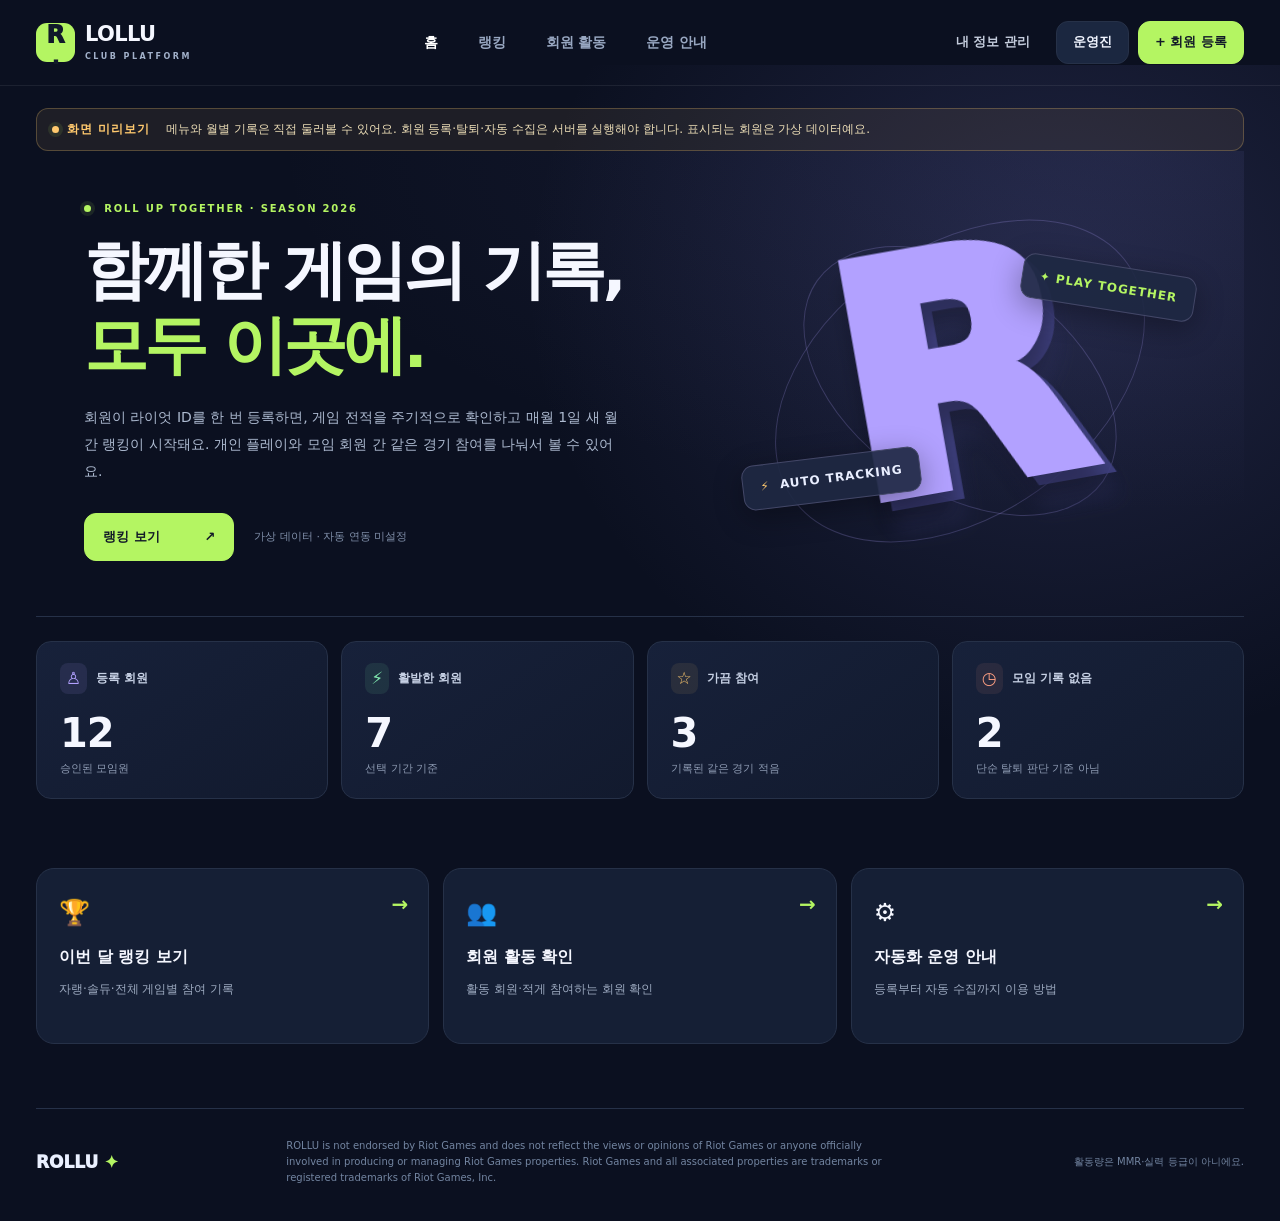
==== commit ad7725e5: "Update index.html" ====
--- a/index.html
+++ b/index.html
@@ -4,8 +4,8 @@
   <meta charset="utf-8" />
   <meta name="viewport" content="width=device-width,initial-scale=1" />
   <meta name="theme-color" content="#0b1122" />
-  <meta name="description" content="ROLLU · 롤루 모임 활동 현황과 게임 전적을 모아보는 홈페이지" />
-  <title>ROLLU | 우리 모임의 플레이 기록</title>
+  <meta name="description" content="LOLLU · 롤루 모임 활동 현황과 게임 전적을 모아보는 홈페이지" />
+  <title>LOLLU | 우리 모임의 플레이 기록</title>
   
   <style>:root{--bg:#0b1020;--bg2:#121a30;--text:#f5f7ff;--muted:#9ca8bf;--line:#263148;--lime:#b4f562;--purple:#b2a1ff;--card:#131d33;--yellow:#ffc96e;--orange:#fa9d81;--green:#7fe5ad;--radius:20px}*{box-sizing:border-box}html{scroll-behavior:smooth}body{margin:0;background:var(--bg);color:var(--text);font-family:Inter,Pretendard,"Apple SD Gothic Neo","Noto Sans KR",system-ui,sans-serif;line-height:1.58;-webkit-font-smoothing:antialiased}button,input,select{font:inherit}button{cursor:pointer}a{text-decoration:none;color:inherit}button:focus-visible,a:focus-visible,input:focus-visible,select:focus-visible{outline:2px solid var(--lime);outline-offset:3px}.hidden{display:none!important}.page-glow{position:absolute;pointer-events:none;width:800px;height:730px;right:0;top:65px;background:radial-gradient(ellipse at 72% 30%,rgba(105,107,186,.22),transparent 65%);z-index:-1}.topbar{height:86px;border-bottom:1px solid rgba(255,255,255,.07);max-width:1320px;margin:auto;padding:0 36px;display:flex;align-items:center;justify-content:space-between;gap:32px}.brand{display:flex;align-items:center;gap:10px;font-size:21px;font-weight:900;letter-spacing:-.6px;line-height:1}.brand small{font-size:8px;letter-spacing:2.5px;display:block;color:#a2b1ca;margin-top:8px}.brand-icon{height:39px;width:39px;border-radius:11px;background:#b4f562;color:#111a2a;display:grid;place-items:center;font-size:24px;font-weight:950;letter-spacing:-4px;padding-right:4px}.brand-dot{font-size:20px}.topnav{display:flex;gap:40px;font-size:14px;font-weight:600;color:#98a7c1}.topnav a.on,.topnav a:hover{color:#fff}.top-actions{display:flex;gap:9px}.btn{border:1px solid var(--line);border-radius:12px;padding:10px 16px;white-space:nowrap;font-size:13px;font-weight:750;transition:transform .2s,background .2s}.btn:hover{transform:translateY(-1px)}.btn.subtle{background:transparent;color:#c4ccdc;border-color:transparent}.btn.outline{background:#1b2740;color:#f1f5ff}.btn.primary{background:var(--lime);color:#121a28;border-color:var(--lime)}.btn.big{display:inline-flex;gap:45px;justify-content:space-between;align-items:center;padding:13px 18px}.container{max-width:1320px;padding:0 36px;margin:auto}.demo-bar{margin:22px 0 0;border:1px solid rgba(255,201,110,.25);background:rgba(255,201,110,.08);border-radius:12px;color:#eddeb7;padding:11px 15px;font-size:12px}.demo-bar strong{letter-spacing:1px;margin-right:12px;color:var(--yellow)}.pulse,.online-dot{height:7px;width:7px;border-radius:50%;background:var(--lime);display:inline-block;margin-right:8px;box-shadow:0 0 0 4px #b4f56219}.demo-bar .pulse{background:var(--yellow)}.hero{display:grid;grid-template-columns:1.15fr .85fr;min-height:385px;position:relative;overflow:hidden;align-items:center;padding:50px 48px 55px;background:radial-gradient(ellipse at 90% 0,rgba(97,99,168,.14),transparent 55%);border-bottom:1px solid var(--line)}.eyebrow{letter-spacing:1.8px;font-size:10px;font-weight:900;color:var(--lime)}.eyebrow.muted{color:#a9b2cb}.hero h1{font-size:clamp(40px,5vw,68px);letter-spacing:-3.8px;line-height:1.18;margin:16px 0 20px;font-weight:900}.hero h1 em{font-style:normal;color:var(--lime)}.hero p{max-width:540px;font-size:14px;line-height:1.95;color:#adbad0;margin:0 0 27px}.hero-actions{display:flex;align-items:center;gap:20px;flex-wrap:wrap}.mini-note{color:#8190aa;font-size:11px}.hero-art{min-height:300px;position:relative;display:grid;place-items:center}.giant-r{font-size:clamp(210px,25vw,355px);font-weight:950;line-height:.8;letter-spacing:-40px;text-shadow:0 24px 20px #0004;color:var(--purple);transform:rotate(-10deg);filter:drop-shadow(10px 10px 0 rgba(65,66,132,.9));margin-right:50px}.circle{border:1px solid #9086d348;border-radius:50%;position:absolute}.c1{width:410px;height:270px;transform:rotate(-35deg)}.c2{width:350px;height:220px;transform:rotate(35deg)}.float-badge{position:absolute;border:1px solid #434767;background:#1e2843e8;color:#e9eeff;padding:12px 17px;border-radius:12px;font-size:12px;letter-spacing:1px;font-weight:850;box-shadow:0 8px 30px #0005}.float-badge.b1{top:34px;right:0;transform:rotate(9deg);color:var(--lime)}.float-badge.b2{bottom:30px;left:4%;transform:rotate(-7deg)}.stack-circle{color:var(--yellow);margin-right:5px}.summary{display:grid;grid-template-columns:repeat(4,1fr);gap:13px;margin:24px 0 69px}.summary-card{border:1px solid var(--line);background:linear-gradient(145deg,#17213a,#121a2e);padding:21px 23px;border-radius:15px}.summary-label{display:flex;align-items:center;gap:9px;color:#c6d0e4;font-size:12px;font-weight:700}.tiny-icon{border-radius:8px;padding:2px 6px;font-size:17px}.tiny-icon.purple{color:var(--purple);background:#b2a1ff1b}.tiny-icon.green{color:var(--green);background:#7fe5ad18}.tiny-icon.yellow{color:var(--yellow);background:#ffc96e15}.tiny-icon.orange{color:var(--orange);background:#fa9d8115}.summary-number{font-size:40px;line-height:1.3;letter-spacing:-1.2px;font-weight:900;margin-top:13px}.summary-foot{color:#8e9bb3;font-size:11px;margin-top:1px}.section{margin-bottom:72px;scroll-margin-top:32px}.section-heading{display:flex;justify-content:space-between;align-items:end;gap:24px;margin-bottom:22px}.section-heading h2,.how h2{font-size:27px;letter-spacing:-1px;margin:6px 0 8px;line-height:1.3}.section-heading p{font-size:12px;color:#98a6bf;margin:0}.section-heading p b{color:#d8e2f7}.small-spark{font-size:18px;color:var(--lime)}.select-wrap{border:1px solid var(--line);border-radius:11px;display:flex;align-items:center;background:#172038;padding:3px 10px;gap:9px;min-width:170px}.select-wrap label{font-size:11px;color:#a5b0c8;white-space:nowrap}.select-wrap select{background:transparent;color:#fff;border:0;padding:10px 6px;font-size:12px;font-weight:700;width:100%;outline:none}.select-wrap option{color:#222}.filter-row{display:flex;gap:8px;margin-bottom:16px;overflow:auto;padding-bottom:5px;scrollbar-width:thin}.chip{background:#151e32;color:#9faec7;border:1px solid #253148;padding:10px 15px;font-size:12px;font-weight:700;border-radius:10px;white-space:nowrap}.chip:hover{color:#fff}.chip.active{background:#b4f562;color:#172126;border-color:#b4f562}.leaderboard{display:grid;gap:9px}.rank-row{background:#151f35;border:1px solid #27344e;border-radius:14px;padding:16px 21px;display:grid;align-items:center;grid-template-columns:60px 1fr 140px 145px;gap:12px;transition:border .2s}.rank-row.top{background:linear-gradient(100deg,#273246,#161f37);border-color:#7d8e5c}.rank-row.rank-two{border-color:#646c87}.rank-row.rank-three{border-color:#8c6b61}.rank-num{font-size:21px;font-weight:900;color:#7f8eaa;text-align:center}.rank-num.medal{font-size:27px}.rank-user{display:flex;align-items:center;gap:13px;min-width:0}.avatar{width:42px;height:42px;border-radius:12px;background:linear-gradient(145deg,#5564a1,#303b66);color:#eaf0ff;display:grid;place-items:center;font-size:19px;font-weight:900;flex-shrink:0}.rank-row:nth-child(3n) .avatar{background:linear-gradient(145deg,#996e9a,#564271)}.rank-row:nth-child(4n) .avatar{background:linear-gradient(145deg,#558b82,#335961)}.user-name{font-size:15px;font-weight:850;white-space:nowrap;overflow:hidden;text-overflow:ellipsis}.riot-name{color:#8d9bb7;font-size:11px}.rank-stat{font-size:24px;font-weight:900;text-align:right}.rank-stat span{font-size:11px;color:#8e9cb6;font-weight:500;margin-left:4px}.rank-extra{color:#b9c3d6;font-size:12px;text-align:right}.rank-extra small{color:#8190ab;font-size:10px;display:block}.data-note{display:flex;gap:10px;background:#182137;border:1px solid #2b364d;color:#9daac0;border-radius:11px;padding:15px 16px;margin-top:16px;font-size:11px;line-height:1.7}.data-note span:first-child{color:var(--lime);font-size:17px}.search{border:1px solid var(--line);background:#172038;border-radius:12px;padding:9px 14px;display:flex;align-items:center;gap:10px}.search span{font-size:23px;color:#98a9c7;line-height:1}.search input{border:0;background:transparent;color:white;outline:none;font-size:12px;width:175px}.search input::placeholder{color:#70809e}.table-scroll{overflow-x:auto;border:1px solid var(--line);border-radius:14px}.member-table{width:100%;border-collapse:collapse;min-width:670px;text-align:left}.member-table thead{background:#202a42}.member-table th{font-size:11px;color:#a9b9d0;padding:15px 21px;font-weight:750}.member-table td{font-size:13px;padding:14px 21px;border-top:1px solid #2a3349;color:#d8e1ef}.member-table td:first-child{font-weight:800;color:#f2f5ff}.member-table tbody tr:nth-child(2n){background:#141d32}.small-id{display:block;font-weight:400;font-size:10px;color:#7d8ca5}.status{font-weight:700;padding:5px 10px;border-radius:30px;font-size:10px;white-space:nowrap;display:inline-block}.status.active{background:#7fe5ad20;color:var(--green)}.status.light{background:#ffc96e1a;color:var(--yellow)}.status.solo_only{background:#a5b1d321;color:#afbeef}.status.no_matches{background:#fa9d811a;color:var(--orange)}.status.sync_issue{background:#888fa525;color:#d6d9e1}.helper{color:#8696af;font-size:11px;line-height:1.8}.loading{padding:35px;text-align:center;color:#95a3be;font-size:13px}.how{background:linear-gradient(115deg,#1a2440,#101a2e);border:1px solid #2e3a53;border-radius:20px;padding:30px 34px;margin:72px 0 48px}.how h2{font-size:24px}.how-grid{display:grid;grid-template-columns:repeat(3,1fr);gap:24px;margin-top:28px}.step{font-size:23px;font-weight:900;color:var(--lime)}.how-grid h3{font-size:15px;margin:8px 0}.how-grid p,.how-alert{font-size:12px;color:#9faec6;line-height:1.8}.how-alert{margin:24px 0 0;padding-top:14px;border-top:1px solid #2b3853}footer{display:flex;align-items:center;justify-content:space-between;gap:18px;border-top:1px solid var(--line);padding:29px 0 35px;color:#7385a1;font-size:10px}.footer-mark{font-weight:950;font-size:17px;color:#eaf0ff}.footer-mark span{color:var(--lime)}.modal-backdrop{position:fixed;inset:0;background:#02050edb;z-index:50;display:flex;align-items:center;justify-content:center;padding:22px;overflow-y:auto}.dialog{background:#19233b;border:1px solid #3e4a64;border-radius:20px;padding:27px;max-width:510px;width:100%;box-shadow:0 35px 130px #0008;max-height:90vh;overflow-y:auto}.dialog-head{display:flex;justify-content:space-between;align-items:center;margin-bottom:18px}.dialog-head h2{font-size:21px;margin:0}.icon-btn{border:0;background:transparent;color:#e6eeff;font-size:26px}.form-field{display:block;font-size:12px;color:#c1cce1;font-weight:700;margin:15px 0}.form-field input{width:100%;padding:12px;margin-top:7px;background:#0c152b;border:1px solid #35425d;border-radius:9px;color:white;outline:none}.form-field input:focus{border-color:var(--lime)}.two-input{display:grid;grid-template-columns:1.6fr .9fr;gap:10px}.form-help{color:#92a1b9;font-size:11px;line-height:1.7}.consent{display:flex;gap:8px;align-items:flex-start;font-size:11px;color:#aebcd1;line-height:1.65;margin:13px 0}.consent input{margin-top:3px;accent-color:var(--lime)}.full{width:100%;margin-top:14px}.form-error{color:#ffa9a9;font-size:12px;margin-top:12px;white-space:pre-line}.token-box{background:#0e192d;border:1px dashed #778b70;border-radius:10px;padding:14px;word-break:break-all;color:var(--lime);font-size:12px}.admin-member{border:1px solid #324059;border-radius:12px;padding:14px;margin-bottom:9px;display:flex;align-items:center;justify-content:space-between;gap:10px}.admin-member small{color:#90a1b9;display:block}.small-btn{font-size:11px;padding:7px 9px;border:1px solid #475b78;background:#1a2b42;color:white;border-radius:8px}.small-btn.warn{color:#ffada3;border-color:#9a655d}.toast{position:fixed;bottom:24px;right:24px;max-width:min(360px,calc(100vw - 40px));border-radius:12px;padding:14px 19px;background:var(--lime);color:#15201c;font-size:12px;font-weight:800;z-index:80;box-shadow:0 10px 36px #0009}@media(max-width:920px){.topnav{display:none}.hero{grid-template-columns:1fr 240px;padding:44px 20px}.hero-art{min-height:250px}.giant-r{font-size:230px}.c1{width:260px;height:200px}.c2{width:220px;height:160px}.summary-card{padding:16px}.summary-number{font-size:34px}.topbar{padding:0 20px}.container{padding:0 20px}}@media(max-width:640px){.topbar{height:70px;padding:0 15px;gap:9px}.brand{font-size:17px}.brand-icon{width:33px;height:33px;font-size:20px}.brand small{font-size:6px;letter-spacing:1.5px}.top-actions{gap:5px}.top-actions .subtle{display:none}.top-actions .btn{padding:8px 10px;font-size:11px;border-radius:9px}.container{padding:0 13px}.hero{grid-template-columns:1fr;min-height:auto;padding:42px 13px 32px}.hero h1{font-size:43px;letter-spacing:-2.8px}.hero p{font-size:12px}.hero-art{display:none}.hero-actions{gap:14px}.summary{grid-template-columns:1fr 1fr;gap:9px;margin:20px 0 52px}.summary-card{padding:14px;border-radius:12px}.summary-label{font-size:10px}.summary-number{font-size:30px}.summary-foot{font-size:10px}.section{margin-bottom:55px}.section-heading{align-items:start;flex-wrap:wrap;gap:14px}.section-heading h2{font-size:23px}.section-heading p{line-height:1.7;font-size:11px}.select-wrap{min-width:145px}.filter-row{margin-right:-13px}.chip{padding:9px 12px;font-size:11px}.rank-row{grid-template-columns:34px 1fr 67px;gap:7px;padding:13px 10px}.rank-num{font-size:17px}.rank-num.medal{font-size:22px}.avatar{width:35px;height:35px;font-size:15px;border-radius:9px}.rank-user{gap:8px}.user-name{font-size:13px}.riot-name{font-size:9px}.rank-stat{font-size:20px}.rank-stat span{font-size:10px;display:block}.rank-extra{display:none}.how{padding:22px 17px}.how h2{font-size:21px}.how-grid{grid-template-columns:1fr;gap:15px;margin-top:25px}.how-grid h3{margin:1px 0 3px}footer{display:block;line-height:2.1}.dialog{padding:20px}.admin-member{flex-wrap:wrap}}
 
@@ -28,6 +28,7 @@
 @media(max-width:640px){
  .topbar{height:auto;min-height:70px;padding:12px 13px 9px}
  .topnav a{font-size:11px;padding:8px 5px}
+  
  .quick-grid{grid-template-columns:1fr;gap:11px;margin:0 0 40px}
  .quick-card{min-height:125px;padding:18px 19px;gap:5px}
  .quick-card span{font-size:19px}.quick-card strong{font-size:14px}.quick-card small{font-size:11px}
@@ -39,7 +40,7 @@
 <body>
   <div class="page-glow" aria-hidden="true"></div>
   <header class="topbar">
-    <a href="#home" data-nav="home" class="brand" aria-label="ROLLU 홈"><span class="brand-icon">R<span class="brand-dot">.</span></span><span>ROLLU<small>CLUB PLATFORM</small></span></a>
+    <a href="#home" data-nav="home" class="brand" aria-label="LOLLU 홈"><span class="brand-icon">R<span class="brand-dot">.</span></span><span>LOLLU<small>CLUB PLATFORM</small></span></a>
     <nav class="topnav" aria-label="주요 메뉴">
       <a href="#home" data-nav="home" class="on">홈</a>
       <a href="#ranking" data-nav="ranking">랭킹</a>
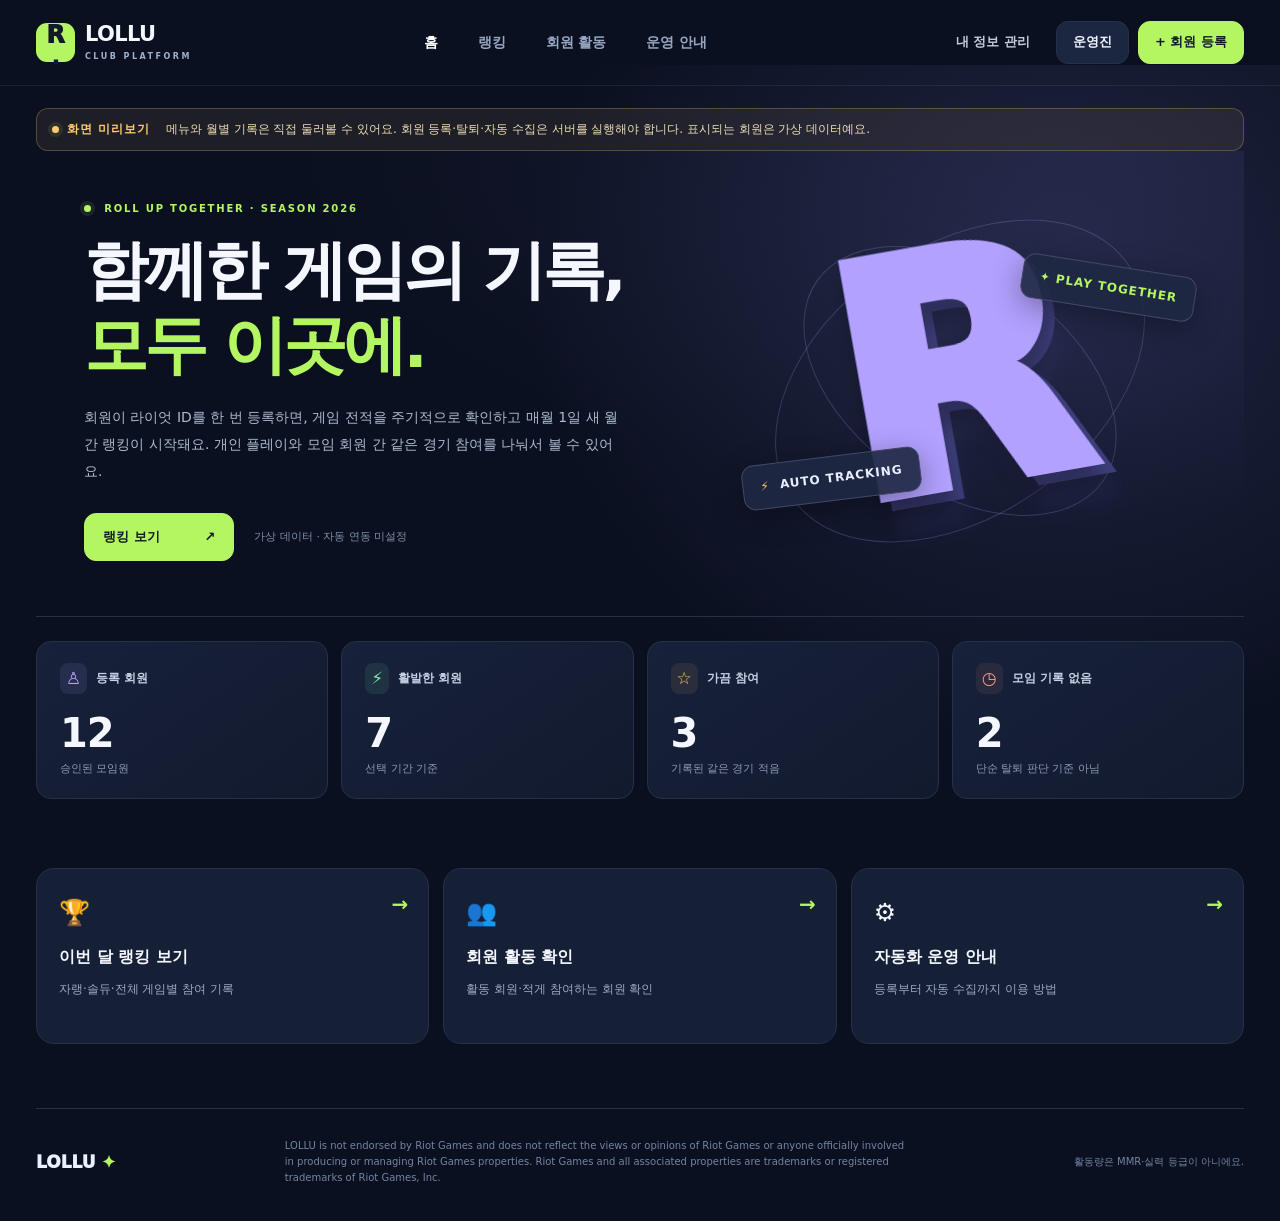
==== commit 2ba47d41: "Update index.html" ====
--- a/index.html
+++ b/index.html
@@ -81,7 +81,7 @@
       <p class="helper" id="activityRule">동기화 지연·전적 미수집 회원은 미활동으로 분류하지 않습니다.</p>
     </section>
     <section class="how" id="how" data-screen="how"><div class="how-head"><div class="eyebrow muted">HOW IT WORKS</div><h2>처음 한 번 등록, 그다음은 자동으로.</h2></div><div class="how-grid"><div><span class="step">01</span><h3>라이엇 ID 등록</h3><p>회원이 Riot ID, 태그, 표시 이름을 입력하고 게임 기록 수집·공개에 동의해요.</p></div><div><span class="step">02</span><h3>운영진 확인</h3><p>운영진이 실제 롤루 회원과 연결되는 계정인지 확인하고 등록을 승인해요.</p></div><div><span class="step">03</span><h3>정기 전적 업데이트</h3><p>서버가 Riot API를 통해 새 경기를 수집해 순위와 활동 상태를 갱신해요.</p></div></div><p class="how-alert">※ 비공개 내전은 별도의 명시적 동의가 필요하며, Riot API에서 실제 조회 가능한 경기만 반영됩니다. 비공개 전적의 완전 자동 수집은 보장되지 않아요.</p></section>
-    <footer><div class="footer-mark">ROLLU <span>✦</span></div><div style="max-width:620px">ROLLU is not endorsed by Riot Games and does not reflect the views or opinions of Riot Games or anyone officially involved in producing or managing Riot Games properties. Riot Games and all associated properties are trademarks or registered trademarks of Riot Games, Inc.</div><div>활동량은 MMR·실력 등급이 아니에요.</div></footer>
+    <footer><div class="footer-mark">LOLLU <span>✦</span></div><div style="max-width:620px">LOLLU is not endorsed by Riot Games and does not reflect the views or opinions of Riot Games or anyone officially involved in producing or managing Riot Games properties. Riot Games and all associated properties are trademarks or registered trademarks of Riot Games, Inc.</div><div>활동량은 MMR·실력 등급이 아니에요.</div></footer>
   </main>
   <div class="modal-backdrop hidden" id="modalBackdrop" role="presentation">
     <div class="dialog" role="dialog" aria-modal="true" aria-labelledby="modalTitle"><div class="dialog-head"><h2 id="modalTitle">회원 등록</h2><button class="icon-btn" id="modalClose" aria-label="닫기">×</button></div><div id="modalBody"></div></div>
@@ -89,11 +89,11 @@
   <div class="toast hidden" id="toast" role="status"></div>
 <script>
 // OFFLINE PREVIEW: completely simulated responses; no network and no Riot credentials.
-window.ROLLU_OFFLINE_PREVIEW = true;
+window.LOLLU_OFFLINE_PREVIEW = true;
 const previewData = {"store":{"shared":{"days":10,"month":"2026-11","mode":"shared","members":[{"id":3,"nickname":"라면왕","riot_id":"라면왕#KR1","total":15,"wins":9,"shared":15,"custom":0,"duo_observed":8,"win_rate":60,"last_played_at":1794296384,"last_shared_at":1794296384,"by_mode":{"flex":3,"solo_duo":8,"aram":1,"normal":3},"shared_by_mode":{"flex":3,"solo_duo":8,"aram":1,"normal":3},"partners":[{"nickname":"밤하늘","games":8},{"nickname":"별사탕","games":7},{"nickname":"파랑별","games":7},{"nickname":"초코구름","games":6},{"nickname":"흰곰","games":6},{"nickname":"우주펭귄","games":6},{"nickname":"귤껍질","games":1}],"status":"active","last_sync_at":1794308879,"sync_error":false,"is_left":false,"left_at":null},{"id":4,"nickname":"별사탕","riot_id":"별사탕#KR1","total":15,"wins":8,"shared":15,"custom":1,"duo_observed":5,"win_rate":53,"last_played_at":1794296384,"last_shared_at":1794296384,"by_mode":{"flex":5,"custom":1,"solo_duo":5,"aram":3,"normal":1},"shared_by_mode":{"flex":5,"custom":1,"solo_duo":5,"aram":3,"normal":1},"partners":[{"nickname":"초코구름","games":9},{"nickname":"우주펭귄","games":8},{"nickname":"라면왕","games":7},{"nickname":"흰곰","games":6},{"nickname":"파랑별","games":6},{"nickname":"밤하늘","games":4},{"nickname":"귤껍질","games":1},{"nickname":"고양이발","games":1},{"nickname":"쏘쿨","games":1}],"status":"active","last_sync_at":1794308879,"sync_error":false,"is_left":false,"left_at":null},{"id":2,"nickname":"초코구름","riot_id":"초코구름#KR1","total":15,"wins":9,"shared":14,"custom":1,"duo_observed":5,"win_rate":60,"last_played_at":1794296384,"last_shared_at":1794296384,"by_mode":{"flex":3,"normal":3,"custom":1,"solo_duo":6,"aram":2},"shared_by_mode":{"flex":3,"normal":3,"custom":1,"solo_duo":5,"aram":2},"partners":[{"nickname":"별사탕","games":9},{"nickname":"흰곰","games":7},{"nickname":"라면왕","games":6},{"nickname":"파랑별","games":6},{"nickname":"우주펭귄","games":6},{"nickname":"밤하늘","games":4},{"nickname":"귤껍질","games":1},{"nickname":"고양이발","games":1},{"nickname":"쏘쿨","games":1}],"status":"active","last_sync_at":1794308879,"sync_error":false,"is_left":false,"left_at":null},{"id":5,"nickname":"흰곰","riot_id":"흰곰#KR1","total":15,"wins":8,"shared":13,"custom":1,"duo_observed":4,"win_rate":53,"last_played_at":1794296384,"last_shared_at":1794296384,"by_mode":{"flex":3,"solo_duo":5,"aram":3,"normal":3,"custom":1},"shared_by_mode":{"flex":3,"solo_duo":4,"aram":3,"normal":2,"custom":1},"partners":[{"nickname":"초코구름","games":7},{"nickname":"라면왕","games":6},{"nickname":"별사탕","games":6},{"nickname":"밤하늘","games":5},{"nickname":"파랑별","games":5},{"nickname":"우주펭귄","games":5},{"nickname":"고양이발","games":1},{"nickname":"귤껍질","games":1}],"status":"active","last_sync_at":1794308879,"sync_error":false,"is_left":false,"left_at":null},{"id":6,"nickname":"우주펭귄","riot_id":"우주펭귄#KR1","total":14,"wins":8,"shared":13,"custom":1,"duo_observed":5,"win_rate":57,"last_played_at":1794276728,"last_shared_at":1794276728,"by_mode":{"solo_duo":6,"normal":1,"flex":2,"custom":1,"aram":4},"shared_by_mode":{"solo_duo":5,"normal":1,"flex":2,"custom":1,"aram":4},"partners":[{"nickname":"별사탕","games":8},{"nickname":"파랑별","games":6},{"nickname":"라면왕","games":6},{"nickname":"초코구름","games":6},{"nickname":"흰곰","games":5},{"nickname":"밤하늘","games":3},{"nickname":"쏘쿨","games":1},{"nickname":"귤껍질","games":1}],"status":"active","last_sync_at":1794308879,"sync_error":false,"is_left":false,"left_at":null},{"id":1,"nickname":"파랑별","riot_id":"파랑별#KR1","total":13,"wins":7,"shared":12,"custom":0,"duo_observed":6,"win_rate":54,"last_played_at":1794276728,"last_shared_at":1794276728,"by_mode":{"solo_duo":6,"aram":3,"normal":3,"flex":1},"shared_by_mode":{"solo_duo":6,"aram":3,"normal":2,"flex":1},"partners":[{"nickname":"라면왕","games":7},{"nickname":"우주펭귄","games":6},{"nickname":"초코구름","games":6},{"nickname":"별사탕","games":6},{"nickname":"흰곰","games":5},{"nickname":"밤하늘","games":3}],"status":"active","last_sync_at":1794308879,"sync_error":false,"is_left":false,"left_at":null},{"id":7,"nickname":"밤하늘","riot_id":"밤하늘#KR1","total":10,"wins":4,"shared":10,"custom":2,"duo_observed":3,"win_rate":40,"last_played_at":1794296384,"last_shared_at":1794296384,"by_mode":{"flex":2,"aram":1,"custom":2,"normal":2,"solo_duo":3},"shared_by_mode":{"flex":2,"aram":1,"custom":2,"normal":2,"solo_duo":3},"partners":[{"nickname":"라면왕","games":8},{"nickname":"흰곰","games":5},{"nickname":"초코구름","games":4},{"nickname":"별사탕","games":4},{"nickname":"파랑별","games":3},{"nickname":"우주펭귄","games":3},{"nickname":"고양이발","games":1}],"status":"active","last_sync_at":1794308879,"sync_error":false,"is_left":false,"left_at":null},{"id":8,"nickname":"귤껍질","riot_id":"귤껍질#KR1","total":3,"wins":3,"shared":3,"custom":0,"duo_observed":2,"win_rate":100,"last_played_at":1793997309,"last_shared_at":1793997309,"by_mode":{"flex":1,"solo_duo":2},"shared_by_mode":{"flex":1,"solo_duo":2},"partners":[{"nickname":"초코구름","games":1},{"nickname":"별사탕","games":1},{"nickname":"고양이발","games":1},{"nickname":"흰곰","games":1},{"nickname":"우주펭귄","games":1},{"nickname":"라면왕","games":1}],"status":"light","last_sync_at":1794308879,"sync_error":false,"is_left":false,"left_at":null},{"id":9,"nickname":"고양이발","riot_id":"고양이발#KR1","total":2,"wins":2,"shared":2,"custom":1,"duo_observed":0,"win_rate":100,"last_played_at":1793997309,"last_shared_at":1793997309,"by_mode":{"flex":1,"custom":1},"shared_by_mode":{"flex":1,"custom":1},"partners":[{"nickname":"초코구름","games":1},{"nickname":"별사탕","games":1},{"nickname":"귤껍질","games":1},{"nickname":"흰곰","games":1},{"nickname":"밤하늘","games":1}],"status":"light","last_sync_at":1794308879,"sync_error":false,"is_left":false,"left_at":null},{"id":10,"nickname":"쏘쿨","riot_id":"쏘쿨#KR1","total":1,"wins":1,"shared":1,"custom":0,"duo_observed":0,"win_rate":100,"last_played_at":1793756074,"last_shared_at":1793756074,"by_mode":{"aram":1},"shared_by_mode":{"aram":1},"partners":[{"nickname":"초코구름","games":1},{"nickname":"별사탕","games":1},{"nickname":"우주펭귄","games":1}],"status":"light","last_sync_at":1794308879,"sync_error":false,"is_left":false,"left_at":null},{"id":11,"nickname":"감자칩","riot_id":"감자칩#KR1","total":0,"wins":0,"shared":0,"custom":0,"duo_observed":0,"win_rate":null,"last_played_at":null,"last_shared_at":null,"by_mode":{},"shared_by_mode":{},"partners":[],"status":"no_matches","last_sync_at":1794308879,"sync_error":false,"is_left":false,"left_at":null},{"id":12,"nickname":"작은용","riot_id":"작은용#KR1","total":0,"wins":0,"shared":0,"custom":0,"duo_observed":0,"win_rate":null,"last_played_at":null,"last_shared_at":null,"by_mode":{},"shared_by_mode":{},"partners":[],"status":"no_matches","last_sync_at":1794308879,"sync_error":false,"is_left":false,"left_at":null}],"summary":{"members":12,"active":7,"light":3,"no_club":2,"sync_issue":0},"sync":{"last_finished":1794308879,"running":false,"error":false},"rule":"2026-11 같은 팀·경기 5회 이상: 활발 / 1~4회: 가끔 참여. 함께 큐를 돌렸다고 확정하는 지표는 아닙니다."},"shared_solo_duo":{"days":10,"month":"2026-11","mode":"shared_solo_duo","members":[{"id":3,"nickname":"라면왕","riot_id":"라면왕#KR1","total":15,"wins":9,"shared":15,"custom":0,"duo_observed":8,"win_rate":60,"last_played_at":1794296384,"last_shared_at":1794296384,"by_mode":{"flex":3,"solo_duo":8,"aram":1,"normal":3},"shared_by_mode":{"flex":3,"solo_duo":8,"aram":1,"normal":3},"partners":[{"nickname":"밤하늘","games":8},{"nickname":"별사탕","games":7},{"nickname":"파랑별","games":7},{"nickname":"초코구름","games":6},{"nickname":"흰곰","games":6},{"nickname":"우주펭귄","games":6},{"nickname":"귤껍질","games":1}],"status":"active","last_sync_at":1794308879,"sync_error":false,"is_left":false,"left_at":null},{"id":1,"nickname":"파랑별","riot_id":"파랑별#KR1","total":13,"wins":7,"shared":12,"custom":0,"duo_observed":6,"win_rate":54,"last_played_at":1794276728,"last_shared_at":1794276728,"by_mode":{"solo_duo":6,"aram":3,"normal":3,"flex":1},"shared_by_mode":{"solo_duo":6,"aram":3,"normal":2,"flex":1},"partners":[{"nickname":"라면왕","games":7},{"nickname":"우주펭귄","games":6},{"nickname":"초코구름","games":6},{"nickname":"별사탕","games":6},{"nickname":"흰곰","games":5},{"nickname":"밤하늘","games":3}],"status":"active","last_sync_at":1794308879,"sync_error":false,"is_left":false,"left_at":null},{"id":4,"nickname":"별사탕","riot_id":"별사탕#KR1","total":15,"wins":8,"shared":15,"custom":1,"duo_observed":5,"win_rate":53,"last_played_at":1794296384,"last_shared_at":1794296384,"by_mode":{"flex":5,"custom":1,"solo_duo":5,"aram":3,"normal":1},"shared_by_mode":{"flex":5,"custom":1,"solo_duo":5,"aram":3,"normal":1},"partners":[{"nickname":"초코구름","games":9},{"nickname":"우주펭귄","games":8},{"nickname":"라면왕","games":7},{"nickname":"흰곰","games":6},{"nickname":"파랑별","games":6},{"nickname":"밤하늘","games":4},{"nickname":"귤껍질","games":1},{"nickname":"고양이발","games":1},{"nickname":"쏘쿨","games":1}],"status":"active","last_sync_at":1794308879,"sync_error":false,"is_left":false,"left_at":null},{"id":2,"nickname":"초코구름","riot_id":"초코구름#KR1","total":15,"wins":9,"shared":14,"custom":1,"duo_observed":5,"win_rate":60,"last_played_at":1794296384,"last_shared_at":1794296384,"by_mode":{"flex":3,"normal":3,"custom":1,"solo_duo":6,"aram":2},"shared_by_mode":{"flex":3,"normal":3,"custom":1,"solo_duo":5,"aram":2},"partners":[{"nickname":"별사탕","games":9},{"nickname":"흰곰","games":7},{"nickname":"라면왕","games":6},{"nickname":"파랑별","games":6},{"nickname":"우주펭귄","games":6},{"nickname":"밤하늘","games":4},{"nickname":"귤껍질","games":1},{"nickname":"고양이발","games":1},{"nickname":"쏘쿨","games":1}],"status":"active","last_sync_at":1794308879,"sync_error":false,"is_left":false,"left_at":null},{"id":6,"nickname":"우주펭귄","riot_id":"우주펭귄#KR1","total":14,"wins":8,"shared":13,"custom":1,"duo_observed":5,"win_rate":57,"last_played_at":1794276728,"last_shared_at":1794276728,"by_mode":{"solo_duo":6,"normal":1,"flex":2,"custom":1,"aram":4},"shared_by_mode":{"solo_duo":5,"normal":1,"flex":2,"custom":1,"aram":4},"partners":[{"nickname":"별사탕","games":8},{"nickname":"파랑별","games":6},{"nickname":"라면왕","games":6},{"nickname":"초코구름","games":6},{"nickname":"흰곰","games":5},{"nickname":"밤하늘","games":3},{"nickname":"쏘쿨","games":1},{"nickname":"귤껍질","games":1}],"status":"active","last_sync_at":1794308879,"sync_error":false,"is_left":false,"left_at":null},{"id":5,"nickname":"흰곰","riot_id":"흰곰#KR1","total":15,"wins":8,"shared":13,"custom":1,"duo_observed":4,"win_rate":53,"last_played_at":1794296384,"last_shared_at":1794296384,"by_mode":{"flex":3,"solo_duo":5,"aram":3,"normal":3,"custom":1},"shared_by_mode":{"flex":3,"solo_duo":4,"aram":3,"normal":2,"custom":1},"partners":[{"nickname":"초코구름","games":7},{"nickname":"라면왕","games":6},{"nickname":"별사탕","games":6},{"nickname":"밤하늘","games":5},{"nickname":"파랑별","games":5},{"nickname":"우주펭귄","games":5},{"nickname":"고양이발","games":1},{"nickname":"귤껍질","games":1}],"status":"active","last_sync_at":1794308879,"sync_error":false,"is_left":false,"left_at":null},{"id":7,"nickname":"밤하늘","riot_id":"밤하늘#KR1","total":10,"wins":4,"shared":10,"custom":2,"duo_observed":3,"win_rate":40,"last_played_at":1794296384,"last_shared_at":1794296384,"by_mode":{"flex":2,"aram":1,"custom":2,"normal":2,"solo_duo":3},"shared_by_mode":{"flex":2,"aram":1,"custom":2,"normal":2,"solo_duo":3},"partners":[{"nickname":"라면왕","games":8},{"nickname":"흰곰","games":5},{"nickname":"초코구름","games":4},{"nickname":"별사탕","games":4},{"nickname":"파랑별","games":3},{"nickname":"우주펭귄","games":3},{"nickname":"고양이발","games":1}],"status":"active","last_sync_at":1794308879,"sync_error":false,"is_left":false,"left_at":null},{"id":8,"nickname":"귤껍질","riot_id":"귤껍질#KR1","total":3,"wins":3,"shared":3,"custom":0,"duo_observed":2,"win_rate":100,"last_played_at":1793997309,"last_shared_at":1793997309,"by_mode":{"flex":1,"solo_duo":2},"shared_by_mode":{"flex":1,"solo_duo":2},"partners":[{"nickname":"초코구름","games":1},{"nickname":"별사탕","games":1},{"nickname":"고양이발","games":1},{"nickname":"흰곰","games":1},{"nickname":"우주펭귄","games":1},{"nickname":"라면왕","games":1}],"status":"light","last_sync_at":1794308879,"sync_error":false,"is_left":false,"left_at":null},{"id":9,"nickname":"고양이발","riot_id":"고양이발#KR1","total":2,"wins":2,"shared":2,"custom":1,"duo_observed":0,"win_rate":100,"last_played_at":1793997309,"last_shared_at":1793997309,"by_mode":{"flex":1,"custom":1},"shared_by_mode":{"flex":1,"custom":1},"partners":[{"nickname":"초코구름","games":1},{"nickname":"별사탕","games":1},{"nickname":"귤껍질","games":1},{"nickname":"흰곰","games":1},{"nickname":"밤하늘","games":1}],"status":"light","last_sync_at":1794308879,"sync_error":false,"is_left":false,"left_at":null},{"id":10,"nickname":"쏘쿨","riot_id":"쏘쿨#KR1","total":1,"wins":1,"shared":1,"custom":0,"duo_observed":0,"win_rate":100,"last_played_at":1793756074,"last_shared_at":1793756074,"by_mode":{"aram":1},"shared_by_mode":{"aram":1},"partners":[{"nickname":"초코구름","games":1},{"nickname":"별사탕","games":1},{"nickname":"우주펭귄","games":1}],"status":"light","last_sync_at":1794308879,"sync_error":false,"is_left":false,"left_at":null},{"id":11,"nickname":"감자칩","riot_id":"감자칩#KR1","total":0,"wins":0,"shared":0,"custom":0,"duo_observed":0,"win_rate":null,"last_played_at":null,"last_shared_at":null,"by_mode":{},"shared_by_mode":{},"partners":[],"status":"no_matches","last_sync_at":1794308879,"sync_error":false,"is_left":false,"left_at":null},{"id":12,"nickname":"작은용","riot_id":"작은용#KR1","total":0,"wins":0,"shared":0,"custom":0,"duo_observed":0,"win_rate":null,"last_played_at":null,"last_shared_at":null,"by_mode":{},"shared_by_mode":{},"partners":[],"status":"no_matches","last_sync_at":1794308879,"sync_error":false,"is_left":false,"left_at":null}],"summary":{"members":12,"active":7,"light":3,"no_club":2,"sync_issue":0},"sync":{"last_finished":1794308879,"running":false,"error":false},"rule":"2026-11 같은 팀·경기 5회 이상: 활발 / 1~4회: 가끔 참여. 함께 큐를 돌렸다고 확정하는 지표는 아닙니다."},"shared_flex":{"days":10,"month":"2026-11","mode":"shared_flex","members":[{"id":4,"nickname":"별사탕","riot_id":"별사탕#KR1","total":15,"wins":8,"shared":15,"custom":1,"duo_observed":5,"win_rate":53,"last_played_at":1794296384,"last_shared_at":1794296384,"by_mode":{"flex":5,"custom":1,"solo_duo":5,"aram":3,"normal":1},"shared_by_mode":{"flex":5,"custom":1,"solo_duo":5,"aram":3,"normal":1},"partners":[{"nickname":"초코구름","games":9},{"nickname":"우주펭귄","games":8},{"nickname":"라면왕","games":7},{"nickname":"흰곰","games":6},{"nickname":"파랑별","games":6},{"nickname":"밤하늘","games":4},{"nickname":"귤껍질","games":1},{"nickname":"고양이발","games":1},{"nickname":"쏘쿨","games":1}],"status":"active","last_sync_at":1794308879,"sync_error":false,"is_left":false,"left_at":null},{"id":3,"nickname":"라면왕","riot_id":"라면왕#KR1","total":15,"wins":9,"shared":15,"custom":0,"duo_observed":8,"win_rate":60,"last_played_at":1794296384,"last_shared_at":1794296384,"by_mode":{"flex":3,"solo_duo":8,"aram":1,"normal":3},"shared_by_mode":{"flex":3,"solo_duo":8,"aram":1,"normal":3},"partners":[{"nickname":"밤하늘","games":8},{"nickname":"별사탕","games":7},{"nickname":"파랑별","games":7},{"nickname":"초코구름","games":6},{"nickname":"흰곰","games":6},{"nickname":"우주펭귄","games":6},{"nickname":"귤껍질","games":1}],"status":"active","last_sync_at":1794308879,"sync_error":false,"is_left":false,"left_at":null},{"id":2,"nickname":"초코구름","riot_id":"초코구름#KR1","total":15,"wins":9,"shared":14,"custom":1,"duo_observed":5,"win_rate":60,"last_played_at":1794296384,"last_shared_at":1794296384,"by_mode":{"flex":3,"normal":3,"custom":1,"solo_duo":6,"aram":2},"shared_by_mode":{"flex":3,"normal":3,"custom":1,"solo_duo":5,"aram":2},"partners":[{"nickname":"별사탕","games":9},{"nickname":"흰곰","games":7},{"nickname":"라면왕","games":6},{"nickname":"파랑별","games":6},{"nickname":"우주펭귄","games":6},{"nickname":"밤하늘","games":4},{"nickname":"귤껍질","games":1},{"nickname":"고양이발","games":1},{"nickname":"쏘쿨","games":1}],"status":"active","last_sync_at":1794308879,"sync_error":false,"is_left":false,"left_at":null},{"id":5,"nickname":"흰곰","riot_id":"흰곰#KR1","total":15,"wins":8,"shared":13,"custom":1,"duo_observed":4,"win_rate":53,"last_played_at":1794296384,"last_shared_at":1794296384,"by_mode":{"flex":3,"solo_duo":5,"aram":3,"normal":3,"custom":1},"shared_by_mode":{"flex":3,"solo_duo":4,"aram":3,"normal":2,"custom":1},"partners":[{"nickname":"초코구름","games":7},{"nickname":"라면왕","games":6},{"nickname":"별사탕","games":6},{"nickname":"밤하늘","games":5},{"nickname":"파랑별","games":5},{"nickname":"우주펭귄","games":5},{"nickname":"고양이발","games":1},{"nickname":"귤껍질","games":1}],"status":"active","last_sync_at":1794308879,"sync_error":false,"is_left":false,"left_at":null},{"id":6,"nickname":"우주펭귄","riot_id":"우주펭귄#KR1","total":14,"wins":8,"shared":13,"custom":1,"duo_observed":5,"win_rate":57,"last_played_at":1794276728,"last_shared_at":1794276728,"by_mode":{"solo_duo":6,"normal":1,"flex":2,"custom":1,"aram":4},"shared_by_mode":{"solo_duo":5,"normal":1,"flex":2,"custom":1,"aram":4},"partners":[{"nickname":"별사탕","games":8},{"nickname":"파랑별","games":6},{"nickname":"라면왕","games":6},{"nickname":"초코구름","games":6},{"nickname":"흰곰","games":5},{"nickname":"밤하늘","games":3},{"nickname":"쏘쿨","games":1},{"nickname":"귤껍질","games":1}],"status":"active","last_sync_at":1794308879,"sync_error":false,"is_left":false,"left_at":null},{"id":7,"nickname":"밤하늘","riot_id":"밤하늘#KR1","total":10,"wins":4,"shared":10,"custom":2,"duo_observed":3,"win_rate":40,"last_played_at":1794296384,"last_shared_at":1794296384,"by_mode":{"flex":2,"aram":1,"custom":2,"normal":2,"solo_duo":3},"shared_by_mode":{"flex":2,"aram":1,"custom":2,"normal":2,"solo_duo":3},"partners":[{"nickname":"라면왕","games":8},{"nickname":"흰곰","games":5},{"nickname":"초코구름","games":4},{"nickname":"별사탕","games":4},{"nickname":"파랑별","games":3},{"nickname":"우주펭귄","games":3},{"nickname":"고양이발","games":1}],"status":"active","last_sync_at":1794308879,"sync_error":false,"is_left":false,"left_at":null},{"id":1,"nickname":"파랑별","riot_id":"파랑별#KR1","total":13,"wins":7,"shared":12,"custom":0,"duo_observed":6,"win_rate":54,"last_played_at":1794276728,"last_shared_at":1794276728,"by_mode":{"solo_duo":6,"aram":3,"normal":3,"flex":1},"shared_by_mode":{"solo_duo":6,"aram":3,"normal":2,"flex":1},"partners":[{"nickname":"라면왕","games":7},{"nickname":"우주펭귄","games":6},{"nickname":"초코구름","games":6},{"nickname":"별사탕","games":6},{"nickname":"흰곰","games":5},{"nickname":"밤하늘","games":3}],"status":"active","last_sync_at":1794308879,"sync_error":false,"is_left":false,"left_at":null},{"id":8,"nickname":"귤껍질","riot_id":"귤껍질#KR1","total":3,"wins":3,"shared":3,"custom":0,"duo_observed":2,"win_rate":100,"last_played_at":1793997309,"last_shared_at":1793997309,"by_mode":{"flex":1,"solo_duo":2},"shared_by_mode":{"flex":1,"solo_duo":2},"partners":[{"nickname":"초코구름","games":1},{"nickname":"별사탕","games":1},{"nickname":"고양이발","games":1},{"nickname":"흰곰","games":1},{"nickname":"우주펭귄","games":1},{"nickname":"라면왕","games":1}],"status":"light","last_sync_at":1794308879,"sync_error":false,"is_left":false,"left_at":null},{"id":9,"nickname":"고양이발","riot_id":"고양이발#KR1","total":2,"wins":2,"shared":2,"custom":1,"duo_observed":0,"win_rate":100,"last_played_at":1793997309,"last_shared_at":1793997309,"by_mode":{"flex":1,"custom":1},"shared_by_mode":{"flex":1,"custom":1},"partners":[{"nickname":"초코구름","games":1},{"nickname":"별사탕","games":1},{"nickname":"귤껍질","games":1},{"nickname":"흰곰","games":1},{"nickname":"밤하늘","games":1}],"status":"light","last_sync_at":1794308879,"sync_error":false,"is_left":false,"left_at":null},{"id":10,"nickname":"쏘쿨","riot_id":"쏘쿨#KR1","total":1,"wins":1,"shared":1,"custom":0,"duo_observed":0,"win_rate":100,"last_played_at":1793756074,"last_shared_at":1793756074,"by_mode":{"aram":1},"shared_by_mode":{"aram":1},"partners":[{"nickname":"초코구름","games":1},{"nickname":"별사탕","games":1},{"nickname":"우주펭귄","games":1}],"status":"light","last_sync_at":1794308879,"sync_error":false,"is_left":false,"left_at":null},{"id":11,"nickname":"감자칩","riot_id":"감자칩#KR1","total":0,"wins":0,"shared":0,"custom":0,"duo_observed":0,"win_rate":null,"last_played_at":null,"last_shared_at":null,"by_mode":{},"shared_by_mode":{},"partners":[],"status":"no_matches","last_sync_at":1794308879,"sync_error":false,"is_left":false,"left_at":null},{"id":12,"nickname":"작은용","riot_id":"작은용#KR1","total":0,"wins":0,"shared":0,"custom":0,"duo_observed":0,"win_rate":null,"last_played_at":null,"last_shared_at":null,"by_mode":{},"shared_by_mode":{},"partners":[],"status":"no_matches","last_sync_at":1794308879,"sync_error":false,"is_left":false,"left_at":null}],"summary":{"members":12,"active":7,"light":3,"no_club":2,"sync_issue":0},"sync":{"last_finished":1794308879,"running":false,"error":false},"rule":"2026-11 같은 팀·경기 5회 이상: 활발 / 1~4회: 가끔 참여. 함께 큐를 돌렸다고 확정하는 지표는 아닙니다."},"total":{"days":10,"month":"2026-11","mode":"total","members":[{"id":3,"nickname":"라면왕","riot_id":"라면왕#KR1","total":15,"wins":9,"shared":15,"custom":0,"duo_observed":8,"win_rate":60,"last_played_at":1794296384,"last_shared_at":1794296384,"by_mode":{"flex":3,"solo_duo":8,"aram":1,"normal":3},"shared_by_mode":{"flex":3,"solo_duo":8,"aram":1,"normal":3},"partners":[{"nickname":"밤하늘","games":8},{"nickname":"별사탕","games":7},{"nickname":"파랑별","games":7},{"nickname":"초코구름","games":6},{"nickname":"흰곰","games":6},{"nickname":"우주펭귄","games":6},{"nickname":"귤껍질","games":1}],"status":"active","last_sync_at":1794308879,"sync_error":false,"is_left":false,"left_at":null},{"id":4,"nickname":"별사탕","riot_id":"별사탕#KR1","total":15,"wins":8,"shared":15,"custom":1,"duo_observed":5,"win_rate":53,"last_played_at":1794296384,"last_shared_at":1794296384,"by_mode":{"flex":5,"custom":1,"solo_duo":5,"aram":3,"normal":1},"shared_by_mode":{"flex":5,"custom":1,"solo_duo":5,"aram":3,"normal":1},"partners":[{"nickname":"초코구름","games":9},{"nickname":"우주펭귄","games":8},{"nickname":"라면왕","games":7},{"nickname":"흰곰","games":6},{"nickname":"파랑별","games":6},{"nickname":"밤하늘","games":4},{"nickname":"귤껍질","games":1},{"nickname":"고양이발","games":1},{"nickname":"쏘쿨","games":1}],"status":"active","last_sync_at":1794308879,"sync_error":false,"is_left":false,"left_at":null},{"id":2,"nickname":"초코구름","riot_id":"초코구름#KR1","total":15,"wins":9,"shared":14,"custom":1,"duo_observed":5,"win_rate":60,"last_played_at":1794296384,"last_shared_at":1794296384,"by_mode":{"flex":3,"normal":3,"custom":1,"solo_duo":6,"aram":2},"shared_by_mode":{"flex":3,"normal":3,"custom":1,"solo_duo":5,"aram":2},"partners":[{"nickname":"별사탕","games":9},{"nickname":"흰곰","games":7},{"nickname":"라면왕","games":6},{"nickname":"파랑별","games":6},{"nickname":"우주펭귄","games":6},{"nickname":"밤하늘","games":4},{"nickname":"귤껍질","games":1},{"nickname":"고양이발","games":1},{"nickname":"쏘쿨","games":1}],"status":"active","last_sync_at":1794308879,"sync_error":false,"is_left":false,"left_at":null},{"id":5,"nickname":"흰곰","riot_id":"흰곰#KR1","total":15,"wins":8,"shared":13,"custom":1,"duo_observed":4,"win_rate":53,"last_played_at":1794296384,"last_shared_at":1794296384,"by_mode":{"flex":3,"solo_duo":5,"aram":3,"normal":3,"custom":1},"shared_by_mode":{"flex":3,"solo_duo":4,"aram":3,"normal":2,"custom":1},"partners":[{"nickname":"초코구름","games":7},{"nickname":"라면왕","games":6},{"nickname":"별사탕","games":6},{"nickname":"밤하늘","games":5},{"nickname":"파랑별","games":5},{"nickname":"우주펭귄","games":5},{"nickname":"고양이발","games":1},{"nickname":"귤껍질","games":1}],"status":"active","last_sync_at":1794308879,"sync_error":false,"is_left":false,"left_at":null},{"id":6,"nickname":"우주펭귄","riot_id":"우주펭귄#KR1","total":14,"wins":8,"shared":13,"custom":1,"duo_observed":5,"win_rate":57,"last_played_at":1794276728,"last_shared_at":1794276728,"by_mode":{"solo_duo":6,"normal":1,"flex":2,"custom":1,"aram":4},"shared_by_mode":{"solo_duo":5,"normal":1,"flex":2,"custom":1,"aram":4},"partners":[{"nickname":"별사탕","games":8},{"nickname":"파랑별","games":6},{"nickname":"라면왕","games":6},{"nickname":"초코구름","games":6},{"nickname":"흰곰","games":5},{"nickname":"밤하늘","games":3},{"nickname":"쏘쿨","games":1},{"nickname":"귤껍질","games":1}],"status":"active","last_sync_at":1794308879,"sync_error":false,"is_left":false,"left_at":null},{"id":1,"nickname":"파랑별","riot_id":"파랑별#KR1","total":13,"wins":7,"shared":12,"custom":0,"duo_observed":6,"win_rate":54,"last_played_at":1794276728,"last_shared_at":1794276728,"by_mode":{"solo_duo":6,"aram":3,"normal":3,"flex":1},"shared_by_mode":{"solo_duo":6,"aram":3,"normal":2,"flex":1},"partners":[{"nickname":"라면왕","games":7},{"nickname":"우주펭귄","games":6},{"nickname":"초코구름","games":6},{"nickname":"별사탕","games":6},{"nickname":"흰곰","games":5},{"nickname":"밤하늘","games":3}],"status":"active","last_sync_at":1794308879,"sync_error":false,"is_left":false,"left_at":null},{"id":7,"nickname":"밤하늘","riot_id":"밤하늘#KR1","total":10,"wins":4,"shared":10,"custom":2,"duo_observed":3,"win_rate":40,"last_played_at":1794296384,"last_shared_at":1794296384,"by_mode":{"flex":2,"aram":1,"custom":2,"normal":2,"solo_duo":3},"shared_by_mode":{"flex":2,"aram":1,"custom":2,"normal":2,"solo_duo":3},"partners":[{"nickname":"라면왕","games":8},{"nickname":"흰곰","games":5},{"nickname":"초코구름","games":4},{"nickname":"별사탕","games":4},{"nickname":"파랑별","games":3},{"nickname":"우주펭귄","games":3},{"nickname":"고양이발","games":1}],"status":"active","last_sync_at":1794308879,"sync_error":false,"is_left":false,"left_at":null},{"id":8,"nickname":"귤껍질","riot_id":"귤껍질#KR1","total":3,"wins":3,"shared":3,"custom":0,"duo_observed":2,"win_rate":100,"last_played_at":1793997309,"last_shared_at":1793997309,"by_mode":{"flex":1,"solo_duo":2},"shared_by_mode":{"flex":1,"solo_duo":2},"partners":[{"nickname":"초코구름","games":1},{"nickname":"별사탕","games":1},{"nickname":"고양이발","games":1},{"nickname":"흰곰","games":1},{"nickname":"우주펭귄","games":1},{"nickname":"라면왕","games":1}],"status":"light","last_sync_at":1794308879,"sync_error":false,"is_left":false,"left_at":null},{"id":9,"nickname":"고양이발","riot_id":"고양이발#KR1","total":2,"wins":2,"shared":2,"custom":1,"duo_observed":0,"win_rate":100,"last_played_at":1793997309,"last_shared_at":1793997309,"by_mode":{"flex":1,"custom":1},"shared_by_mode":{"flex":1,"custom":1},"partners":[{"nickname":"초코구름","games":1},{"nickname":"별사탕","games":1},{"nickname":"귤껍질","games":1},{"nickname":"흰곰","games":1},{"nickname":"밤하늘","games":1}],"status":"light","last_sync_at":1794308879,"sync_error":false,"is_left":false,"left_at":null},{"id":10,"nickname":"쏘쿨","riot_id":"쏘쿨#KR1","total":1,"wins":1,"shared":1,"custom":0,"duo_observed":0,"win_rate":100,"last_played_at":1793756074,"last_shared_at":1793756074,"by_mode":{"aram":1},"shared_by_mode":{"aram":1},"partners":[{"nickname":"초코구름","games":1},{"nickname":"별사탕","games":1},{"nickname":"우주펭귄","games":1}],"status":"light","last_sync_at":1794308879,"sync_error":false,"is_left":false,"left_at":null},{"id":11,"nickname":"감자칩","riot_id":"감자칩#KR1","total":0,"wins":0,"shared":0,"custom":0,"duo_observed":0,"win_rate":null,"last_played_at":null,"last_shared_at":null,"by_mode":{},"shared_by_mode":{},"partners":[],"status":"no_matches","last_sync_at":1794308879,"sync_error":false,"is_left":false,"left_at":null},{"id":12,"nickname":"작은용","riot_id":"작은용#KR1","total":0,"wins":0,"shared":0,"custom":0,"duo_observed":0,"win_rate":null,"last_played_at":null,"last_shared_at":null,"by_mode":{},"shared_by_mode":{},"partners":[],"status":"no_matches","last_sync_at":1794308879,"sync_error":false,"is_left":false,"left_at":null}],"summary":{"members":12,"active":7,"light":3,"no_club":2,"sync_issue":0},"sync":{"last_finished":1794308879,"running":false,"error":false},"rule":"2026-11 같은 팀·경기 5회 이상: 활발 / 1~4회: 가끔 참여. 함께 큐를 돌렸다고 확정하는 지표는 아닙니다."},"solo_duo":{"days":10,"month":"2026-11","mode":"solo_duo","members":[{"id":3,"nickname":"라면왕","riot_id":"라면왕#KR1","total":15,"wins":9,"shared":15,"custom":0,"duo_observed":8,"win_rate":60,"last_played_at":1794296384,"last_shared_at":1794296384,"by_mode":{"flex":3,"solo_duo":8,"aram":1,"normal":3},"shared_by_mode":{"flex":3,"solo_duo":8,"aram":1,"normal":3},"partners":[{"nickname":"밤하늘","games":8},{"nickname":"별사탕","games":7},{"nickname":"파랑별","games":7},{"nickname":"초코구름","games":6},{"nickname":"흰곰","games":6},{"nickname":"우주펭귄","games":6},{"nickname":"귤껍질","games":1}],"status":"active","last_sync_at":1794308879,"sync_error":false,"is_left":false,"left_at":null},{"id":2,"nickname":"초코구름","riot_id":"초코구름#KR1","total":15,"wins":9,"shared":14,"custom":1,"duo_observed":5,"win_rate":60,"last_played_at":1794296384,"last_shared_at":1794296384,"by_mode":{"flex":3,"normal":3,"custom":1,"solo_duo":6,"aram":2},"shared_by_mode":{"flex":3,"normal":3,"custom":1,"solo_duo":5,"aram":2},"partners":[{"nickname":"별사탕","games":9},{"nickname":"흰곰","games":7},{"nickname":"라면왕","games":6},{"nickname":"파랑별","games":6},{"nickname":"우주펭귄","games":6},{"nickname":"밤하늘","games":4},{"nickname":"귤껍질","games":1},{"nickname":"고양이발","games":1},{"nickname":"쏘쿨","games":1}],"status":"active","last_sync_at":1794308879,"sync_error":false,"is_left":false,"left_at":null},{"id":6,"nickname":"우주펭귄","riot_id":"우주펭귄#KR1","total":14,"wins":8,"shared":13,"custom":1,"duo_observed":5,"win_rate":57,"last_played_at":1794276728,"last_shared_at":1794276728,"by_mode":{"solo_duo":6,"normal":1,"flex":2,"custom":1,"aram":4},"shared_by_mode":{"solo_duo":5,"normal":1,"flex":2,"custom":1,"aram":4},"partners":[{"nickname":"별사탕","games":8},{"nickname":"파랑별","games":6},{"nickname":"라면왕","games":6},{"nickname":"초코구름","games":6},{"nickname":"흰곰","games":5},{"nickname":"밤하늘","games":3},{"nickname":"쏘쿨","games":1},{"nickname":"귤껍질","games":1}],"status":"active","last_sync_at":1794308879,"sync_error":false,"is_left":false,"left_at":null},{"id":1,"nickname":"파랑별","riot_id":"파랑별#KR1","total":13,"wins":7,"shared":12,"custom":0,"duo_observed":6,"win_rate":54,"last_played_at":1794276728,"last_shared_at":1794276728,"by_mode":{"solo_duo":6,"aram":3,"normal":3,"flex":1},"shared_by_mode":{"solo_duo":6,"aram":3,"normal":2,"flex":1},"partners":[{"nickname":"라면왕","games":7},{"nickname":"우주펭귄","games":6},{"nickname":"초코구름","games":6},{"nickname":"별사탕","games":6},{"nickname":"흰곰","games":5},{"nickname":"밤하늘","games":3}],"status":"active","last_sync_at":1794308879,"sync_error":false,"is_left":false,"left_at":null},{"id":4,"nickname":"별사탕","riot_id":"별사탕#KR1","total":15,"wins":8,"shared":15,"custom":1,"duo_observed":5,"win_rate":53,"last_played_at":1794296384,"last_shared_at":1794296384,"by_mode":{"flex":5,"custom":1,"solo_duo":5,"aram":3,"normal":1},"shared_by_mode":{"flex":5,"custom":1,"solo_duo":5,"aram":3,"normal":1},"partners":[{"nickname":"초코구름","games":9},{"nickname":"우주펭귄","games":8},{"nickname":"라면왕","games":7},{"nickname":"흰곰","games":6},{"nickname":"파랑별","games":6},{"nickname":"밤하늘","games":4},{"nickname":"귤껍질","games":1},{"nickname":"고양이발","games":1},{"nickname":"쏘쿨","games":1}],"status":"active","last_sync_at":1794308879,"sync_error":false,"is_left":false,"left_at":null},{"id":5,"nickname":"흰곰","riot_id":"흰곰#KR1","total":15,"wins":8,"shared":13,"custom":1,"duo_observed":4,"win_rate":53,"last_played_at":1794296384,"last_shared_at":1794296384,"by_mode":{"flex":3,"solo_duo":5,"aram":3,"normal":3,"custom":1},"shared_by_mode":{"flex":3,"solo_duo":4,"aram":3,"normal":2,"custom":1},"partners":[{"nickname":"초코구름","games":7},{"nickname":"라면왕","games":6},{"nickname":"별사탕","games":6},{"nickname":"밤하늘","games":5},{"nickname":"파랑별","games":5},{"nickname":"우주펭귄","games":5},{"nickname":"고양이발","games":1},{"nickname":"귤껍질","games":1}],"status":"active","last_sync_at":1794308879,"sync_error":false,"is_left":false,"left_at":null},{"id":7,"nickname":"밤하늘","riot_id":"밤하늘#KR1","total":10,"wins":4,"shared":10,"custom":2,"duo_observed":3,"win_rate":40,"last_played_at":1794296384,"last_shared_at":1794296384,"by_mode":{"flex":2,"aram":1,"custom":2,"normal":2,"solo_duo":3},"shared_by_mode":{"flex":2,"aram":1,"custom":2,"normal":2,"solo_duo":3},"partners":[{"nickname":"라면왕","games":8},{"nickname":"흰곰","games":5},{"nickname":"초코구름","games":4},{"nickname":"별사탕","games":4},{"nickname":"파랑별","games":3},{"nickname":"우주펭귄","games":3},{"nickname":"고양이발","games":1}],"status":"active","last_sync_at":1794308879,"sync_error":false,"is_left":false,"left_at":null},{"id":8,"nickname":"귤껍질","riot_id":"귤껍질#KR1","total":3,"wins":3,"shared":3,"custom":0,"duo_observed":2,"win_rate":100,"last_played_at":1793997309,"last_shared_at":1793997309,"by_mode":{"flex":1,"solo_duo":2},"shared_by_mode":{"flex":1,"solo_duo":2},"partners":[{"nickname":"초코구름","games":1},{"nickname":"별사탕","games":1},{"nickname":"고양이발","games":1},{"nickname":"흰곰","games":1},{"nickname":"우주펭귄","games":1},{"nickname":"라면왕","games":1}],"status":"light","last_sync_at":1794308879,"sync_error":false,"is_left":false,"left_at":null},{"id":9,"nickname":"고양이발","riot_id":"고양이발#KR1","total":2,"wins":2,"shared":2,"custom":1,"duo_observed":0,"win_rate":100,"last_played_at":1793997309,"last_shared_at":1793997309,"by_mode":{"flex":1,"custom":1},"shared_by_mode":{"flex":1,"custom":1},"partners":[{"nickname":"초코구름","games":1},{"nickname":"별사탕","games":1},{"nickname":"귤껍질","games":1},{"nickname":"흰곰","games":1},{"nickname":"밤하늘","games":1}],"status":"light","last_sync_at":1794308879,"sync_error":false,"is_left":false,"left_at":null},{"id":10,"nickname":"쏘쿨","riot_id":"쏘쿨#KR1","total":1,"wins":1,"shared":1,"custom":0,"duo_observed":0,"win_rate":100,"last_played_at":1793756074,"last_shared_at":1793756074,"by_mode":{"aram":1},"shared_by_mode":{"aram":1},"partners":[{"nickname":"초코구름","games":1},{"nickname":"별사탕","games":1},{"nickname":"우주펭귄","games":1}],"status":"light","last_sync_at":1794308879,"sync_error":false,"is_left":false,"left_at":null},{"id":11,"nickname":"감자칩","riot_id":"감자칩#KR1","total":0,"wins":0,"shared":0,"custom":0,"duo_observed":0,"win_rate":null,"last_played_at":null,"last_shared_at":null,"by_mode":{},"shared_by_mode":{},"partners":[],"status":"no_matches","last_sync_at":1794308879,"sync_error":false,"is_left":false,"left_at":null},{"id":12,"nickname":"작은용","riot_id":"작은용#KR1","total":0,"wins":0,"shared":0,"custom":0,"duo_observed":0,"win_rate":null,"last_played_at":null,"last_shared_at":null,"by_mode":{},"shared_by_mode":{},"partners":[],"status":"no_matches","last_sync_at":1794308879,"sync_error":false,"is_left":false,"left_at":null}],"summary":{"members":12,"active":7,"light":3,"no_club":2,"sync_issue":0},"sync":{"last_finished":1794308879,"running":false,"error":false},"rule":"2026-11 같은 팀·경기 5회 이상: 활발 / 1~4회: 가끔 참여. 함께 큐를 돌렸다고 확정하는 지표는 아닙니다."},"flex":{"days":10,"month":"2026-11","mode":"flex","members":[{"id":4,"nickname":"별사탕","riot_id":"별사탕#KR1","total":15,"wins":8,"shared":15,"custom":1,"duo_observed":5,"win_rate":53,"last_played_at":1794296384,"last_shared_at":1794296384,"by_mode":{"flex":5,"custom":1,"solo_duo":5,"aram":3,"normal":1},"shared_by_mode":{"flex":5,"custom":1,"solo_duo":5,"aram":3,"normal":1},"partners":[{"nickname":"초코구름","games":9},{"nickname":"우주펭귄","games":8},{"nickname":"라면왕","games":7},{"nickname":"흰곰","games":6},{"nickname":"파랑별","games":6},{"nickname":"밤하늘","games":4},{"nickname":"귤껍질","games":1},{"nickname":"고양이발","games":1},{"nickname":"쏘쿨","games":1}],"status":"active","last_sync_at":1794308879,"sync_error":false,"is_left":false,"left_at":null},{"id":3,"nickname":"라면왕","riot_id":"라면왕#KR1","total":15,"wins":9,"shared":15,"custom":0,"duo_observed":8,"win_rate":60,"last_played_at":1794296384,"last_shared_at":1794296384,"by_mode":{"flex":3,"solo_duo":8,"aram":1,"normal":3},"shared_by_mode":{"flex":3,"solo_duo":8,"aram":1,"normal":3},"partners":[{"nickname":"밤하늘","games":8},{"nickname":"별사탕","games":7},{"nickname":"파랑별","games":7},{"nickname":"초코구름","games":6},{"nickname":"흰곰","games":6},{"nickname":"우주펭귄","games":6},{"nickname":"귤껍질","games":1}],"status":"active","last_sync_at":1794308879,"sync_error":false,"is_left":false,"left_at":null},{"id":2,"nickname":"초코구름","riot_id":"초코구름#KR1","total":15,"wins":9,"shared":14,"custom":1,"duo_observed":5,"win_rate":60,"last_played_at":1794296384,"last_shared_at":1794296384,"by_mode":{"flex":3,"normal":3,"custom":1,"solo_duo":6,"aram":2},"shared_by_mode":{"flex":3,"normal":3,"custom":1,"solo_duo":5,"aram":2},"partners":[{"nickname":"별사탕","games":9},{"nickname":"흰곰","games":7},{"nickname":"라면왕","games":6},{"nickname":"파랑별","games":6},{"nickname":"우주펭귄","games":6},{"nickname":"밤하늘","games":4},{"nickname":"귤껍질","games":1},{"nickname":"고양이발","games":1},{"nickname":"쏘쿨","games":1}],"status":"active","last_sync_at":1794308879,"sync_error":false,"is_left":false,"left_at":null},{"id":5,"nickname":"흰곰","riot_id":"흰곰#KR1","total":15,"wins":8,"shared":13,"custom":1,"duo_observed":4,"win_rate":53,"last_played_at":1794296384,"last_shared_at":1794296384,"by_mode":{"flex":3,"solo_duo":5,"aram":3,"normal":3,"custom":1},"shared_by_mode":{"flex":3,"solo_duo":4,"aram":3,"normal":2,"custom":1},"partners":[{"nickname":"초코구름","games":7},{"nickname":"라면왕","games":6},{"nickname":"별사탕","games":6},{"nickname":"밤하늘","games":5},{"nickname":"파랑별","games":5},{"nickname":"우주펭귄","games":5},{"nickname":"고양이발","games":1},{"nickname":"귤껍질","games":1}],"status":"active","last_sync_at":1794308879,"sync_error":false,"is_left":false,"left_at":null},{"id":6,"nickname":"우주펭귄","riot_id":"우주펭귄#KR1","total":14,"wins":8,"shared":13,"custom":1,"duo_observed":5,"win_rate":57,"last_played_at":1794276728,"last_shared_at":1794276728,"by_mode":{"solo_duo":6,"normal":1,"flex":2,"custom":1,"aram":4},"shared_by_mode":{"solo_duo":5,"normal":1,"flex":2,"custom":1,"aram":4},"partners":[{"nickname":"별사탕","games":8},{"nickname":"파랑별","games":6},{"nickname":"라면왕","games":6},{"nickname":"초코구름","games":6},{"nickname":"흰곰","games":5},{"nickname":"밤하늘","games":3},{"nickname":"쏘쿨","games":1},{"nickname":"귤껍질","games":1}],"status":"active","last_sync_at":1794308879,"sync_error":false,"is_left":false,"left_at":null},{"id":7,"nickname":"밤하늘","riot_id":"밤하늘#KR1","total":10,"wins":4,"shared":10,"custom":2,"duo_observed":3,"win_rate":40,"last_played_at":1794296384,"last_shared_at":1794296384,"by_mode":{"flex":2,"aram":1,"custom":2,"normal":2,"solo_duo":3},"shared_by_mode":{"flex":2,"aram":1,"custom":2,"normal":2,"solo_duo":3},"partners":[{"nickname":"라면왕","games":8},{"nickname":"흰곰","games":5},{"nickname":"초코구름","games":4},{"nickname":"별사탕","games":4},{"nickname":"파랑별","games":3},{"nickname":"우주펭귄","games":3},{"nickname":"고양이발","games":1}],"status":"active","last_sync_at":1794308879,"sync_error":false,"is_left":false,"left_at":null},{"id":1,"nickname":"파랑별","riot_id":"파랑별#KR1","total":13,"wins":7,"shared":12,"custom":0,"duo_observed":6,"win_rate":54,"last_played_at":1794276728,"last_shared_at":1794276728,"by_mode":{"solo_duo":6,"aram":3,"normal":3,"flex":1},"shared_by_mode":{"solo_duo":6,"aram":3,"normal":2,"flex":1},"partners":[{"nickname":"라면왕","games":7},{"nickname":"우주펭귄","games":6},{"nickname":"초코구름","games":6},{"nickname":"별사탕","games":6},{"nickname":"흰곰","games":5},{"nickname":"밤하늘","games":3}],"status":"active","last_sync_at":1794308879,"sync_error":false,"is_left":false,"left_at":null},{"id":8,"nickname":"귤껍질","riot_id":"귤껍질#KR1","total":3,"wins":3,"shared":3,"custom":0,"duo_observed":2,"win_rate":100,"last_played_at":1793997309,"last_shared_at":1793997309,"by_mode":{"flex":1,"solo_duo":2},"shared_by_mode":{"flex":1,"solo_duo":2},"partners":[{"nickname":"초코구름","games":1},{"nickname":"별사탕","games":1},{"nickname":"고양이발","games":1},{"nickname":"흰곰","games":1},{"nickname":"우주펭귄","games":1},{"nickname":"라면왕","games":1}],"status":"light","last_sync_at":1794308879,"sync_error":false,"is_left":false,"left_at":null},{"id":9,"nickname":"고양이발","riot_id":"고양이발#KR1","total":2,"wins":2,"shared":2,"custom":1,"duo_observed":0,"win_rate":100,"last_played_at":1793997309,"last_shared_at":1793997309,"by_mode":{"flex":1,"custom":1},"shared_by_mode":{"flex":1,"custom":1},"partners":[{"nickname":"초코구름","games":1},{"nickname":"별사탕","games":1},{"nickname":"귤껍질","games":1},{"nickname":"흰곰","games":1},{"nickname":"밤하늘","games":1}],"status":"light","last_sync_at":1794308879,"sync_error":false,"is_left":false,"left_at":null},{"id":10,"nickname":"쏘쿨","riot_id":"쏘쿨#KR1","total":1,"wins":1,"shared":1,"custom":0,"duo_observed":0,"win_rate":100,"last_played_at":1793756074,"last_shared_at":1793756074,"by_mode":{"aram":1},"shared_by_mode":{"aram":1},"partners":[{"nickname":"초코구름","games":1},{"nickname":"별사탕","games":1},{"nickname":"우주펭귄","games":1}],"status":"light","last_sync_at":1794308879,"sync_error":false,"is_left":false,"left_at":null},{"id":11,"nickname":"감자칩","riot_id":"감자칩#KR1","total":0,"wins":0,"shared":0,"custom":0,"duo_observed":0,"win_rate":null,"last_played_at":null,"last_shared_at":null,"by_mode":{},"shared_by_mode":{},"partners":[],"status":"no_matches","last_sync_at":1794308879,"sync_error":false,"is_left":false,"left_at":null},{"id":12,"nickname":"작은용","riot_id":"작은용#KR1","total":0,"wins":0,"shared":0,"custom":0,"duo_observed":0,"win_rate":null,"last_played_at":null,"last_shared_at":null,"by_mode":{},"shared_by_mode":{},"partners":[],"status":"no_matches","last_sync_at":1794308879,"sync_error":false,"is_left":false,"left_at":null}],"summary":{"members":12,"active":7,"light":3,"no_club":2,"sync_issue":0},"sync":{"last_finished":1794308879,"running":false,"error":false},"rule":"2026-11 같은 팀·경기 5회 이상: 활발 / 1~4회: 가끔 참여. 함께 큐를 돌렸다고 확정하는 지표는 아닙니다."},"aram":{"days":10,"month":"2026-11","mode":"aram","members":[{"id":6,"nickname":"우주펭귄","riot_id":"우주펭귄#KR1","total":14,"wins":8,"shared":13,"custom":1,"duo_observed":5,"win_rate":57,"last_played_at":1794276728,"last_shared_at":1794276728,"by_mode":{"solo_duo":6,"normal":1,"flex":2,"custom":1,"aram":4},"shared_by_mode":{"solo_duo":5,"normal":1,"flex":2,"custom":1,"aram":4},"partners":[{"nickname":"별사탕","games":8},{"nickname":"파랑별","games":6},{"nickname":"라면왕","games":6},{"nickname":"초코구름","games":6},{"nickname":"흰곰","games":5},{"nickname":"밤하늘","games":3},{"nickname":"쏘쿨","games":1},{"nickname":"귤껍질","games":1}],"status":"active","last_sync_at":1794308879,"sync_error":false,"is_left":false,"left_at":null},{"id":4,"nickname":"별사탕","riot_id":"별사탕#KR1","total":15,"wins":8,"shared":15,"custom":1,"duo_observed":5,"win_rate":53,"last_played_at":1794296384,"last_shared_at":1794296384,"by_mode":{"flex":5,"custom":1,"solo_duo":5,"aram":3,"normal":1},"shared_by_mode":{"flex":5,"custom":1,"solo_duo":5,"aram":3,"normal":1},"partners":[{"nickname":"초코구름","games":9},{"nickname":"우주펭귄","games":8},{"nickname":"라면왕","games":7},{"nickname":"흰곰","games":6},{"nickname":"파랑별","games":6},{"nickname":"밤하늘","games":4},{"nickname":"귤껍질","games":1},{"nickname":"고양이발","games":1},{"nickname":"쏘쿨","games":1}],"status":"active","last_sync_at":1794308879,"sync_error":false,"is_left":false,"left_at":null},{"id":5,"nickname":"흰곰","riot_id":"흰곰#KR1","total":15,"wins":8,"shared":13,"custom":1,"duo_observed":4,"win_rate":53,"last_played_at":1794296384,"last_shared_at":1794296384,"by_mode":{"flex":3,"solo_duo":5,"aram":3,"normal":3,"custom":1},"shared_by_mode":{"flex":3,"solo_duo":4,"aram":3,"normal":2,"custom":1},"partners":[{"nickname":"초코구름","games":7},{"nickname":"라면왕","games":6},{"nickname":"별사탕","games":6},{"nickname":"밤하늘","games":5},{"nickname":"파랑별","games":5},{"nickname":"우주펭귄","games":5},{"nickname":"고양이발","games":1},{"nickname":"귤껍질","games":1}],"status":"active","last_sync_at":1794308879,"sync_error":false,"is_left":false,"left_at":null},{"id":1,"nickname":"파랑별","riot_id":"파랑별#KR1","total":13,"wins":7,"shared":12,"custom":0,"duo_observed":6,"win_rate":54,"last_played_at":1794276728,"last_shared_at":1794276728,"by_mode":{"solo_duo":6,"aram":3,"normal":3,"flex":1},"shared_by_mode":{"solo_duo":6,"aram":3,"normal":2,"flex":1},"partners":[{"nickname":"라면왕","games":7},{"nickname":"우주펭귄","games":6},{"nickname":"초코구름","games":6},{"nickname":"별사탕","games":6},{"nickname":"흰곰","games":5},{"nickname":"밤하늘","games":3}],"status":"active","last_sync_at":1794308879,"sync_error":false,"is_left":false,"left_at":null},{"id":2,"nickname":"초코구름","riot_id":"초코구름#KR1","total":15,"wins":9,"shared":14,"custom":1,"duo_observed":5,"win_rate":60,"last_played_at":1794296384,"last_shared_at":1794296384,"by_mode":{"flex":3,"normal":3,"custom":1,"solo_duo":6,"aram":2},"shared_by_mode":{"flex":3,"normal":3,"custom":1,"solo_duo":5,"aram":2},"partners":[{"nickname":"별사탕","games":9},{"nickname":"흰곰","games":7},{"nickname":"라면왕","games":6},{"nickname":"파랑별","games":6},{"nickname":"우주펭귄","games":6},{"nickname":"밤하늘","games":4},{"nickname":"귤껍질","games":1},{"nickname":"고양이발","games":1},{"nickname":"쏘쿨","games":1}],"status":"active","last_sync_at":1794308879,"sync_error":false,"is_left":false,"left_at":null},{"id":3,"nickname":"라면왕","riot_id":"라면왕#KR1","total":15,"wins":9,"shared":15,"custom":0,"duo_observed":8,"win_rate":60,"last_played_at":1794296384,"last_shared_at":1794296384,"by_mode":{"flex":3,"solo_duo":8,"aram":1,"normal":3},"shared_by_mode":{"flex":3,"solo_duo":8,"aram":1,"normal":3},"partners":[{"nickname":"밤하늘","games":8},{"nickname":"별사탕","games":7},{"nickname":"파랑별","games":7},{"nickname":"초코구름","games":6},{"nickname":"흰곰","games":6},{"nickname":"우주펭귄","games":6},{"nickname":"귤껍질","games":1}],"status":"active","last_sync_at":1794308879,"sync_error":false,"is_left":false,"left_at":null},{"id":7,"nickname":"밤하늘","riot_id":"밤하늘#KR1","total":10,"wins":4,"shared":10,"custom":2,"duo_observed":3,"win_rate":40,"last_played_at":1794296384,"last_shared_at":1794296384,"by_mode":{"flex":2,"aram":1,"custom":2,"normal":2,"solo_duo":3},"shared_by_mode":{"flex":2,"aram":1,"custom":2,"normal":2,"solo_duo":3},"partners":[{"nickname":"라면왕","games":8},{"nickname":"흰곰","games":5},{"nickname":"초코구름","games":4},{"nickname":"별사탕","games":4},{"nickname":"파랑별","games":3},{"nickname":"우주펭귄","games":3},{"nickname":"고양이발","games":1}],"status":"active","last_sync_at":1794308879,"sync_error":false,"is_left":false,"left_at":null},{"id":10,"nickname":"쏘쿨","riot_id":"쏘쿨#KR1","total":1,"wins":1,"shared":1,"custom":0,"duo_observed":0,"win_rate":100,"last_played_at":1793756074,"last_shared_at":1793756074,"by_mode":{"aram":1},"shared_by_mode":{"aram":1},"partners":[{"nickname":"초코구름","games":1},{"nickname":"별사탕","games":1},{"nickname":"우주펭귄","games":1}],"status":"light","last_sync_at":1794308879,"sync_error":false,"is_left":false,"left_at":null},{"id":8,"nickname":"귤껍질","riot_id":"귤껍질#KR1","total":3,"wins":3,"shared":3,"custom":0,"duo_observed":2,"win_rate":100,"last_played_at":1793997309,"last_shared_at":1793997309,"by_mode":{"flex":1,"solo_duo":2},"shared_by_mode":{"flex":1,"solo_duo":2},"partners":[{"nickname":"초코구름","games":1},{"nickname":"별사탕","games":1},{"nickname":"고양이발","games":1},{"nickname":"흰곰","games":1},{"nickname":"우주펭귄","games":1},{"nickname":"라면왕","games":1}],"status":"light","last_sync_at":1794308879,"sync_error":false,"is_left":false,"left_at":null},{"id":9,"nickname":"고양이발","riot_id":"고양이발#KR1","total":2,"wins":2,"shared":2,"custom":1,"duo_observed":0,"win_rate":100,"last_played_at":1793997309,"last_shared_at":1793997309,"by_mode":{"flex":1,"custom":1},"shared_by_mode":{"flex":1,"custom":1},"partners":[{"nickname":"초코구름","games":1},{"nickname":"별사탕","games":1},{"nickname":"귤껍질","games":1},{"nickname":"흰곰","games":1},{"nickname":"밤하늘","games":1}],"status":"light","last_sync_at":1794308879,"sync_error":false,"is_left":false,"left_at":null},{"id":11,"nickname":"감자칩","riot_id":"감자칩#KR1","total":0,"wins":0,"shared":0,"custom":0,"duo_observed":0,"win_rate":null,"last_played_at":null,"last_shared_at":null,"by_mode":{},"shared_by_mode":{},"partners":[],"status":"no_matches","last_sync_at":1794308879,"sync_error":false,"is_left":false,"left_at":null},{"id":12,"nickname":"작은용","riot_id":"작은용#KR1","total":0,"wins":0,"shared":0,"custom":0,"duo_observed":0,"win_rate":null,"last_played_at":null,"last_shared_at":null,"by_mode":{},"shared_by_mode":{},"partners":[],"status":"no_matches","last_sync_at":1794308879,"sync_error":false,"is_left":false,"left_at":null}],"summary":{"members":12,"active":7,"light":3,"no_club":2,"sync_issue":0},"sync":{"last_finished":1794308879,"running":false,"error":false},"rule":"2026-11 같은 팀·경기 5회 이상: 활발 / 1~4회: 가끔 참여. 함께 큐를 돌렸다고 확정하는 지표는 아닙니다."},"normal":{"days":10,"month":"2026-11","mode":"normal","members":[{"id":3,"nickname":"라면왕","riot_id":"라면왕#KR1","total":15,"wins":9,"shared":15,"custom":0,"duo_observed":8,"win_rate":60,"last_played_at":1794296384,"last_shared_at":1794296384,"by_mode":{"flex":3,"solo_duo":8,"aram":1,"normal":3},"shared_by_mode":{"flex":3,"solo_duo":8,"aram":1,"normal":3},"partners":[{"nickname":"밤하늘","games":8},{"nickname":"별사탕","games":7},{"nickname":"파랑별","games":7},{"nickname":"초코구름","games":6},{"nickname":"흰곰","games":6},{"nickname":"우주펭귄","games":6},{"nickname":"귤껍질","games":1}],"status":"active","last_sync_at":1794308879,"sync_error":false,"is_left":false,"left_at":null},{"id":2,"nickname":"초코구름","riot_id":"초코구름#KR1","total":15,"wins":9,"shared":14,"custom":1,"duo_observed":5,"win_rate":60,"last_played_at":1794296384,"last_shared_at":1794296384,"by_mode":{"flex":3,"normal":3,"custom":1,"solo_duo":6,"aram":2},"shared_by_mode":{"flex":3,"normal":3,"custom":1,"solo_duo":5,"aram":2},"partners":[{"nickname":"별사탕","games":9},{"nickname":"흰곰","games":7},{"nickname":"라면왕","games":6},{"nickname":"파랑별","games":6},{"nickname":"우주펭귄","games":6},{"nickname":"밤하늘","games":4},{"nickname":"귤껍질","games":1},{"nickname":"고양이발","games":1},{"nickname":"쏘쿨","games":1}],"status":"active","last_sync_at":1794308879,"sync_error":false,"is_left":false,"left_at":null},{"id":5,"nickname":"흰곰","riot_id":"흰곰#KR1","total":15,"wins":8,"shared":13,"custom":1,"duo_observed":4,"win_rate":53,"last_played_at":1794296384,"last_shared_at":1794296384,"by_mode":{"flex":3,"solo_duo":5,"aram":3,"normal":3,"custom":1},"shared_by_mode":{"flex":3,"solo_duo":4,"aram":3,"normal":2,"custom":1},"partners":[{"nickname":"초코구름","games":7},{"nickname":"라면왕","games":6},{"nickname":"별사탕","games":6},{"nickname":"밤하늘","games":5},{"nickname":"파랑별","games":5},{"nickname":"우주펭귄","games":5},{"nickname":"고양이발","games":1},{"nickname":"귤껍질","games":1}],"status":"active","last_sync_at":1794308879,"sync_error":false,"is_left":false,"left_at":null},{"id":1,"nickname":"파랑별","riot_id":"파랑별#KR1","total":13,"wins":7,"shared":12,"custom":0,"duo_observed":6,"win_rate":54,"last_played_at":1794276728,"last_shared_at":1794276728,"by_mode":{"solo_duo":6,"aram":3,"normal":3,"flex":1},"shared_by_mode":{"solo_duo":6,"aram":3,"normal":2,"flex":1},"partners":[{"nickname":"라면왕","games":7},{"nickname":"우주펭귄","games":6},{"nickname":"초코구름","games":6},{"nickname":"별사탕","games":6},{"nickname":"흰곰","games":5},{"nickname":"밤하늘","games":3}],"status":"active","last_sync_at":1794308879,"sync_error":false,"is_left":false,"left_at":null},{"id":7,"nickname":"밤하늘","riot_id":"밤하늘#KR1","total":10,"wins":4,"shared":10,"custom":2,"duo_observed":3,"win_rate":40,"last_played_at":1794296384,"last_shared_at":1794296384,"by_mode":{"flex":2,"aram":1,"custom":2,"normal":2,"solo_duo":3},"shared_by_mode":{"flex":2,"aram":1,"custom":2,"normal":2,"solo_duo":3},"partners":[{"nickname":"라면왕","games":8},{"nickname":"흰곰","games":5},{"nickname":"초코구름","games":4},{"nickname":"별사탕","games":4},{"nickname":"파랑별","games":3},{"nickname":"우주펭귄","games":3},{"nickname":"고양이발","games":1}],"status":"active","last_sync_at":1794308879,"sync_error":false,"is_left":false,"left_at":null},{"id":4,"nickname":"별사탕","riot_id":"별사탕#KR1","total":15,"wins":8,"shared":15,"custom":1,"duo_observed":5,"win_rate":53,"last_played_at":1794296384,"last_shared_at":1794296384,"by_mode":{"flex":5,"custom":1,"solo_duo":5,"aram":3,"normal":1},"shared_by_mode":{"flex":5,"custom":1,"solo_duo":5,"aram":3,"normal":1},"partners":[{"nickname":"초코구름","games":9},{"nickname":"우주펭귄","games":8},{"nickname":"라면왕","games":7},{"nickname":"흰곰","games":6},{"nickname":"파랑별","games":6},{"nickname":"밤하늘","games":4},{"nickname":"귤껍질","games":1},{"nickname":"고양이발","games":1},{"nickname":"쏘쿨","games":1}],"status":"active","last_sync_at":1794308879,"sync_error":false,"is_left":false,"left_at":null},{"id":6,"nickname":"우주펭귄","riot_id":"우주펭귄#KR1","total":14,"wins":8,"shared":13,"custom":1,"duo_observed":5,"win_rate":57,"last_played_at":1794276728,"last_shared_at":1794276728,"by_mode":{"solo_duo":6,"normal":1,"flex":2,"custom":1,"aram":4},"shared_by_mode":{"solo_duo":5,"normal":1,"flex":2,"custom":1,"aram":4},"partners":[{"nickname":"별사탕","games":8},{"nickname":"파랑별","games":6},{"nickname":"라면왕","games":6},{"nickname":"초코구름","games":6},{"nickname":"흰곰","games":5},{"nickname":"밤하늘","games":3},{"nickname":"쏘쿨","games":1},{"nickname":"귤껍질","games":1}],"status":"active","last_sync_at":1794308879,"sync_error":false,"is_left":false,"left_at":null},{"id":8,"nickname":"귤껍질","riot_id":"귤껍질#KR1","total":3,"wins":3,"shared":3,"custom":0,"duo_observed":2,"win_rate":100,"last_played_at":1793997309,"last_shared_at":1793997309,"by_mode":{"flex":1,"solo_duo":2},"shared_by_mode":{"flex":1,"solo_duo":2},"partners":[{"nickname":"초코구름","games":1},{"nickname":"별사탕","games":1},{"nickname":"고양이발","games":1},{"nickname":"흰곰","games":1},{"nickname":"우주펭귄","games":1},{"nickname":"라면왕","games":1}],"status":"light","last_sync_at":1794308879,"sync_error":false,"is_left":false,"left_at":null},{"id":9,"nickname":"고양이발","riot_id":"고양이발#KR1","total":2,"wins":2,"shared":2,"custom":1,"duo_observed":0,"win_rate":100,"last_played_at":1793997309,"last_shared_at":1793997309,"by_mode":{"flex":1,"custom":1},"shared_by_mode":{"flex":1,"custom":1},"partners":[{"nickname":"초코구름","games":1},{"nickname":"별사탕","games":1},{"nickname":"귤껍질","games":1},{"nickname":"흰곰","games":1},{"nickname":"밤하늘","games":1}],"status":"light","last_sync_at":1794308879,"sync_error":false,"is_left":false,"left_at":null},{"id":10,"nickname":"쏘쿨","riot_id":"쏘쿨#KR1","total":1,"wins":1,"shared":1,"custom":0,"duo_observed":0,"win_rate":100,"last_played_at":1793756074,"last_shared_at":1793756074,"by_mode":{"aram":1},"shared_by_mode":{"aram":1},"partners":[{"nickname":"초코구름","games":1},{"nickname":"별사탕","games":1},{"nickname":"우주펭귄","games":1}],"status":"light","last_sync_at":1794308879,"sync_error":false,"is_left":false,"left_at":null},{"id":11,"nickname":"감자칩","riot_id":"감자칩#KR1","total":0,"wins":0,"shared":0,"custom":0,"duo_observed":0,"win_rate":null,"last_played_at":null,"last_shared_at":null,"by_mode":{},"shared_by_mode":{},"partners":[],"status":"no_matches","last_sync_at":1794308879,"sync_error":false,"is_left":false,"left_at":null},{"id":12,"nickname":"작은용","riot_id":"작은용#KR1","total":0,"wins":0,"shared":0,"custom":0,"duo_observed":0,"win_rate":null,"last_played_at":null,"last_shared_at":null,"by_mode":{},"shared_by_mode":{},"partners":[],"status":"no_matches","last_sync_at":1794308879,"sync_error":false,"is_left":false,"left_at":null}],"summary":{"members":12,"active":7,"light":3,"no_club":2,"sync_issue":0},"sync":{"last_finished":1794308879,"running":false,"error":false},"rule":"2026-11 같은 팀·경기 5회 이상: 활발 / 1~4회: 가끔 참여. 함께 큐를 돌렸다고 확정하는 지표는 아닙니다."},"custom":{"days":10,"month":"2026-11","mode":"custom","members":[{"id":7,"nickname":"밤하늘","riot_id":"밤하늘#KR1","total":10,"wins":4,"shared":10,"custom":2,"duo_observed":3,"win_rate":40,"last_played_at":1794296384,"last_shared_at":1794296384,"by_mode":{"flex":2,"aram":1,"custom":2,"normal":2,"solo_duo":3},"shared_by_mode":{"flex":2,"aram":1,"custom":2,"normal":2,"solo_duo":3},"partners":[{"nickname":"라면왕","games":8},{"nickname":"흰곰","games":5},{"nickname":"초코구름","games":4},{"nickname":"별사탕","games":4},{"nickname":"파랑별","games":3},{"nickname":"우주펭귄","games":3},{"nickname":"고양이발","games":1}],"status":"active","last_sync_at":1794308879,"sync_error":false,"is_left":false,"left_at":null},{"id":4,"nickname":"별사탕","riot_id":"별사탕#KR1","total":15,"wins":8,"shared":15,"custom":1,"duo_observed":5,"win_rate":53,"last_played_at":1794296384,"last_shared_at":1794296384,"by_mode":{"flex":5,"custom":1,"solo_duo":5,"aram":3,"normal":1},"shared_by_mode":{"flex":5,"custom":1,"solo_duo":5,"aram":3,"normal":1},"partners":[{"nickname":"초코구름","games":9},{"nickname":"우주펭귄","games":8},{"nickname":"라면왕","games":7},{"nickname":"흰곰","games":6},{"nickname":"파랑별","games":6},{"nickname":"밤하늘","games":4},{"nickname":"귤껍질","games":1},{"nickname":"고양이발","games":1},{"nickname":"쏘쿨","games":1}],"status":"active","last_sync_at":1794308879,"sync_error":false,"is_left":false,"left_at":null},{"id":2,"nickname":"초코구름","riot_id":"초코구름#KR1","total":15,"wins":9,"shared":14,"custom":1,"duo_observed":5,"win_rate":60,"last_played_at":1794296384,"last_shared_at":1794296384,"by_mode":{"flex":3,"normal":3,"custom":1,"solo_duo":6,"aram":2},"shared_by_mode":{"flex":3,"normal":3,"custom":1,"solo_duo":5,"aram":2},"partners":[{"nickname":"별사탕","games":9},{"nickname":"흰곰","games":7},{"nickname":"라면왕","games":6},{"nickname":"파랑별","games":6},{"nickname":"우주펭귄","games":6},{"nickname":"밤하늘","games":4},{"nickname":"귤껍질","games":1},{"nickname":"고양이발","games":1},{"nickname":"쏘쿨","games":1}],"status":"active","last_sync_at":1794308879,"sync_error":false,"is_left":false,"left_at":null},{"id":5,"nickname":"흰곰","riot_id":"흰곰#KR1","total":15,"wins":8,"shared":13,"custom":1,"duo_observed":4,"win_rate":53,"last_played_at":1794296384,"last_shared_at":1794296384,"by_mode":{"flex":3,"solo_duo":5,"aram":3,"normal":3,"custom":1},"shared_by_mode":{"flex":3,"solo_duo":4,"aram":3,"normal":2,"custom":1},"partners":[{"nickname":"초코구름","games":7},{"nickname":"라면왕","games":6},{"nickname":"별사탕","games":6},{"nickname":"밤하늘","games":5},{"nickname":"파랑별","games":5},{"nickname":"우주펭귄","games":5},{"nickname":"고양이발","games":1},{"nickname":"귤껍질","games":1}],"status":"active","last_sync_at":1794308879,"sync_error":false,"is_left":false,"left_at":null},{"id":6,"nickname":"우주펭귄","riot_id":"우주펭귄#KR1","total":14,"wins":8,"shared":13,"custom":1,"duo_observed":5,"win_rate":57,"last_played_at":1794276728,"last_shared_at":1794276728,"by_mode":{"solo_duo":6,"normal":1,"flex":2,"custom":1,"aram":4},"shared_by_mode":{"solo_duo":5,"normal":1,"flex":2,"custom":1,"aram":4},"partners":[{"nickname":"별사탕","games":8},{"nickname":"파랑별","games":6},{"nickname":"라면왕","games":6},{"nickname":"초코구름","games":6},{"nickname":"흰곰","games":5},{"nickname":"밤하늘","games":3},{"nickname":"쏘쿨","games":1},{"nickname":"귤껍질","games":1}],"status":"active","last_sync_at":1794308879,"sync_error":false,"is_left":false,"left_at":null},{"id":9,"nickname":"고양이발","riot_id":"고양이발#KR1","total":2,"wins":2,"shared":2,"custom":1,"duo_observed":0,"win_rate":100,"last_played_at":1793997309,"last_shared_at":1793997309,"by_mode":{"flex":1,"custom":1},"shared_by_mode":{"flex":1,"custom":1},"partners":[{"nickname":"초코구름","games":1},{"nickname":"별사탕","games":1},{"nickname":"귤껍질","games":1},{"nickname":"흰곰","games":1},{"nickname":"밤하늘","games":1}],"status":"light","last_sync_at":1794308879,"sync_error":false,"is_left":false,"left_at":null},{"id":3,"nickname":"라면왕","riot_id":"라면왕#KR1","total":15,"wins":9,"shared":15,"custom":0,"duo_observed":8,"win_rate":60,"last_played_at":1794296384,"last_shared_at":1794296384,"by_mode":{"flex":3,"solo_duo":8,"aram":1,"normal":3},"shared_by_mode":{"flex":3,"solo_duo":8,"aram":1,"normal":3},"partners":[{"nickname":"밤하늘","games":8},{"nickname":"별사탕","games":7},{"nickname":"파랑별","games":7},{"nickname":"초코구름","games":6},{"nickname":"흰곰","games":6},{"nickname":"우주펭귄","games":6},{"nickname":"귤껍질","games":1}],"status":"active","last_sync_at":1794308879,"sync_error":false,"is_left":false,"left_at":null},{"id":1,"nickname":"파랑별","riot_id":"파랑별#KR1","total":13,"wins":7,"shared":12,"custom":0,"duo_observed":6,"win_rate":54,"last_played_at":1794276728,"last_shared_at":1794276728,"by_mode":{"solo_duo":6,"aram":3,"normal":3,"flex":1},"shared_by_mode":{"solo_duo":6,"aram":3,"normal":2,"flex":1},"partners":[{"nickname":"라면왕","games":7},{"nickname":"우주펭귄","games":6},{"nickname":"초코구름","games":6},{"nickname":"별사탕","games":6},{"nickname":"흰곰","games":5},{"nickname":"밤하늘","games":3}],"status":"active","last_sync_at":1794308879,"sync_error":false,"is_left":false,"left_at":null},{"id":8,"nickname":"귤껍질","riot_id":"귤껍질#KR1","total":3,"wins":3,"shared":3,"custom":0,"duo_observed":2,"win_rate":100,"last_played_at":1793997309,"last_shared_at":1793997309,"by_mode":{"flex":1,"solo_duo":2},"shared_by_mode":{"flex":1,"solo_duo":2},"partners":[{"nickname":"초코구름","games":1},{"nickname":"별사탕","games":1},{"nickname":"고양이발","games":1},{"nickname":"흰곰","games":1},{"nickname":"우주펭귄","games":1},{"nickname":"라면왕","games":1}],"status":"light","last_sync_at":1794308879,"sync_error":false,"is_left":false,"left_at":null},{"id":10,"nickname":"쏘쿨","riot_id":"쏘쿨#KR1","total":1,"wins":1,"shared":1,"custom":0,"duo_observed":0,"win_rate":100,"last_played_at":1793756074,"last_shared_at":1793756074,"by_mode":{"aram":1},"shared_by_mode":{"aram":1},"partners":[{"nickname":"초코구름","games":1},{"nickname":"별사탕","games":1},{"nickname":"우주펭귄","games":1}],"status":"light","last_sync_at":1794308879,"sync_error":false,"is_left":false,"left_at":null},{"id":11,"nickname":"감자칩","riot_id":"감자칩#KR1","total":0,"wins":0,"shared":0,"custom":0,"duo_observed":0,"win_rate":null,"last_played_at":null,"last_shared_at":null,"by_mode":{},"shared_by_mode":{},"partners":[],"status":"no_matches","last_sync_at":1794308879,"sync_error":false,"is_left":false,"left_at":null},{"id":12,"nickname":"작은용","riot_id":"작은용#KR1","total":0,"wins":0,"shared":0,"custom":0,"duo_observed":0,"win_rate":null,"last_played_at":null,"last_shared_at":null,"by_mode":{},"shared_by_mode":{},"partners":[],"status":"no_matches","last_sync_at":1794308879,"sync_error":false,"is_left":false,"left_at":null}],"summary":{"members":12,"active":7,"light":3,"no_club":2,"sync_issue":0},"sync":{"last_finished":1794308879,"running":false,"error":false},"rule":"2026-11 같은 팀·경기 5회 이상: 활발 / 1~4회: 가끔 참여. 함께 큐를 돌렸다고 확정하는 지표는 아닙니다."}},"archive":{"2026-11":{"days":10,"month":"2026-11","mode":"shared","members":[{"id":3,"nickname":"라면왕","riot_id":"라면왕#KR1","total":15,"wins":9,"shared":15,"custom":0,"duo_observed":8,"win_rate":60,"last_played_at":1794296384,"last_shared_at":1794296384,"by_mode":{"flex":3,"solo_duo":8,"aram":1,"normal":3},"shared_by_mode":{"flex":3,"solo_duo":8,"aram":1,"normal":3},"partners":[{"nickname":"밤하늘","games":8},{"nickname":"별사탕","games":7},{"nickname":"파랑별","games":7},{"nickname":"초코구름","games":6},{"nickname":"흰곰","games":6},{"nickname":"우주펭귄","games":6},{"nickname":"귤껍질","games":1}],"status":"active","last_sync_at":1794308879,"sync_error":false,"is_left":false,"left_at":null},{"id":4,"nickname":"별사탕","riot_id":"별사탕#KR1","total":15,"wins":8,"shared":15,"custom":1,"duo_observed":5,"win_rate":53,"last_played_at":1794296384,"last_shared_at":1794296384,"by_mode":{"flex":5,"custom":1,"solo_duo":5,"aram":3,"normal":1},"shared_by_mode":{"flex":5,"custom":1,"solo_duo":5,"aram":3,"normal":1},"partners":[{"nickname":"초코구름","games":9},{"nickname":"우주펭귄","games":8},{"nickname":"라면왕","games":7},{"nickname":"흰곰","games":6},{"nickname":"파랑별","games":6},{"nickname":"밤하늘","games":4},{"nickname":"귤껍질","games":1},{"nickname":"고양이발","games":1},{"nickname":"쏘쿨","games":1}],"status":"active","last_sync_at":1794308879,"sync_error":false,"is_left":false,"left_at":null},{"id":2,"nickname":"초코구름","riot_id":"초코구름#KR1","total":15,"wins":9,"shared":14,"custom":1,"duo_observed":5,"win_rate":60,"last_played_at":1794296384,"last_shared_at":1794296384,"by_mode":{"flex":3,"normal":3,"custom":1,"solo_duo":6,"aram":2},"shared_by_mode":{"flex":3,"normal":3,"custom":1,"solo_duo":5,"aram":2},"partners":[{"nickname":"별사탕","games":9},{"nickname":"흰곰","games":7},{"nickname":"라면왕","games":6},{"nickname":"파랑별","games":6},{"nickname":"우주펭귄","games":6},{"nickname":"밤하늘","games":4},{"nickname":"귤껍질","games":1},{"nickname":"고양이발","games":1},{"nickname":"쏘쿨","games":1}],"status":"active","last_sync_at":1794308879,"sync_error":false,"is_left":false,"left_at":null},{"id":5,"nickname":"흰곰","riot_id":"흰곰#KR1","total":15,"wins":8,"shared":13,"custom":1,"duo_observed":4,"win_rate":53,"last_played_at":1794296384,"last_shared_at":1794296384,"by_mode":{"flex":3,"solo_duo":5,"aram":3,"normal":3,"custom":1},"shared_by_mode":{"flex":3,"solo_duo":4,"aram":3,"normal":2,"custom":1},"partners":[{"nickname":"초코구름","games":7},{"nickname":"라면왕","games":6},{"nickname":"별사탕","games":6},{"nickname":"밤하늘","games":5},{"nickname":"파랑별","games":5},{"nickname":"우주펭귄","games":5},{"nickname":"고양이발","games":1},{"nickname":"귤껍질","games":1}],"status":"active","last_sync_at":1794308879,"sync_error":false,"is_left":false,"left_at":null},{"id":6,"nickname":"우주펭귄","riot_id":"우주펭귄#KR1","total":14,"wins":8,"shared":13,"custom":1,"duo_observed":5,"win_rate":57,"last_played_at":1794276728,"last_shared_at":1794276728,"by_mode":{"solo_duo":6,"normal":1,"flex":2,"custom":1,"aram":4},"shared_by_mode":{"solo_duo":5,"normal":1,"flex":2,"custom":1,"aram":4},"partners":[{"nickname":"별사탕","games":8},{"nickname":"파랑별","games":6},{"nickname":"라면왕","games":6},{"nickname":"초코구름","games":6},{"nickname":"흰곰","games":5},{"nickname":"밤하늘","games":3},{"nickname":"쏘쿨","games":1},{"nickname":"귤껍질","games":1}],"status":"active","last_sync_at":1794308879,"sync_error":false,"is_left":false,"left_at":null},{"id":1,"nickname":"파랑별","riot_id":"파랑별#KR1","total":13,"wins":7,"shared":12,"custom":0,"duo_observed":6,"win_rate":54,"last_played_at":1794276728,"last_shared_at":1794276728,"by_mode":{"solo_duo":6,"aram":3,"normal":3,"flex":1},"shared_by_mode":{"solo_duo":6,"aram":3,"normal":2,"flex":1},"partners":[{"nickname":"라면왕","games":7},{"nickname":"우주펭귄","games":6},{"nickname":"초코구름","games":6},{"nickname":"별사탕","games":6},{"nickname":"흰곰","games":5},{"nickname":"밤하늘","games":3}],"status":"active","last_sync_at":1794308879,"sync_error":false,"is_left":false,"left_at":null},{"id":7,"nickname":"밤하늘","riot_id":"밤하늘#KR1","total":10,"wins":4,"shared":10,"custom":2,"duo_observed":3,"win_rate":40,"last_played_at":1794296384,"last_shared_at":1794296384,"by_mode":{"flex":2,"aram":1,"custom":2,"normal":2,"solo_duo":3},"shared_by_mode":{"flex":2,"aram":1,"custom":2,"normal":2,"solo_duo":3},"partners":[{"nickname":"라면왕","games":8},{"nickname":"흰곰","games":5},{"nickname":"초코구름","games":4},{"nickname":"별사탕","games":4},{"nickname":"파랑별","games":3},{"nickname":"우주펭귄","games":3},{"nickname":"고양이발","games":1}],"status":"active","last_sync_at":1794308879,"sync_error":false,"is_left":false,"left_at":null},{"id":8,"nickname":"귤껍질","riot_id":"귤껍질#KR1","total":3,"wins":3,"shared":3,"custom":0,"duo_observed":2,"win_rate":100,"last_played_at":1793997309,"last_shared_at":1793997309,"by_mode":{"flex":1,"solo_duo":2},"shared_by_mode":{"flex":1,"solo_duo":2},"partners":[{"nickname":"초코구름","games":1},{"nickname":"별사탕","games":1},{"nickname":"고양이발","games":1},{"nickname":"흰곰","games":1},{"nickname":"우주펭귄","games":1},{"nickname":"라면왕","games":1}],"status":"light","last_sync_at":1794308879,"sync_error":false,"is_left":false,"left_at":null},{"id":9,"nickname":"고양이발","riot_id":"고양이발#KR1","total":2,"wins":2,"shared":2,"custom":1,"duo_observed":0,"win_rate":100,"last_played_at":1793997309,"last_shared_at":1793997309,"by_mode":{"flex":1,"custom":1},"shared_by_mode":{"flex":1,"custom":1},"partners":[{"nickname":"초코구름","games":1},{"nickname":"별사탕","games":1},{"nickname":"귤껍질","games":1},{"nickname":"흰곰","games":1},{"nickname":"밤하늘","games":1}],"status":"light","last_sync_at":1794308879,"sync_error":false,"is_left":false,"left_at":null},{"id":10,"nickname":"쏘쿨","riot_id":"쏘쿨#KR1","total":1,"wins":1,"shared":1,"custom":0,"duo_observed":0,"win_rate":100,"last_played_at":1793756074,"last_shared_at":1793756074,"by_mode":{"aram":1},"shared_by_mode":{"aram":1},"partners":[{"nickname":"초코구름","games":1},{"nickname":"별사탕","games":1},{"nickname":"우주펭귄","games":1}],"status":"light","last_sync_at":1794308879,"sync_error":false,"is_left":false,"left_at":null},{"id":11,"nickname":"감자칩","riot_id":"감자칩#KR1","total":0,"wins":0,"shared":0,"custom":0,"duo_observed":0,"win_rate":null,"last_played_at":null,"last_shared_at":null,"by_mode":{},"shared_by_mode":{},"partners":[],"status":"no_matches","last_sync_at":1794308879,"sync_error":false,"is_left":false,"left_at":null},{"id":12,"nickname":"작은용","riot_id":"작은용#KR1","total":0,"wins":0,"shared":0,"custom":0,"duo_observed":0,"win_rate":null,"last_played_at":null,"last_shared_at":null,"by_mode":{},"shared_by_mode":{},"partners":[],"status":"no_matches","last_sync_at":1794308879,"sync_error":false,"is_left":false,"left_at":null}],"summary":{"members":12,"active":7,"light":3,"no_club":2,"sync_issue":0},"sync":{"last_finished":1794308879,"running":false,"error":false},"rule":"2026-11 같은 팀·경기 5회 이상: 활발 / 1~4회: 가끔 참여. 함께 큐를 돌렸다고 확정하는 지표는 아닙니다."},"2026-10":{"days":32,"month":"2026-10","mode":"shared","members":[{"id":4,"nickname":"별사탕","riot_id":"별사탕#KR1","total":36,"wins":22,"shared":34,"custom":1,"duo_observed":13,"win_rate":61,"last_played_at":1793458109,"last_shared_at":1793458109,"by_mode":{"aram":6,"flex":7,"normal":7,"solo_duo":15,"custom":1},"shared_by_mode":{"aram":6,"flex":7,"normal":7,"solo_duo":13,"custom":1},"partners":[{"nickname":"초코구름","games":17},{"nickname":"파랑별","games":16},{"nickname":"흰곰","games":15},{"nickname":"밤하늘","games":14},{"nickname":"우주펭귄","games":12},{"nickname":"라면왕","games":10},{"nickname":"귤껍질","games":4},{"nickname":"고양이발","games":1}],"status":"active","last_sync_at":1794308879,"sync_error":false,"is_left":false,"left_at":null},{"id":2,"nickname":"초코구름","riot_id":"초코구름#KR1","total":36,"wins":19,"shared":34,"custom":1,"duo_observed":16,"win_rate":53,"last_played_at":1793145196,"last_shared_at":1793145196,"by_mode":{"normal":4,"solo_duo":16,"aram":11,"flex":4,"custom":1},"shared_by_mode":{"normal":4,"solo_duo":16,"aram":9,"flex":4,"custom":1},"partners":[{"nickname":"밤하늘","games":17},{"nickname":"별사탕","games":17},{"nickname":"파랑별","games":16},{"nickname":"라면왕","games":15},{"nickname":"우주펭귄","games":15},{"nickname":"흰곰","games":10},{"nickname":"귤껍질","games":3},{"nickname":"고양이발","games":2}],"status":"active","last_sync_at":1794308879,"sync_error":false,"is_left":false,"left_at":null},{"id":7,"nickname":"밤하늘","riot_id":"밤하늘#KR1","total":34,"wins":19,"shared":31,"custom":2,"duo_observed":9,"win_rate":56,"last_played_at":1793458109,"last_shared_at":1793458109,"by_mode":{"aram":11,"normal":5,"solo_duo":12,"flex":4,"custom":2},"shared_by_mode":{"aram":11,"normal":5,"solo_duo":9,"flex":4,"custom":2},"partners":[{"nickname":"라면왕","games":19},{"nickname":"초코구름","games":17},{"nickname":"별사탕","games":14},{"nickname":"파랑별","games":14},{"nickname":"우주펭귄","games":11},{"nickname":"흰곰","games":11},{"nickname":"귤껍질","games":1},{"nickname":"고양이발","games":1}],"status":"active","last_sync_at":1794308879,"sync_error":false,"is_left":false,"left_at":null},{"id":3,"nickname":"라면왕","riot_id":"라면왕#KR1","total":32,"wins":14,"shared":31,"custom":2,"duo_observed":11,"win_rate":44,"last_played_at":1793145196,"last_shared_at":1793145196,"by_mode":{"normal":3,"solo_duo":11,"aram":12,"flex":4,"custom":2},"shared_by_mode":{"normal":3,"solo_duo":11,"aram":11,"flex":4,"custom":2},"partners":[{"nickname":"밤하늘","games":19},{"nickname":"초코구름","games":15},{"nickname":"우주펭귄","games":15},{"nickname":"파랑별","games":13},{"nickname":"별사탕","games":10},{"nickname":"흰곰","games":10},{"nickname":"귤껍질","games":3},{"nickname":"고양이발","games":1}],"status":"active","last_sync_at":1794308879,"sync_error":false,"is_left":false,"left_at":null},{"id":1,"nickname":"파랑별","riot_id":"파랑별#KR1","total":33,"wins":19,"shared":30,"custom":5,"duo_observed":13,"win_rate":58,"last_played_at":1793221587,"last_shared_at":1793221587,"by_mode":{"normal":4,"flex":4,"solo_duo":14,"aram":6,"custom":5},"shared_by_mode":{"normal":4,"flex":3,"solo_duo":13,"aram":6,"custom":4},"partners":[{"nickname":"별사탕","games":16},{"nickname":"초코구름","games":16},{"nickname":"우주펭귄","games":15},{"nickname":"밤하늘","games":14},{"nickname":"라면왕","games":13},{"nickname":"흰곰","games":11},{"nickname":"고양이발","games":1},{"nickname":"귤껍질","games":1}],"status":"active","last_sync_at":1794308879,"sync_error":false,"is_left":false,"left_at":null},{"id":5,"nickname":"흰곰","riot_id":"흰곰#KR1","total":30,"wins":12,"shared":28,"custom":3,"duo_observed":6,"win_rate":40,"last_played_at":1793164709,"last_shared_at":1793164709,"by_mode":{"normal":7,"aram":4,"flex":10,"solo_duo":6,"custom":3},"shared_by_mode":{"normal":7,"aram":4,"flex":9,"solo_duo":6,"custom":2},"partners":[{"nickname":"별사탕","games":15},{"nickname":"밤하늘","games":11},{"nickname":"파랑별","games":11},{"nickname":"라면왕","games":10},{"nickname":"우주펭귄","games":10},{"nickname":"초코구름","games":10},{"nickname":"귤껍질","games":1},{"nickname":"고양이발","games":1}],"status":"active","last_sync_at":1794308879,"sync_error":false,"is_left":false,"left_at":null},{"id":6,"nickname":"우주펭귄","riot_id":"우주펭귄#KR1","total":28,"wins":16,"shared":28,"custom":2,"duo_observed":12,"win_rate":57,"last_played_at":1793458109,"last_shared_at":1793458109,"by_mode":{"aram":9,"solo_duo":12,"normal":3,"custom":2,"flex":2},"shared_by_mode":{"aram":9,"solo_duo":12,"normal":3,"custom":2,"flex":2},"partners":[{"nickname":"초코구름","games":15},{"nickname":"라면왕","games":15},{"nickname":"파랑별","games":15},{"nickname":"별사탕","games":12},{"nickname":"밤하늘","games":11},{"nickname":"흰곰","games":10},{"nickname":"쏘쿨","games":1},{"nickname":"고양이발","games":1}],"status":"active","last_sync_at":1794308879,"sync_error":false,"is_left":false,"left_at":null},{"id":9,"nickname":"고양이발","riot_id":"고양이발#KR1","total":5,"wins":3,"shared":5,"custom":0,"duo_observed":1,"win_rate":60,"last_played_at":1793375489,"last_shared_at":1793375489,"by_mode":{"flex":2,"normal":1,"aram":1,"solo_duo":1},"shared_by_mode":{"flex":2,"normal":1,"aram":1,"solo_duo":1},"partners":[{"nickname":"초코구름","games":2},{"nickname":"별사탕","games":1},{"nickname":"파랑별","games":1},{"nickname":"밤하늘","games":1},{"nickname":"흰곰","games":1},{"nickname":"라면왕","games":1},{"nickname":"우주펭귄","games":1}],"status":"active","last_sync_at":1794308879,"sync_error":false,"is_left":false,"left_at":null},{"id":8,"nickname":"귤껍질","riot_id":"귤껍질#KR1","total":5,"wins":2,"shared":5,"custom":0,"duo_observed":2,"win_rate":40,"last_played_at":1793164709,"last_shared_at":1793164709,"by_mode":{"normal":2,"flex":1,"solo_duo":2},"shared_by_mode":{"normal":2,"flex":1,"solo_duo":2},"partners":[{"nickname":"별사탕","games":4},{"nickname":"초코구름","games":3},{"nickname":"라면왕","games":3},{"nickname":"흰곰","games":1},{"nickname":"밤하늘","games":1},{"nickname":"파랑별","games":1}],"status":"active","last_sync_at":1794308879,"sync_error":false,"is_left":false,"left_at":null},{"id":10,"nickname":"쏘쿨","riot_id":"쏘쿨#KR1","total":1,"wins":0,"shared":1,"custom":0,"duo_observed":0,"win_rate":0,"last_played_at":1791823831,"last_shared_at":1791823831,"by_mode":{"aram":1},"shared_by_mode":{"aram":1},"partners":[{"nickname":"우주펭귄","games":1}],"status":"light","last_sync_at":1794308879,"sync_error":false,"is_left":false,"left_at":null},{"id":11,"nickname":"감자칩","riot_id":"감자칩#KR1","total":0,"wins":0,"shared":0,"custom":0,"duo_observed":0,"win_rate":null,"last_played_at":null,"last_shared_at":null,"by_mode":{},"shared_by_mode":{},"partners":[],"status":"no_matches","last_sync_at":1794308879,"sync_error":false,"is_left":false,"left_at":null},{"id":12,"nickname":"작은용","riot_id":"작은용#KR1","total":0,"wins":0,"shared":0,"custom":0,"duo_observed":0,"win_rate":null,"last_played_at":null,"last_shared_at":null,"by_mode":{},"shared_by_mode":{},"partners":[],"status":"no_matches","last_sync_at":1794308879,"sync_error":false,"is_left":false,"left_at":null}],"summary":{"members":12,"active":9,"light":1,"no_club":2,"sync_issue":0},"sync":{"last_finished":1794308879,"running":false,"error":false},"rule":"2026-10 같은 팀·경기 5회 이상: 활발 / 1~4회: 가끔 참여. 함께 큐를 돌렸다고 확정하는 지표는 아닙니다."},"2026-09":{"days":31,"month":"2026-09","mode":"shared","members":[{"id":5,"nickname":"흰곰","riot_id":"흰곰#KR1","total":35,"wins":19,"shared":34,"custom":0,"duo_observed":7,"win_rate":54,"last_played_at":1790760362,"last_shared_at":1790760362,"by_mode":{"flex":9,"aram":12,"solo_duo":7,"normal":7},"shared_by_mode":{"flex":9,"aram":11,"solo_duo":7,"normal":7},"partners":[{"nickname":"라면왕","games":18},{"nickname":"초코구름","games":18},{"nickname":"파랑별","games":16},{"nickname":"우주펭귄","games":15},{"nickname":"별사탕","games":14},{"nickname":"밤하늘","games":13},{"nickname":"귤껍질","games":5},{"nickname":"고양이발","games":4}],"status":"active","last_sync_at":1794308879,"sync_error":false,"is_left":false,"left_at":null},{"id":7,"nickname":"밤하늘","riot_id":"밤하늘#KR1","total":32,"wins":16,"shared":31,"custom":2,"duo_observed":7,"win_rate":50,"last_played_at":1790760362,"last_shared_at":1790760362,"by_mode":{"flex":7,"aram":9,"custom":2,"solo_duo":8,"normal":6},"shared_by_mode":{"flex":7,"aram":9,"custom":2,"solo_duo":7,"normal":6},"partners":[{"nickname":"별사탕","games":14},{"nickname":"우주펭귄","games":14},{"nickname":"라면왕","games":13},{"nickname":"흰곰","games":13},{"nickname":"파랑별","games":13},{"nickname":"초코구름","games":13},{"nickname":"귤껍질","games":3},{"nickname":"고양이발","games":2},{"nickname":"쏘쿨","games":1}],"status":"active","last_sync_at":1794308879,"sync_error":false,"is_left":false,"left_at":null},{"id":3,"nickname":"라면왕","riot_id":"라면왕#KR1","total":32,"wins":22,"shared":29,"custom":2,"duo_observed":7,"win_rate":69,"last_played_at":1790760362,"last_shared_at":1790760362,"by_mode":{"flex":8,"custom":2,"aram":10,"normal":5,"solo_duo":7},"shared_by_mode":{"flex":8,"custom":2,"aram":8,"solo_duo":7,"normal":4},"partners":[{"nickname":"흰곰","games":18},{"nickname":"밤하늘","games":13},{"nickname":"초코구름","games":13},{"nickname":"별사탕","games":12},{"nickname":"파랑별","games":12},{"nickname":"우주펭귄","games":11},{"nickname":"고양이발","games":4},{"nickname":"귤껍질","games":4}],"status":"active","last_sync_at":1794308879,"sync_error":false,"is_left":false,"left_at":null},{"id":2,"nickname":"초코구름","riot_id":"초코구름#KR1","total":32,"wins":11,"shared":29,"custom":1,"duo_observed":7,"win_rate":34,"last_played_at":1790703592,"last_shared_at":1790703592,"by_mode":{"aram":13,"normal":6,"flex":5,"solo_duo":7,"custom":1},"shared_by_mode":{"aram":12,"flex":4,"normal":5,"solo_duo":7,"custom":1},"partners":[{"nickname":"흰곰","games":18},{"nickname":"라면왕","games":13},{"nickname":"밤하늘","games":13},{"nickname":"우주펭귄","games":12},{"nickname":"별사탕","games":11},{"nickname":"파랑별","games":10},{"nickname":"귤껍질","games":2},{"nickname":"고양이발","games":2}],"status":"active","last_sync_at":1794308879,"sync_error":false,"is_left":false,"left_at":null},{"id":6,"nickname":"우주펭귄","riot_id":"우주펭귄#KR1","total":30,"wins":13,"shared":29,"custom":1,"duo_observed":8,"win_rate":43,"last_played_at":1790728392,"last_shared_at":1790728392,"by_mode":{"custom":1,"flex":5,"solo_duo":8,"normal":9,"aram":7},"shared_by_mode":{"custom":1,"flex":5,"solo_duo":8,"normal":9,"aram":6},"partners":[{"nickname":"흰곰","games":15},{"nickname":"밤하늘","games":14},{"nickname":"파랑별","games":12},{"nickname":"초코구름","games":12},{"nickname":"라면왕","games":11},{"nickname":"별사탕","games":8},{"nickname":"고양이발","games":4},{"nickname":"귤껍질","games":3},{"nickname":"쏘쿨","games":1}],"status":"active","last_sync_at":1794308879,"sync_error":false,"is_left":false,"left_at":null},{"id":1,"nickname":"파랑별","riot_id":"파랑별#KR1","total":30,"wins":14,"shared":29,"custom":1,"duo_observed":8,"win_rate":47,"last_played_at":1790728392,"last_shared_at":1790728392,"by_mode":{"custom":1,"flex":7,"solo_duo":8,"normal":8,"aram":6},"shared_by_mode":{"custom":1,"flex":7,"solo_duo":8,"normal":7,"aram":6},"partners":[{"nickname":"흰곰","games":16},{"nickname":"밤하늘","games":13},{"nickname":"라면왕","games":12},{"nickname":"우주펭귄","games":12},{"nickname":"별사탕","games":12},{"nickname":"초코구름","games":10},{"nickname":"귤껍질","games":5},{"nickname":"고양이발","games":4},{"nickname":"쏘쿨","games":2}],"status":"active","last_sync_at":1794308879,"sync_error":false,"is_left":false,"left_at":null},{"id":4,"nickname":"별사탕","riot_id":"별사탕#KR1","total":29,"wins":13,"shared":29,"custom":1,"duo_observed":6,"win_rate":45,"last_played_at":1790760362,"last_shared_at":1790760362,"by_mode":{"flex":8,"solo_duo":6,"aram":10,"normal":4,"custom":1},"shared_by_mode":{"flex":8,"solo_duo":6,"aram":10,"normal":4,"custom":1},"partners":[{"nickname":"흰곰","games":14},{"nickname":"밤하늘","games":14},{"nickname":"라면왕","games":12},{"nickname":"파랑별","games":12},{"nickname":"초코구름","games":11},{"nickname":"우주펭귄","games":8},{"nickname":"귤껍질","games":3},{"nickname":"쏘쿨","games":1},{"nickname":"고양이발","games":1}],"status":"active","last_sync_at":1794308879,"sync_error":false,"is_left":false,"left_at":null},{"id":8,"nickname":"귤껍질","riot_id":"귤껍질#KR1","total":9,"wins":4,"shared":9,"custom":0,"duo_observed":2,"win_rate":44,"last_played_at":1790741678,"last_shared_at":1790741678,"by_mode":{"aram":3,"solo_duo":2,"normal":2,"flex":2},"shared_by_mode":{"aram":3,"solo_duo":2,"normal":2,"flex":2},"partners":[{"nickname":"흰곰","games":5},{"nickname":"파랑별","games":5},{"nickname":"라면왕","games":4},{"nickname":"밤하늘","games":3},{"nickname":"우주펭귄","games":3},{"nickname":"별사탕","games":3},{"nickname":"고양이발","games":3},{"nickname":"초코구름","games":2}],"status":"active","last_sync_at":1794308879,"sync_error":false,"is_left":false,"left_at":null},{"id":9,"nickname":"고양이발","riot_id":"고양이발#KR1","total":7,"wins":2,"shared":7,"custom":1,"duo_observed":1,"win_rate":29,"last_played_at":1790728392,"last_shared_at":1790728392,"by_mode":{"custom":1,"flex":2,"normal":3,"solo_duo":1},"shared_by_mode":{"custom":1,"flex":2,"normal":3,"solo_duo":1},"partners":[{"nickname":"파랑별","games":4},{"nickname":"라면왕","games":4},{"nickname":"우주펭귄","games":4},{"nickname":"흰곰","games":4},{"nickname":"귤껍질","games":3},{"nickname":"밤하늘","games":2},{"nickname":"초코구름","games":2},{"nickname":"별사탕","games":1}],"status":"active","last_sync_at":1794308879,"sync_error":false,"is_left":false,"left_at":null},{"id":10,"nickname":"쏘쿨","riot_id":"쏘쿨#KR1","total":2,"wins":0,"shared":2,"custom":0,"duo_observed":1,"win_rate":0,"last_played_at":1790602657,"last_shared_at":1790602657,"by_mode":{"flex":1,"solo_duo":1},"shared_by_mode":{"flex":1,"solo_duo":1},"partners":[{"nickname":"파랑별","games":2},{"nickname":"우주펭귄","games":1},{"nickname":"밤하늘","games":1},{"nickname":"별사탕","games":1}],"status":"light","last_sync_at":1794308879,"sync_error":false,"is_left":false,"left_at":null},{"id":11,"nickname":"감자칩","riot_id":"감자칩#KR1","total":0,"wins":0,"shared":0,"custom":0,"duo_observed":0,"win_rate":null,"last_played_at":null,"last_shared_at":null,"by_mode":{},"shared_by_mode":{},"partners":[],"status":"no_matches","last_sync_at":1794308879,"sync_error":false,"is_left":false,"left_at":null},{"id":12,"nickname":"작은용","riot_id":"작은용#KR1","total":0,"wins":0,"shared":0,"custom":0,"duo_observed":0,"win_rate":null,"last_played_at":null,"last_shared_at":null,"by_mode":{},"shared_by_mode":{},"partners":[],"status":"no_matches","last_sync_at":1794308879,"sync_error":false,"is_left":false,"left_at":null}],"summary":{"members":12,"active":9,"light":1,"no_club":2,"sync_issue":0},"sync":{"last_finished":1794308879,"running":false,"error":false},"rule":"2026-09 같은 팀·경기 5회 이상: 활발 / 1~4회: 가끔 참여. 함께 큐를 돌렸다고 확정하는 지표는 아닙니다."},"2026-08":{"days":32,"month":"2026-08","mode":"shared","members":[{"id":4,"nickname":"별사탕","riot_id":"별사탕#KR1","total":27,"wins":13,"shared":25,"custom":1,"duo_observed":7,"win_rate":48,"last_played_at":1788174245,"last_shared_at":1788174245,"by_mode":{"aram":8,"solo_duo":7,"normal":7,"flex":4,"custom":1},"shared_by_mode":{"aram":8,"solo_duo":7,"normal":5,"flex":4,"custom":1},"partners":[{"nickname":"밤하늘","games":15},{"nickname":"파랑별","games":14},{"nickname":"라면왕","games":13},{"nickname":"우주펭귄","games":11},{"nickname":"흰곰","games":9},{"nickname":"초코구름","games":8},{"nickname":"귤껍질","games":2},{"nickname":"고양이발","games":2},{"nickname":"쏘쿨","games":1}],"status":"active","last_sync_at":1794308879,"sync_error":false,"is_left":false,"left_at":null},{"id":7,"nickname":"밤하늘","riot_id":"밤하늘#KR1","total":22,"wins":17,"shared":21,"custom":0,"duo_observed":4,"win_rate":77,"last_played_at":1788150007,"last_shared_at":1788117163,"by_mode":{"aram":8,"solo_duo":4,"normal":7,"flex":3},"shared_by_mode":{"solo_duo":4,"normal":7,"aram":7,"flex":3},"partners":[{"nickname":"별사탕","games":15},{"nickname":"우주펭귄","games":13},{"nickname":"흰곰","games":10},{"nickname":"파랑별","games":9},{"nickname":"초코구름","games":8},{"nickname":"라면왕","games":8},{"nickname":"귤껍질","games":1}],"status":"active","last_sync_at":1794308879,"sync_error":false,"is_left":false,"left_at":null},{"id":3,"nickname":"라면왕","riot_id":"라면왕#KR1","total":21,"wins":9,"shared":20,"custom":2,"duo_observed":4,"win_rate":43,"last_played_at":1788174245,"last_shared_at":1788174245,"by_mode":{"aram":7,"normal":5,"solo_duo":4,"flex":3,"custom":2},"shared_by_mode":{"aram":7,"normal":5,"solo_duo":4,"flex":3,"custom":1},"partners":[{"nickname":"별사탕","games":13},{"nickname":"흰곰","games":8},{"nickname":"밤하늘","games":8},{"nickname":"초코구름","games":7},{"nickname":"파랑별","games":7},{"nickname":"우주펭귄","games":5},{"nickname":"고양이발","games":2},{"nickname":"귤껍질","games":1},{"nickname":"쏘쿨","games":1}],"status":"active","last_sync_at":1794308879,"sync_error":false,"is_left":false,"left_at":null},{"id":6,"nickname":"우주펭귄","riot_id":"우주펭귄#KR1","total":20,"wins":12,"shared":18,"custom":2,"duo_observed":4,"win_rate":60,"last_played_at":1788117163,"last_shared_at":1788117163,"by_mode":{"solo_duo":4,"normal":8,"custom":2,"flex":2,"aram":4},"shared_by_mode":{"solo_duo":4,"normal":7,"flex":2,"aram":4,"custom":1},"partners":[{"nickname":"밤하늘","games":13},{"nickname":"별사탕","games":11},{"nickname":"파랑별","games":9},{"nickname":"초코구름","games":7},{"nickname":"흰곰","games":6},{"nickname":"라면왕","games":5},{"nickname":"귤껍질","games":2},{"nickname":"고양이발","games":2}],"status":"active","last_sync_at":1794308879,"sync_error":false,"is_left":false,"left_at":null},{"id":1,"nickname":"파랑별","riot_id":"파랑별#KR1","total":20,"wins":11,"shared":18,"custom":1,"duo_observed":5,"win_rate":55,"last_played_at":1788117163,"last_shared_at":1788117163,"by_mode":{"solo_duo":6,"normal":6,"flex":2,"aram":5,"custom":1},"shared_by_mode":{"solo_duo":5,"normal":5,"flex":2,"aram":5,"custom":1},"partners":[{"nickname":"별사탕","games":14},{"nickname":"우주펭귄","games":9},{"nickname":"밤하늘","games":9},{"nickname":"흰곰","games":8},{"nickname":"라면왕","games":7},{"nickname":"초코구름","games":4},{"nickname":"귤껍질","games":2},{"nickname":"고양이발","games":2}],"status":"active","last_sync_at":1794308879,"sync_error":false,"is_left":false,"left_at":null},{"id":5,"nickname":"흰곰","riot_id":"흰곰#KR1","total":17,"wins":10,"shared":17,"custom":0,"duo_observed":4,"win_rate":59,"last_played_at":1788078413,"last_shared_at":1788078413,"by_mode":{"normal":7,"solo_duo":4,"aram":5,"flex":1},"shared_by_mode":{"normal":7,"solo_duo":4,"aram":5,"flex":1},"partners":[{"nickname":"밤하늘","games":10},{"nickname":"별사탕","games":9},{"nickname":"라면왕","games":8},{"nickname":"파랑별","games":8},{"nickname":"초코구름","games":6},{"nickname":"우주펭귄","games":6},{"nickname":"귤껍질","games":1},{"nickname":"고양이발","games":1}],"status":"active","last_sync_at":1794308879,"sync_error":false,"is_left":false,"left_at":null},{"id":2,"nickname":"초코구름","riot_id":"초코구름#KR1","total":17,"wins":9,"shared":13,"custom":0,"duo_observed":1,"win_rate":53,"last_played_at":1788174245,"last_shared_at":1788174245,"by_mode":{"aram":4,"normal":9,"solo_duo":3,"flex":1},"shared_by_mode":{"aram":2,"normal":9,"solo_duo":1,"flex":1},"partners":[{"nickname":"별사탕","games":8},{"nickname":"밤하늘","games":8},{"nickname":"라면왕","games":7},{"nickname":"우주펭귄","games":7},{"nickname":"흰곰","games":6},{"nickname":"파랑별","games":4}],"status":"active","last_sync_at":1794308879,"sync_error":false,"is_left":false,"left_at":null},{"id":9,"nickname":"고양이발","riot_id":"고양이발#KR1","total":4,"wins":3,"shared":3,"custom":0,"duo_observed":0,"win_rate":75,"last_played_at":1787767316,"last_shared_at":1787484706,"by_mode":{"solo_duo":1,"normal":1,"aram":2},"shared_by_mode":{"normal":1,"aram":2},"partners":[{"nickname":"파랑별","games":2},{"nickname":"별사탕","games":2},{"nickname":"우주펭귄","games":2},{"nickname":"라면왕","games":2},{"nickname":"귤껍질","games":1},{"nickname":"흰곰","games":1}],"status":"light","last_sync_at":1794308879,"sync_error":false,"is_left":false,"left_at":null},{"id":8,"nickname":"귤껍질","riot_id":"귤껍질#KR1","total":3,"wins":1,"shared":3,"custom":0,"duo_observed":0,"win_rate":33,"last_played_at":1787933724,"last_shared_at":1787933724,"by_mode":{"aram":2,"normal":1},"shared_by_mode":{"aram":2,"normal":1},"partners":[{"nickname":"별사탕","games":2},{"nickname":"파랑별","games":2},{"nickname":"우주펭귄","games":2},{"nickname":"라면왕","games":1},{"nickname":"밤하늘","games":1},{"nickname":"고양이발","games":1},{"nickname":"흰곰","games":1}],"status":"light","last_sync_at":1794308879,"sync_error":false,"is_left":false,"left_at":null},{"id":10,"nickname":"쏘쿨","riot_id":"쏘쿨#KR1","total":1,"wins":1,"shared":1,"custom":0,"duo_observed":0,"win_rate":100,"last_played_at":1787398630,"last_shared_at":1787398630,"by_mode":{"flex":1},"shared_by_mode":{"flex":1},"partners":[{"nickname":"라면왕","games":1},{"nickname":"별사탕","games":1}],"status":"light","last_sync_at":1794308879,"sync_error":false,"is_left":false,"left_at":null},{"id":11,"nickname":"감자칩","riot_id":"감자칩#KR1","total":0,"wins":0,"shared":0,"custom":0,"duo_observed":0,"win_rate":null,"last_played_at":null,"last_shared_at":null,"by_mode":{},"shared_by_mode":{},"partners":[],"status":"no_matches","last_sync_at":1794308879,"sync_error":false,"is_left":false,"left_at":null},{"id":12,"nickname":"작은용","riot_id":"작은용#KR1","total":0,"wins":0,"shared":0,"custom":0,"duo_observed":0,"win_rate":null,"last_played_at":null,"last_shared_at":null,"by_mode":{},"shared_by_mode":{},"partners":[],"status":"no_matches","last_sync_at":1794308879,"sync_error":false,"is_left":false,"left_at":null}],"summary":{"members":12,"active":7,"light":3,"no_club":2,"sync_issue":0},"sync":{"last_finished":1794308879,"running":false,"error":false},"rule":"2026-08 같은 팀·경기 5회 이상: 활발 / 1~4회: 가끔 참여. 함께 큐를 돌렸다고 확정하는 지표는 아닙니다."},"2026-07":{"days":32,"month":"2026-07","mode":"shared","members":[],"summary":{"members":0,"active":0,"light":0,"no_club":0,"sync_issue":0},"sync":{"last_finished":1794308879,"running":false,"error":false},"rule":"2026-07 같은 팀·경기 5회 이상: 활발 / 1~4회: 가끔 참여. 함께 큐를 돌렸다고 확정하는 지표는 아닙니다."},"2026-06":{"days":31,"month":"2026-06","mode":"shared","members":[],"summary":{"members":0,"active":0,"light":0,"no_club":0,"sync_issue":0},"sync":{"last_finished":1794308879,"running":false,"error":false},"rule":"2026-06 같은 팀·경기 5회 이상: 활발 / 1~4회: 가끔 참여. 함께 큐를 돌렸다고 확정하는 지표는 아닙니다."},"2026-05":{"days":32,"month":"2026-05","mode":"shared","members":[],"summary":{"members":0,"active":0,"light":0,"no_club":0,"sync_issue":0},"sync":{"last_finished":1794308879,"running":false,"error":false},"rule":"2026-05 같은 팀·경기 5회 이상: 활발 / 1~4회: 가끔 참여. 함께 큐를 돌렸다고 확정하는 지표는 아닙니다."},"2026-04":{"days":31,"month":"2026-04","mode":"shared","members":[],"summary":{"members":0,"active":0,"light":0,"no_club":0,"sync_issue":0},"sync":{"last_finished":1794308879,"running":false,"error":false},"rule":"2026-04 같은 팀·경기 5회 이상: 활발 / 1~4회: 가끔 참여. 함께 큐를 돌렸다고 확정하는 지표는 아닙니다."},"2026-03":{"days":32,"month":"2026-03","mode":"shared","members":[],"summary":{"members":0,"active":0,"light":0,"no_club":0,"sync_issue":0},"sync":{"last_finished":1794308879,"running":false,"error":false},"rule":"2026-03 같은 팀·경기 5회 이상: 활발 / 1~4회: 가끔 참여. 함께 큐를 돌렸다고 확정하는 지표는 아닙니다."},"2026-02":{"days":29,"month":"2026-02","mode":"shared","members":[],"summary":{"members":0,"active":0,"light":0,"no_club":0,"sync_issue":0},"sync":{"last_finished":1794308879,"running":false,"error":false},"rule":"2026-02 같은 팀·경기 5회 이상: 활발 / 1~4회: 가끔 참여. 함께 큐를 돌렸다고 확정하는 지표는 아닙니다."},"2026-01":{"days":32,"month":"2026-01","mode":"shared","members":[],"summary":{"members":0,"active":0,"light":0,"no_club":0,"sync_issue":0},"sync":{"last_finished":1794308879,"running":false,"error":false},"rule":"2026-01 같은 팀·경기 5회 이상: 활발 / 1~4회: 가끔 참여. 함께 큐를 돌렸다고 확정하는 지표는 아닙니다."},"2025-12":{"days":32,"month":"2025-12","mode":"shared","members":[],"summary":{"members":0,"active":0,"light":0,"no_club":0,"sync_issue":0},"sync":{"last_finished":1794308879,"running":false,"error":false},"rule":"2025-12 같은 팀·경기 5회 이상: 활발 / 1~4회: 가끔 참여. 함께 큐를 돌렸다고 확정하는 지표는 아닙니다."},"2025-11":{"days":31,"month":"2025-11","mode":"shared","members":[],"summary":{"members":0,"active":0,"light":0,"no_club":0,"sync_issue":0},"sync":{"last_finished":1794308879,"running":false,"error":false},"rule":"2025-11 같은 팀·경기 5회 이상: 활발 / 1~4회: 가끔 참여. 함께 큐를 돌렸다고 확정하는 지표는 아닙니다."},"2025-10":{"days":32,"month":"2025-10","mode":"shared","members":[],"summary":{"members":0,"active":0,"light":0,"no_club":0,"sync_issue":0},"sync":{"last_finished":1794308879,"running":false,"error":false},"rule":"2025-10 같은 팀·경기 5회 이상: 활발 / 1~4회: 가끔 참여. 함께 큐를 돌렸다고 확정하는 지표는 아닙니다."},"2025-09":{"days":31,"month":"2025-09","mode":"shared","members":[],"summary":{"members":0,"active":0,"light":0,"no_club":0,"sync_issue":0},"sync":{"last_finished":1794308879,"running":false,"error":false},"rule":"2025-09 같은 팀·경기 5회 이상: 활발 / 1~4회: 가끔 참여. 함께 큐를 돌렸다고 확정하는 지표는 아닙니다."},"2025-08":{"days":32,"month":"2025-08","mode":"shared","members":[],"summary":{"members":0,"active":0,"light":0,"no_club":0,"sync_issue":0},"sync":{"last_finished":1794308879,"running":false,"error":false},"rule":"2025-08 같은 팀·경기 5회 이상: 활발 / 1~4회: 가끔 참여. 함께 큐를 돌렸다고 확정하는 지표는 아닙니다."},"2025-07":{"days":32,"month":"2025-07","mode":"shared","members":[],"summary":{"members":0,"active":0,"light":0,"no_club":0,"sync_issue":0},"sync":{"last_finished":1794308879,"running":false,"error":false},"rule":"2025-07 같은 팀·경기 5회 이상: 활발 / 1~4회: 가끔 참여. 함께 큐를 돌렸다고 확정하는 지표는 아닙니다."},"2025-06":{"days":31,"month":"2025-06","mode":"shared","members":[],"summary":{"members":0,"active":0,"light":0,"no_club":0,"sync_issue":0},"sync":{"last_finished":1794308879,"running":false,"error":false},"rule":"2025-06 같은 팀·경기 5회 이상: 활발 / 1~4회: 가끔 참여. 함께 큐를 돌렸다고 확정하는 지표는 아닙니다."},"2025-05":{"days":32,"month":"2025-05","mode":"shared","members":[],"summary":{"members":0,"active":0,"light":0,"no_club":0,"sync_issue":0},"sync":{"last_finished":1794308879,"running":false,"error":false},"rule":"2025-05 같은 팀·경기 5회 이상: 활발 / 1~4회: 가끔 참여. 함께 큐를 돌렸다고 확정하는 지표는 아닙니다."}},"members":[{"id":1,"nickname":"파랑별","game_name":"파랑별","tag_line":"KR1","joined_at":1786533179,"approved":1,"active":1,"left_at":null,"consent_custom":1,"last_sync_at":1794308879,"last_sync_error":null},{"id":2,"nickname":"초코구름","game_name":"초코구름","tag_line":"KR1","joined_at":1786533179,"approved":1,"active":1,"left_at":null,"consent_custom":1,"last_sync_at":1794308879,"last_sync_error":null},{"id":3,"nickname":"라면왕","game_name":"라면왕","tag_line":"KR1","joined_at":1786533179,"approved":1,"active":1,"left_at":null,"consent_custom":1,"last_sync_at":1794308879,"last_sync_error":null},{"id":4,"nickname":"별사탕","game_name":"별사탕","tag_line":"KR1","joined_at":1786533179,"approved":1,"active":1,"left_at":null,"consent_custom":1,"last_sync_at":1794308879,"last_sync_error":null},{"id":5,"nickname":"흰곰","game_name":"흰곰","tag_line":"KR1","joined_at":1786533179,"approved":1,"active":1,"left_at":null,"consent_custom":1,"last_sync_at":1794308879,"last_sync_error":null},{"id":6,"nickname":"우주펭귄","game_name":"우주펭귄","tag_line":"KR1","joined_at":1786533179,"approved":1,"active":1,"left_at":null,"consent_custom":1,"last_sync_at":1794308879,"last_sync_error":null},{"id":7,"nickname":"밤하늘","game_name":"밤하늘","tag_line":"KR1","joined_at":1786533179,"approved":1,"active":1,"left_at":null,"consent_custom":1,"last_sync_at":1794308879,"last_sync_error":null},{"id":8,"nickname":"귤껍질","game_name":"귤껍질","tag_line":"KR1","joined_at":1786533179,"approved":1,"active":1,"left_at":null,"consent_custom":1,"last_sync_at":1794308879,"last_sync_error":null},{"id":9,"nickname":"고양이발","game_name":"고양이발","tag_line":"KR1","joined_at":1786533179,"approved":1,"active":1,"left_at":null,"consent_custom":1,"last_sync_at":1794308879,"last_sync_error":null},{"id":10,"nickname":"쏘쿨","game_name":"쏘쿨","tag_line":"KR1","joined_at":1786533179,"approved":1,"active":1,"left_at":null,"consent_custom":1,"last_sync_at":1794308879,"last_sync_error":null},{"id":11,"nickname":"감자칩","game_name":"감자칩","tag_line":"KR1","joined_at":1786533179,"approved":1,"active":1,"left_at":null,"consent_custom":1,"last_sync_at":1794308879,"last_sync_error":null},{"id":12,"nickname":"작은용","game_name":"작은용","tag_line":"KR1","joined_at":1786533179,"approved":1,"active":1,"left_at":null,"consent_custom":1,"last_sync_at":1794308879,"last_sync_error":null}],"months":["2026-11","2026-10","2026-09","2026-08","2026-07","2026-06","2026-05","2026-04","2026-03","2026-02","2026-01","2025-12","2025-11","2025-10","2025-09","2025-08","2025-07","2025-06","2025-05"],"current":"2026-11"};
 const previewJson=(body,status=200)=>new Response(JSON.stringify(body),{status,headers:{'content-type':'application/json'}});
 window.fetch=async function(input, options={}) {
- const u=new URL(String(input),'https://rollu.local');
+ const u=new URL(String(input),'https://lollu.local');
  if (u.pathname==='/api/config') return previewJson({demo:true,api_configured:false});
  if (u.pathname==='/api/dashboard') return previewJson(previewData.store[u.searchParams.get('mode')||'shared']||previewData.store.shared);
  if (u.pathname==='/api/admin/members') return previewJson({members:previewData.members});
@@ -126,7 +126,7 @@
   state.view=view;
   document.querySelectorAll('[data-screen]').forEach(node => node.classList.toggle('hidden', node.dataset.screen!==view));
   document.querySelectorAll('.topnav a[data-nav]').forEach(node => node.classList.toggle('on',node.dataset.nav===view));
-  document.title = ({home:'홈',ranking:'모임 랭킹',members:'회원 활동',how:'운영 안내'}[view]) + ' | ROLLU';
+  document.title = ({home:'홈',ranking:'모임 랭킹',members:'회원 활동',how:'운영 안내'}[view]) + ' | LOLLU';
   if(view==='members' && state.dashboard)renderMembers();
   window.scrollTo(0,0);
 }
@@ -252,7 +252,7 @@
   } catch(err) { adminModal(); }
 }
 async function init() {
-  state.offline=Boolean(window.ROLLU_OFFLINE_PREVIEW);
+  state.offline=Boolean(window.LOLLU_OFFLINE_PREVIEW);
   selectScreen();
   window.addEventListener('hashchange',selectScreen);
   try { const config=await api('/api/config');state.demo=!!config.demo;if(state.demo)$('#demoBar').classList.remove('hidden'); }
